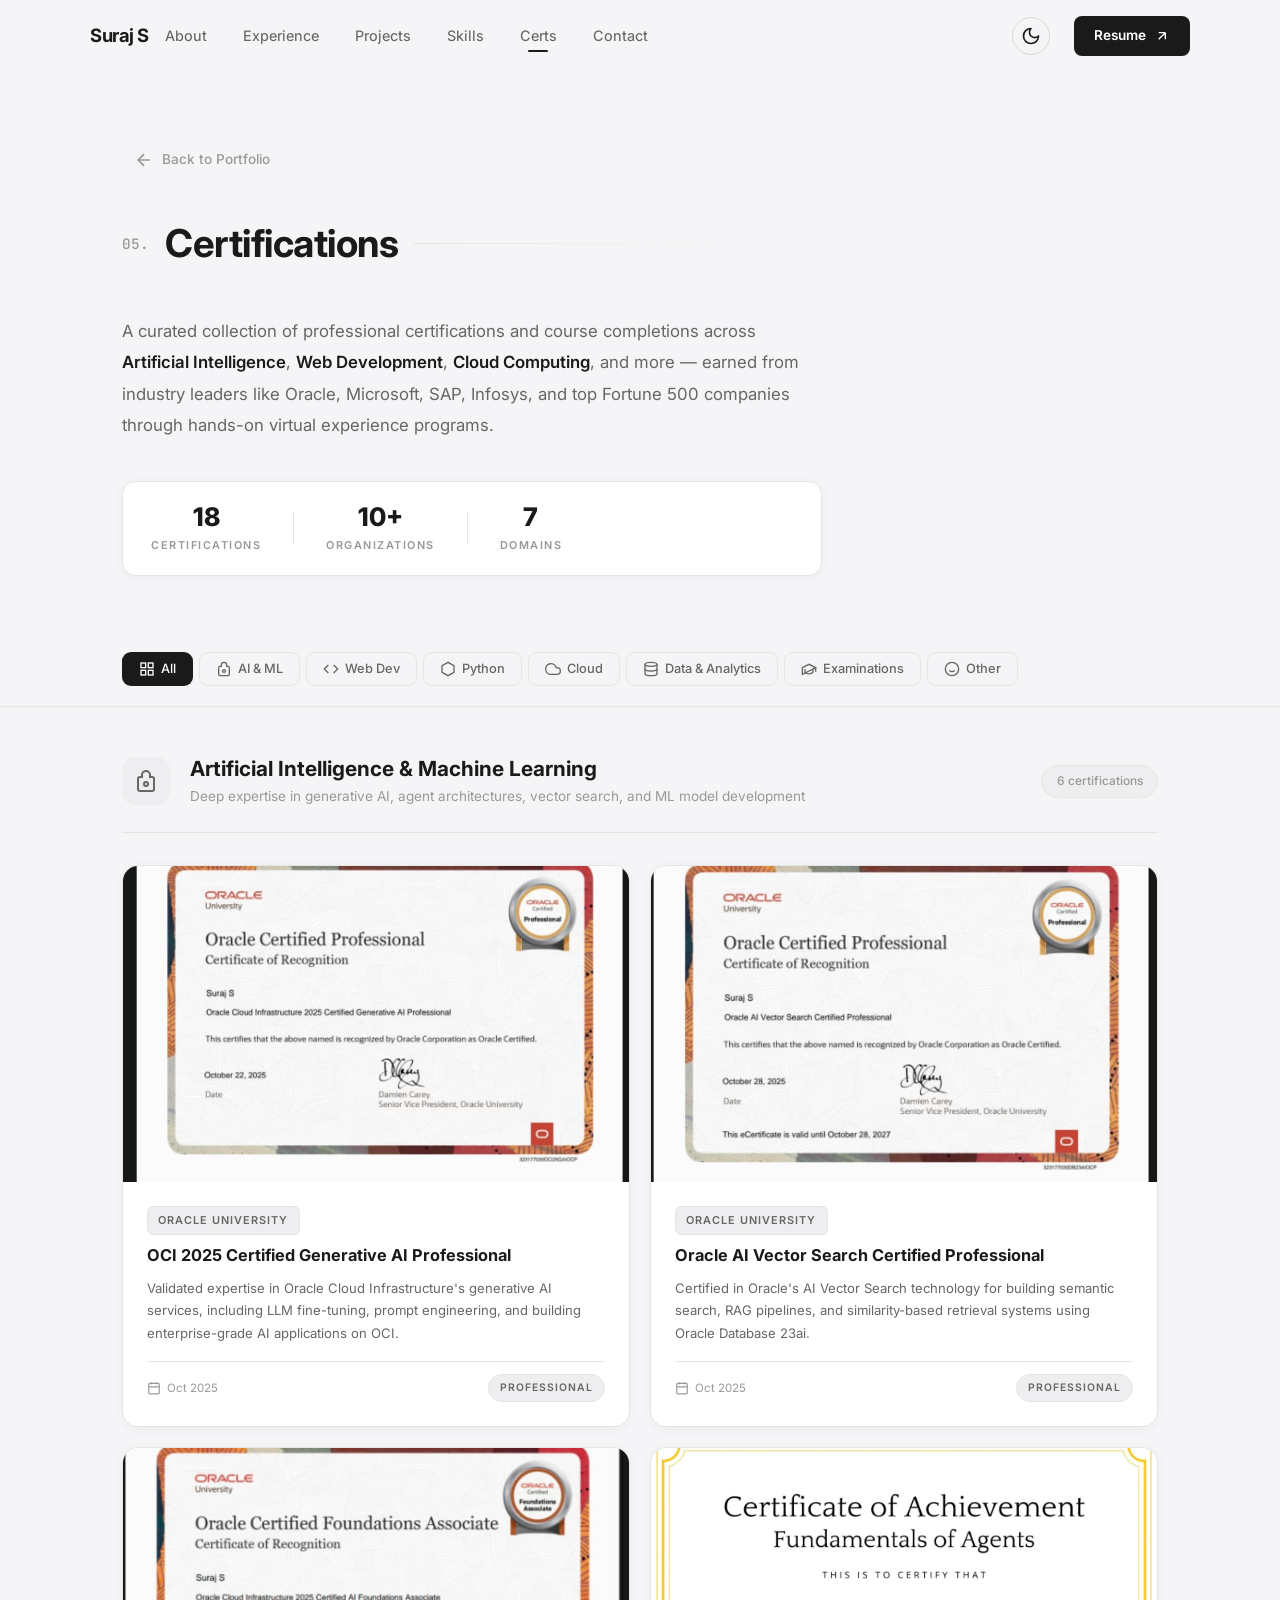
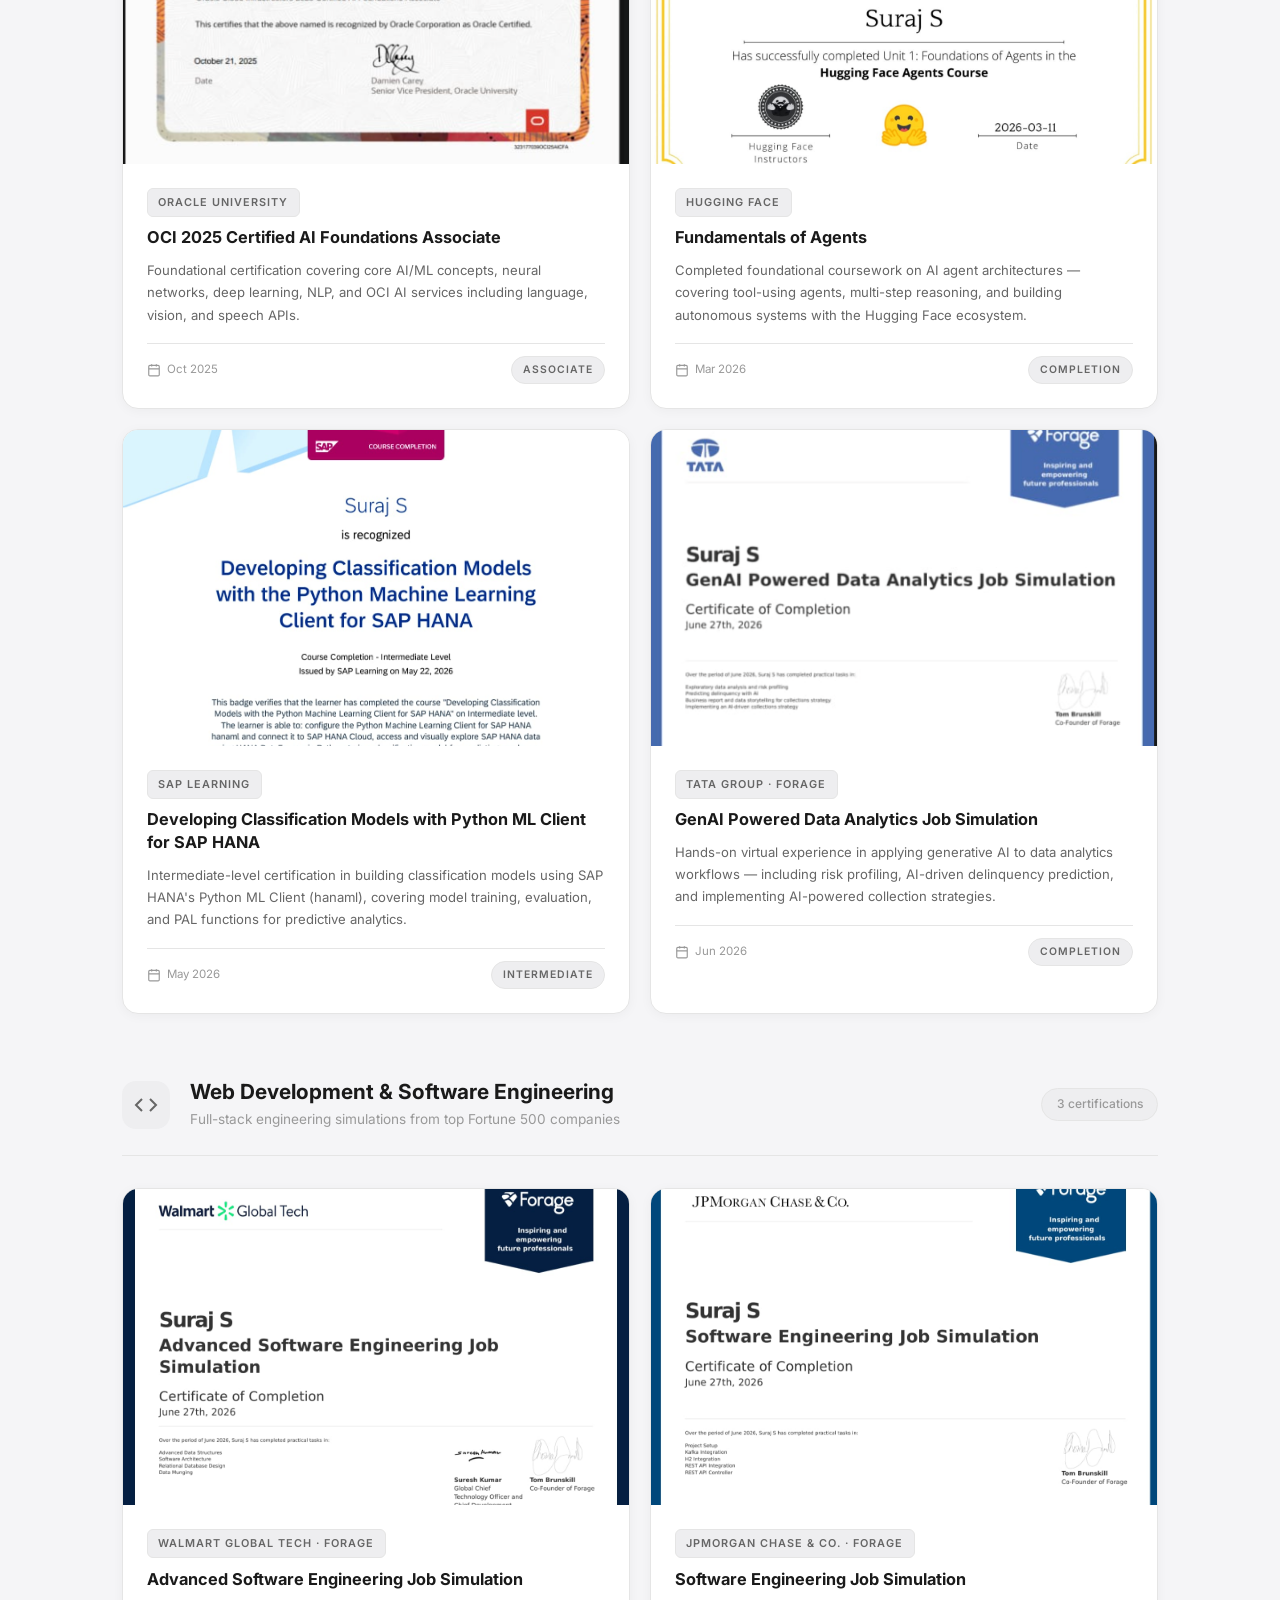
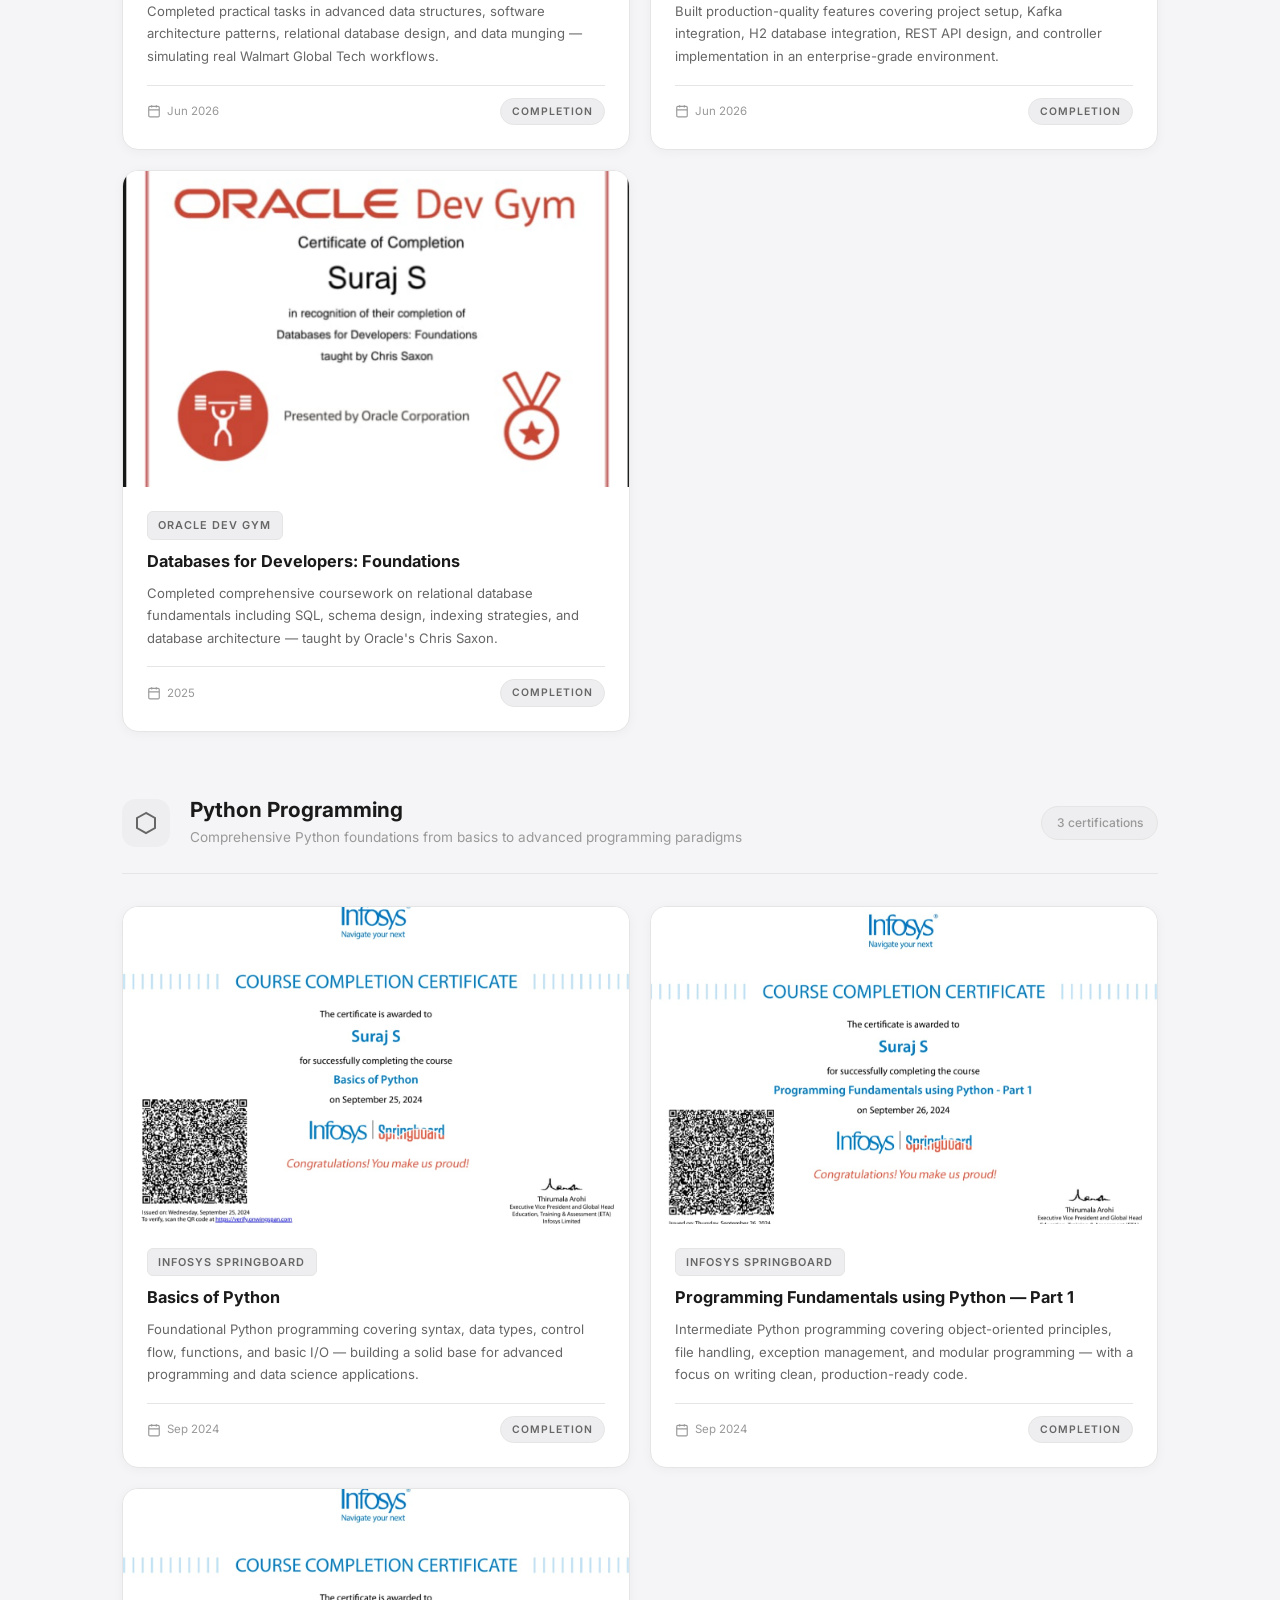
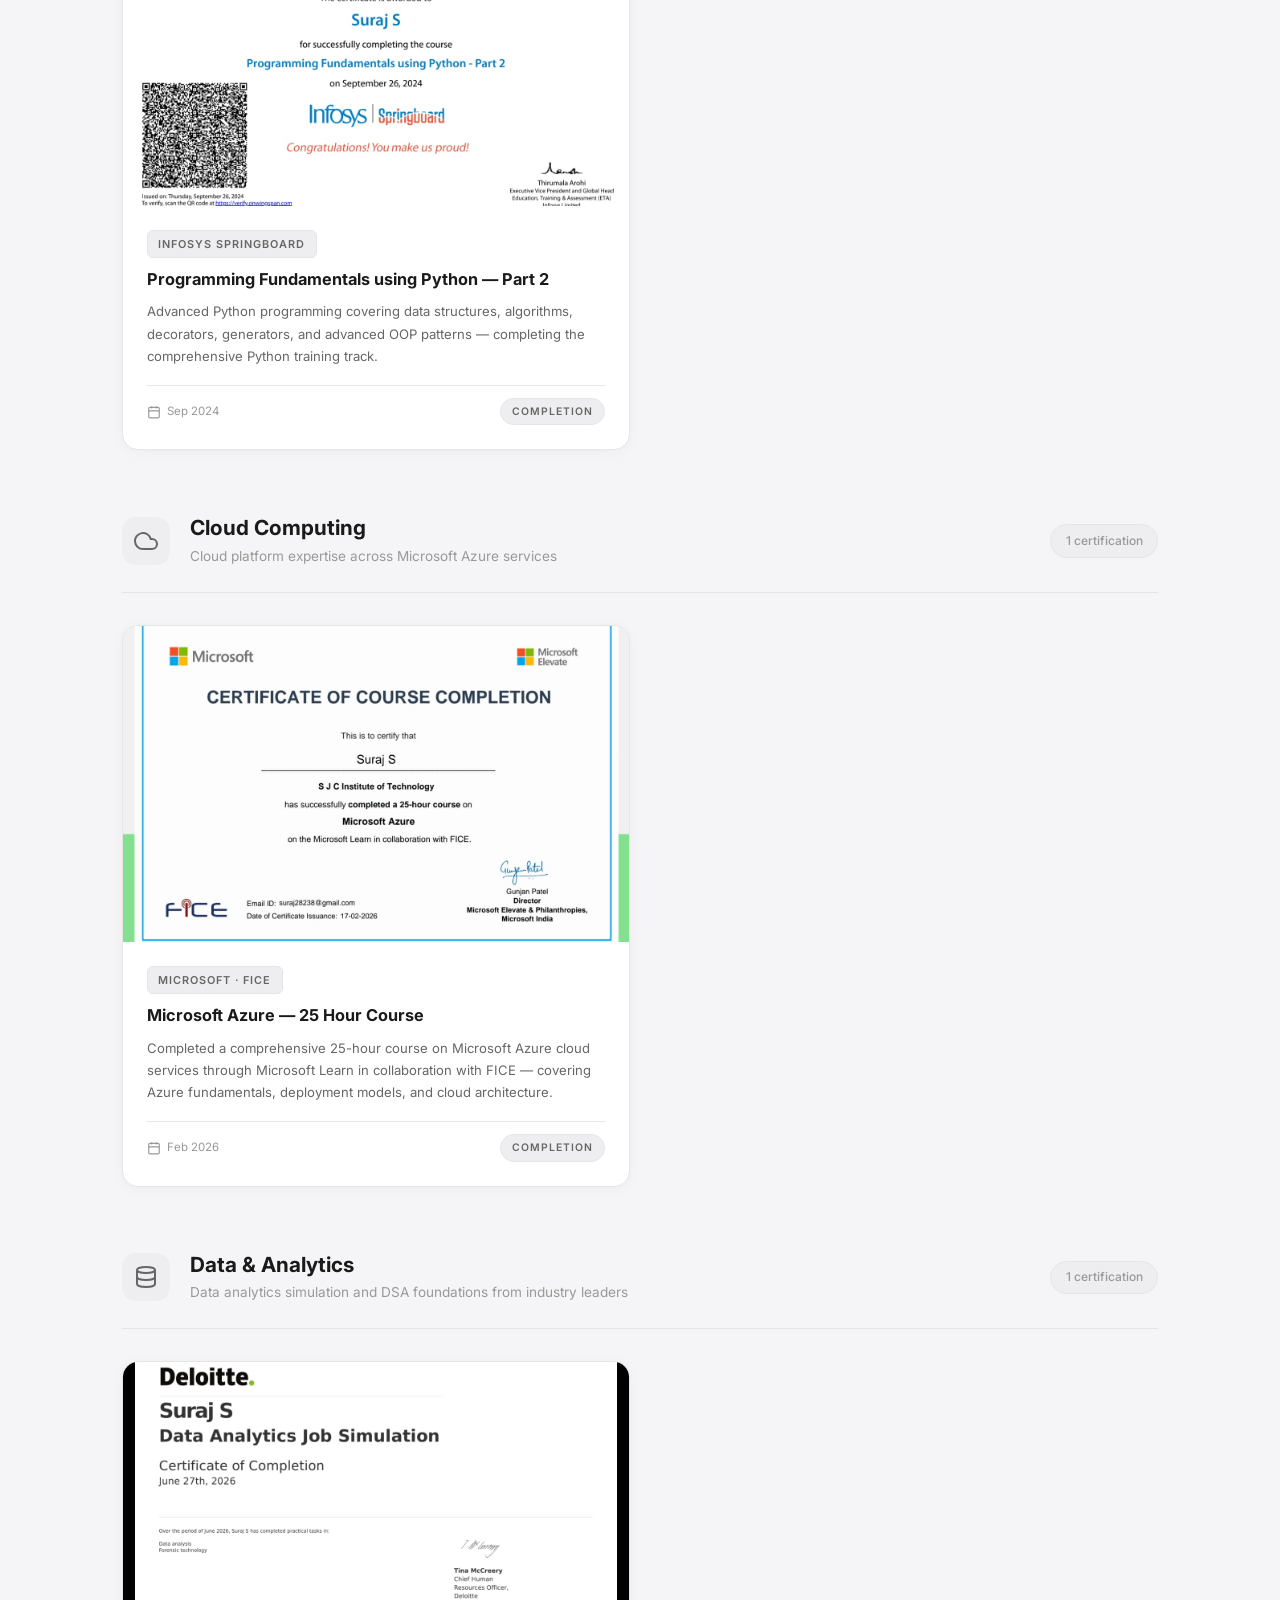
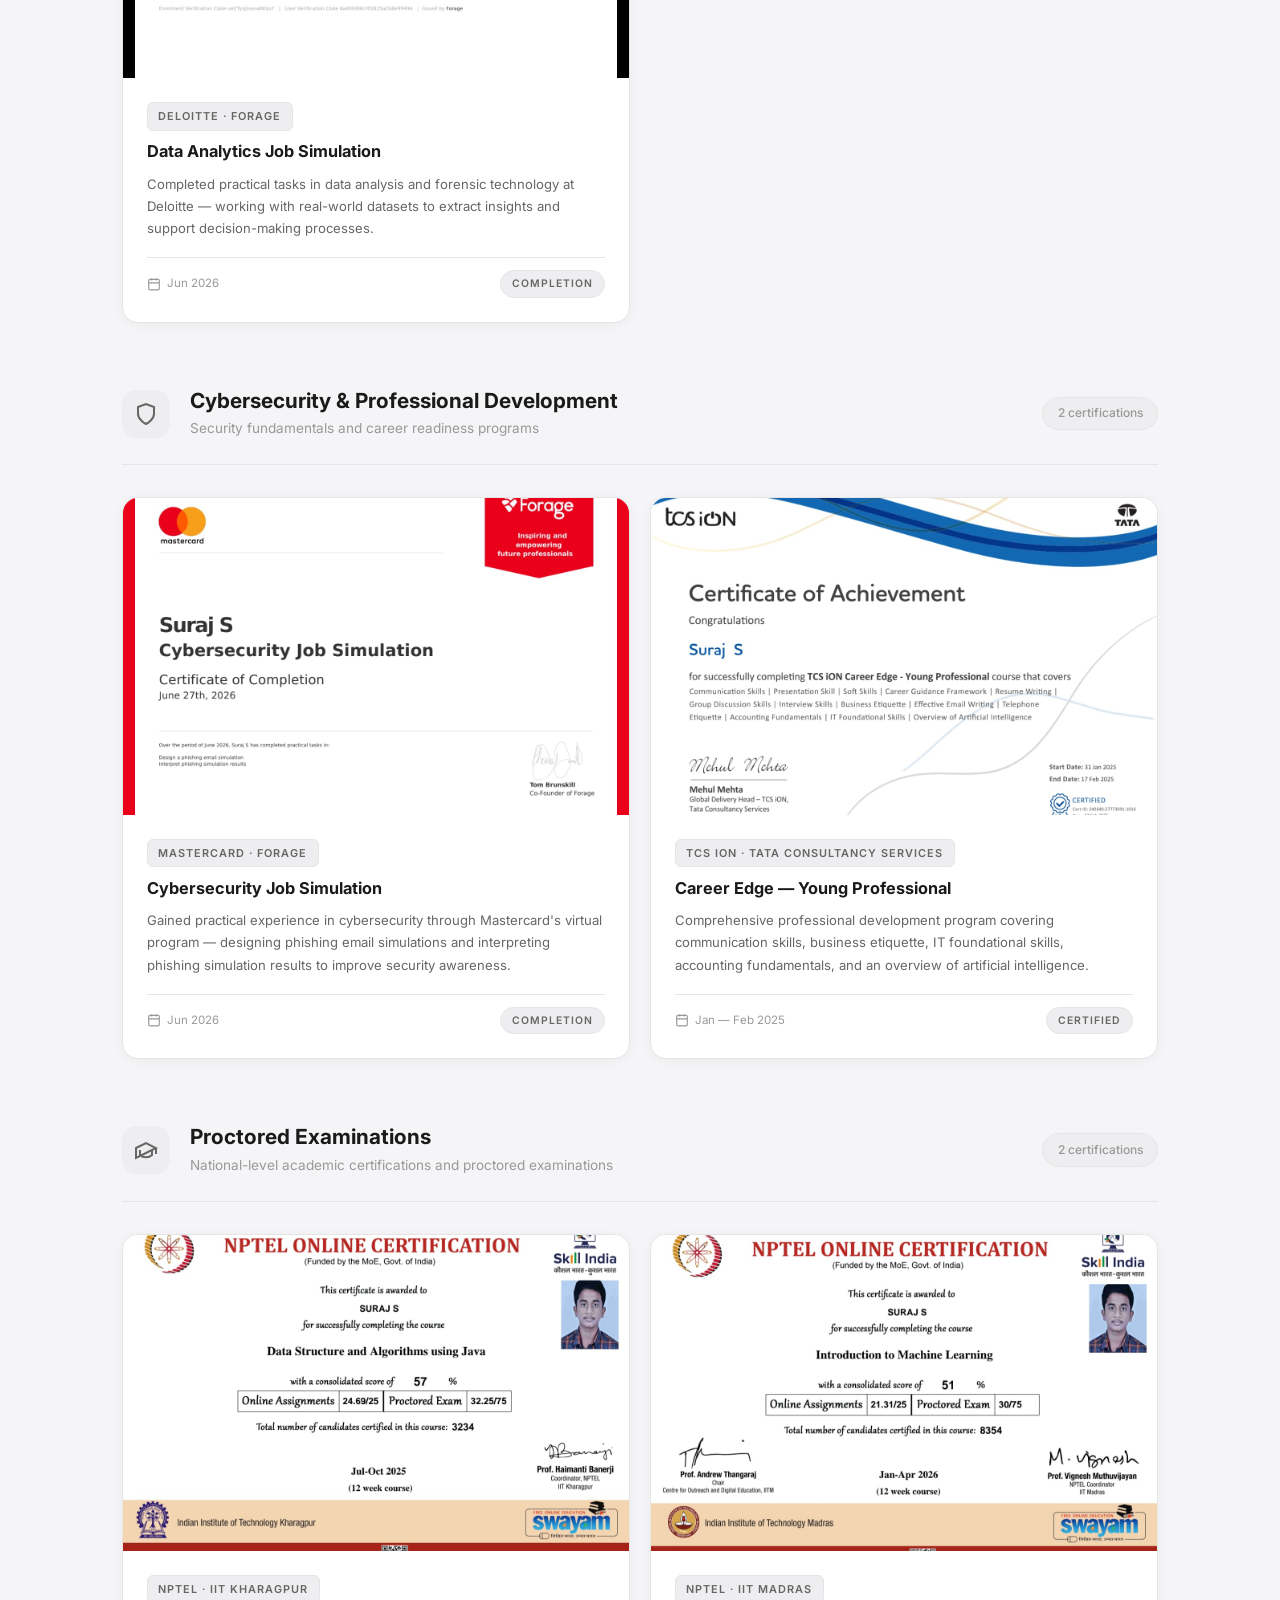
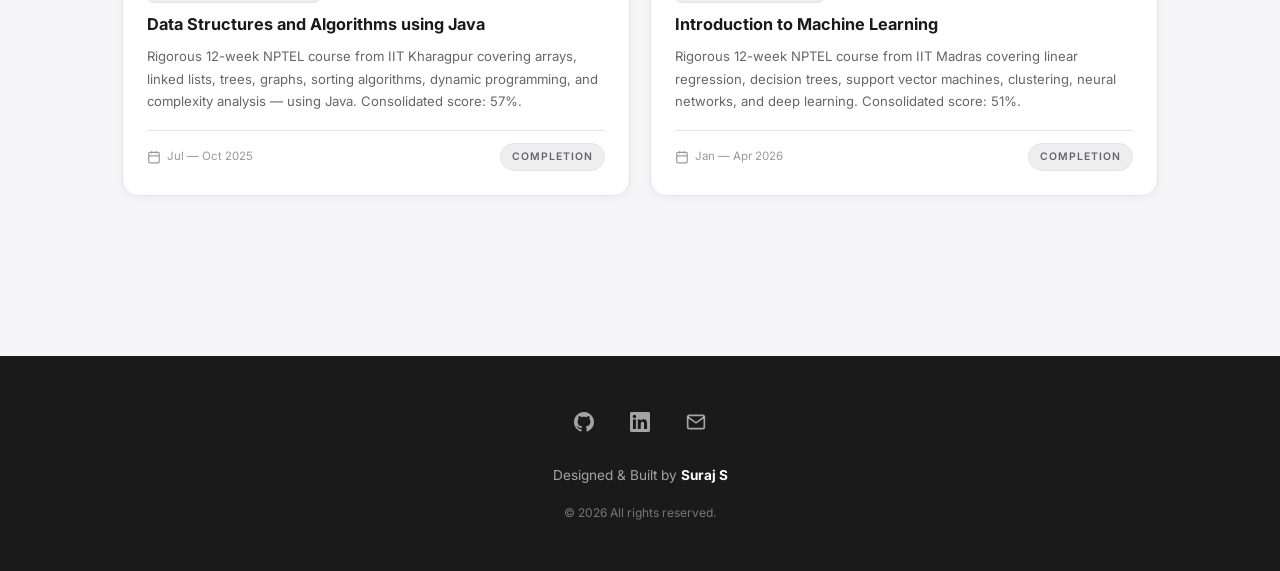
==== certifications.html @ 2ee36206 "Initial commit" ====
<!DOCTYPE html>
<html lang="en">
<head>
    <meta charset="UTF-8">
    <meta name="viewport" content="width=device-width, initial-scale=1.0">
    <title>Certifications — Suraj S | Full Stack & AI Engineer</title>
    <meta name="description" content="Professional certifications of Suraj S — spanning AI/ML, Web Development, Cloud Computing, Python, and more from Oracle, Microsoft, Infosys, SAP, and other industry leaders.">
    <meta name="keywords" content="Suraj S, Certifications, Oracle, Microsoft Azure, Python, AI, Machine Learning, Web Development">
    <meta name="author" content="Suraj S">
    <link rel="preconnect" href="https://fonts.googleapis.com">
    <link rel="preconnect" href="https://fonts.gstatic.com" crossorigin>
    <link href="https://fonts.googleapis.com/css2?family=Inter:wght@300;400;500;600;700;800;900&family=JetBrains+Mono:wght@400;500;600&display=swap" rel="stylesheet">
    <link rel="stylesheet" href="styles.css">
    <link rel="stylesheet" href="certifications.css">
    <script src="theme.js"></script>
</head>
<body>
    <!-- Navigation -->
    <nav class="navbar scrolled" id="navbar">
        <div class="nav-container">
            <a href="index.html#hero" class="nav-logo">Suraj S</a>
            <div class="nav-links" id="navLinks">
                <a href="index.html#about" class="nav-link" data-text="About">About</a>
                <a href="index.html#experience" class="nav-link" data-text="Experience">Experience</a>
                <a href="projects.html" class="nav-link" data-text="Projects">Projects</a>
                <a href="index.html#skills" class="nav-link" data-text="Skills">Skills</a>
                <a href="certifications.html" class="nav-link active" data-text="Certs">Certs</a>
                <a href="index.html#contact" class="nav-link" data-text="Contact">Contact</a>
            </div>
            <button class="theme-toggle" id="themeToggle" aria-label="Toggle theme">
                <svg class="sun-icon" width="20" height="20" viewBox="0 0 24 24" fill="none" stroke="currentColor" stroke-width="2" stroke-linecap="round" stroke-linejoin="round">
                    <circle cx="12" cy="12" r="4"></circle>
                    <path d="M12 2v2M12 20v2M4.93 4.93l1.41 1.41M17.66 17.66l1.41 1.41M2 12h2M20 12h2M6.34 17.66l-1.41 1.41M19.07 4.93l-1.41 1.41"></path>
                </svg>
                <svg class="moon-icon" width="20" height="20" viewBox="0 0 24 24" fill="none" stroke="currentColor" stroke-width="2" stroke-linecap="round" stroke-linejoin="round">
                    <path d="M12 3a6 6 0 0 0 9 9 9 9 0 1 1-9-9Z"></path>
                </svg>
            </button>
            <a href="uploads/SurajResumee.pdf" target="_blank" class="nav-resume-btn">
                <span>Resume</span>
                <svg width="16" height="16" viewBox="0 0 24 24" fill="none" stroke="currentColor" stroke-width="2"><path d="M7 17L17 7M17 7H7M17 7V17"/></svg>
            </a>
            <button class="mobile-toggle" id="mobileToggle" aria-label="Toggle menu">
                <span></span><span></span><span></span>
            </button>
        </div>
    </nav>

    <!-- Page Header -->
    <section class="certs-hero">
        <div class="section-container">
            <div class="certs-hero-content animate-on-scroll">
                <a href="index.html" class="back-link">
                    <svg width="20" height="20" viewBox="0 0 24 24" fill="none" stroke="currentColor" stroke-width="2"><path d="M19 12H5M12 19l-7-7 7-7"/></svg>
                    <span>Back to Portfolio</span>
                </a>
                <div class="section-header">
                    <span class="section-number">05.</span>
                    <h1 class="section-title">Certifications</h1>
                    <div class="section-line"></div>
                </div>
                <p class="certs-hero-description">
                    A curated collection of professional certifications and course completions across 
                    <span class="highlight">Artificial Intelligence</span>, 
                    <span class="highlight">Web Development</span>, 
                    <span class="highlight">Cloud Computing</span>, and more — earned from 
                    industry leaders like Oracle, Microsoft, SAP, Infosys, and top Fortune 500 companies through 
                    hands-on virtual experience programs.
                </p>
                <div class="cert-stats-row">
                    <div class="cert-stat">
                        <span class="cert-stat-number">18</span>
                        <span class="cert-stat-label">Certifications</span>
                    </div>
                    <div class="cert-stat-divider"></div>
                    <div class="cert-stat">
                        <span class="cert-stat-number">10+</span>
                        <span class="cert-stat-label">Organizations</span>
                    </div>
                    <div class="cert-stat-divider"></div>
                    <div class="cert-stat">
                        <span class="cert-stat-number">7</span>
                        <span class="cert-stat-label">Domains</span>
                    </div>
                </div>
            </div>
        </div>
    </section>

    <!-- Filter Navigation -->
    <section class="certs-filter-section">
        <div class="section-container">
            <div class="certs-filter-bar animate-on-scroll">
                <button class="filter-btn active" data-filter="all">
                    <svg width="16" height="16" viewBox="0 0 24 24" fill="none" stroke="currentColor" stroke-width="2"><rect x="3" y="3" width="7" height="7"/><rect x="14" y="3" width="7" height="7"/><rect x="14" y="14" width="7" height="7"/><rect x="3" y="14" width="7" height="7"/></svg>
                    All
                </button>
                <button class="filter-btn" data-filter="ai-ml">
                    <svg width="16" height="16" viewBox="0 0 24 24" fill="none" stroke="currentColor" stroke-width="2"><path d="M12 2a4 4 0 0 0-4 4v2H6a2 2 0 0 0-2 2v10a2 2 0 0 0 2 2h12a2 2 0 0 0 2-2V10a2 2 0 0 0-2-2h-2V6a4 4 0 0 0-4-4z"/><circle cx="12" cy="15" r="2"/></svg>
                    AI & ML
                </button>
                <button class="filter-btn" data-filter="web-dev">
                    <svg width="16" height="16" viewBox="0 0 24 24" fill="none" stroke="currentColor" stroke-width="2"><polyline points="16 18 22 12 16 6"/><polyline points="8 6 2 12 8 18"/></svg>
                    Web Dev
                </button>
                <button class="filter-btn" data-filter="python">
                    <svg width="16" height="16" viewBox="0 0 24 24" fill="none" stroke="currentColor" stroke-width="2"><path d="M12 2L3 7v10l9 5 9-5V7l-9-5z"/></svg>
                    Python
                </button>
                <button class="filter-btn" data-filter="cloud">
                    <svg width="16" height="16" viewBox="0 0 24 24" fill="none" stroke="currentColor" stroke-width="2"><path d="M18 10h-1.26A8 8 0 1 0 9 20h9a5 5 0 0 0 0-10z"/></svg>
                    Cloud
                </button>
                <button class="filter-btn" data-filter="data">
                    <svg width="16" height="16" viewBox="0 0 24 24" fill="none" stroke="currentColor" stroke-width="2"><ellipse cx="12" cy="5" rx="9" ry="3"/><path d="M21 12c0 1.66-4 3-9 3s-9-1.34-9-3"/><path d="M3 5v14c0 1.66 4 3 9 3s9-1.34 9-3V5"/></svg>
                    Data & Analytics
                </button>
                <button class="filter-btn" data-filter="exams">
                    <svg width="16" height="16" viewBox="0 0 24 24" fill="none" stroke="currentColor" stroke-width="2"><path d="M22 10v6M2 10l10-5 10 5-10 5-10 5z"/><path d="M6 12v5c3 3 9 3 12 0v-5"/></svg>
                    Examinations
                </button>
                <button class="filter-btn" data-filter="other">
                    <svg width="16" height="16" viewBox="0 0 24 24" fill="none" stroke="currentColor" stroke-width="2"><circle cx="12" cy="12" r="10"/><path d="M8 14s1.5 2 4 2 4-2 4-2"/><line x1="9" y1="9" x2="9.01" y2="9"/><line x1="15" y1="9" x2="15.01" y2="9"/></svg>
                    Other
                </button>
            </div>
        </div>
    </section>

    <!-- Certifications Content -->
    <section class="certs-content-section">
        <div class="section-container">

            <!-- AI & Machine Learning -->
            <div class="cert-domain-group" data-domain="ai-ml">
                <div class="domain-header animate-on-scroll">
                    <div class="domain-icon ai-ml">
                        <svg width="24" height="24" viewBox="0 0 24 24" fill="none" stroke="currentColor" stroke-width="2"><path d="M12 2a4 4 0 0 0-4 4v2H6a2 2 0 0 0-2 2v10a2 2 0 0 0 2 2h12a2 2 0 0 0 2-2V10a2 2 0 0 0-2-2h-2V6a4 4 0 0 0-4-4z"/><circle cx="12" cy="15" r="2"/></svg>
                    </div>
                    <div>
                        <h2 class="domain-title">Artificial Intelligence & Machine Learning</h2>
                        <p class="domain-subtitle">Deep expertise in generative AI, agent architectures, vector search, and ML model development</p>
                    </div>
                    <span class="domain-count">6 certifications</span>
                </div>
                <div class="cert-cards-grid">
                    <div class="cert-detail-card animate-on-scroll" data-category="ai-ml">
                        <div class="cert-image-wrapper">
                            <img src="uploads/cert-oracle-genai-professional.png" alt="OCI 2025 Certified Generative AI Professional" loading="lazy">
                            <div class="cert-image-overlay">
                                <span class="view-cert">View Certificate</span>
                            </div>
                        </div>
                        <div class="cert-detail-info">
                            <div class="cert-company-badge oracle">
                                <span class="company-name">Oracle University</span>
                            </div>
                            <h3 class="cert-detail-title">OCI 2025 Certified Generative AI Professional</h3>
                            <p class="cert-detail-desc">Validated expertise in Oracle Cloud Infrastructure's generative AI services, including LLM fine-tuning, prompt engineering, and building enterprise-grade AI applications on OCI.</p>
                            <div class="cert-detail-meta">
                                <span class="cert-detail-date">
                                    <svg width="14" height="14" viewBox="0 0 24 24" fill="none" stroke="currentColor" stroke-width="2"><rect x="3" y="4" width="18" height="18" rx="2"/><line x1="16" y1="2" x2="16" y2="6"/><line x1="8" y1="2" x2="8" y2="6"/><line x1="3" y1="10" x2="21" y2="10"/></svg>
                                    Oct 2025
                                </span>
                                <span class="cert-level professional">Professional</span>
                            </div>
                        </div>
                    </div>

                    <div class="cert-detail-card animate-on-scroll" data-category="ai-ml">
                        <div class="cert-image-wrapper">
                            <img src="uploads/cert-oracle-ai-vector-search.png" alt="Oracle AI Vector Search Certified Professional" loading="lazy">
                            <div class="cert-image-overlay">
                                <span class="view-cert">View Certificate</span>
                            </div>
                        </div>
                        <div class="cert-detail-info">
                            <div class="cert-company-badge oracle">
                                <span class="company-name">Oracle University</span>
                            </div>
                            <h3 class="cert-detail-title">Oracle AI Vector Search Certified Professional</h3>
                            <p class="cert-detail-desc">Certified in Oracle's AI Vector Search technology for building semantic search, RAG pipelines, and similarity-based retrieval systems using Oracle Database 23ai.</p>
                            <div class="cert-detail-meta">
                                <span class="cert-detail-date">
                                    <svg width="14" height="14" viewBox="0 0 24 24" fill="none" stroke="currentColor" stroke-width="2"><rect x="3" y="4" width="18" height="18" rx="2"/><line x1="16" y1="2" x2="16" y2="6"/><line x1="8" y1="2" x2="8" y2="6"/><line x1="3" y1="10" x2="21" y2="10"/></svg>
                                    Oct 2025
                                </span>
                                <span class="cert-level professional">Professional</span>
                            </div>
                        </div>
                    </div>

                    <div class="cert-detail-card animate-on-scroll" data-category="ai-ml">
                        <div class="cert-image-wrapper">
                            <img src="uploads/cert-oracle-ai-foundations.png" alt="OCI 2025 Certified AI Foundations Associate" loading="lazy">
                            <div class="cert-image-overlay">
                                <span class="view-cert">View Certificate</span>
                            </div>
                        </div>
                        <div class="cert-detail-info">
                            <div class="cert-company-badge oracle">
                                <span class="company-name">Oracle University</span>
                            </div>
                            <h3 class="cert-detail-title">OCI 2025 Certified AI Foundations Associate</h3>
                            <p class="cert-detail-desc">Foundational certification covering core AI/ML concepts, neural networks, deep learning, NLP, and OCI AI services including language, vision, and speech APIs.</p>
                            <div class="cert-detail-meta">
                                <span class="cert-detail-date">
                                    <svg width="14" height="14" viewBox="0 0 24 24" fill="none" stroke="currentColor" stroke-width="2"><rect x="3" y="4" width="18" height="18" rx="2"/><line x1="16" y1="2" x2="16" y2="6"/><line x1="8" y1="2" x2="8" y2="6"/><line x1="3" y1="10" x2="21" y2="10"/></svg>
                                    Oct 2025
                                </span>
                                <span class="cert-level associate">Associate</span>
                            </div>
                        </div>
                    </div>

                    <div class="cert-detail-card animate-on-scroll" data-category="ai-ml">
                        <div class="cert-image-wrapper">
                            <img src="uploads/cert-huggingface-agents.jpeg" alt="Fundamentals of Agents — Hugging Face" loading="lazy">
                            <div class="cert-image-overlay">
                                <span class="view-cert">View Certificate</span>
                            </div>
                        </div>
                        <div class="cert-detail-info">
                            <div class="cert-company-badge huggingface">
                                <span class="company-name">Hugging Face</span>
                            </div>
                            <h3 class="cert-detail-title">Fundamentals of Agents</h3>
                            <p class="cert-detail-desc">Completed foundational coursework on AI agent architectures — covering tool-using agents, multi-step reasoning, and building autonomous systems with the Hugging Face ecosystem.</p>
                            <div class="cert-detail-meta">
                                <span class="cert-detail-date">
                                    <svg width="14" height="14" viewBox="0 0 24 24" fill="none" stroke="currentColor" stroke-width="2"><rect x="3" y="4" width="18" height="18" rx="2"/><line x1="16" y1="2" x2="16" y2="6"/><line x1="8" y1="2" x2="8" y2="6"/><line x1="3" y1="10" x2="21" y2="10"/></svg>
                                    Mar 2026
                                </span>
                                <span class="cert-level completion">Completion</span>
                            </div>
                        </div>
                    </div>

                    <div class="cert-detail-card animate-on-scroll" data-category="ai-ml">
                        <div class="cert-image-wrapper">
                            <img src="uploads/cert-sap-ml-classification.jpeg" alt="Developing Classification Models with Python ML Client for SAP HANA" loading="lazy">
                            <div class="cert-image-overlay">
                                <span class="view-cert">View Certificate</span>
                            </div>
                        </div>
                        <div class="cert-detail-info">
                            <div class="cert-company-badge sap">
                                <span class="company-name">SAP Learning</span>
                            </div>
                            <h3 class="cert-detail-title">Developing Classification Models with Python ML Client for SAP HANA</h3>
                            <p class="cert-detail-desc">Intermediate-level certification in building classification models using SAP HANA's Python ML Client (hanaml), covering model training, evaluation, and PAL functions for predictive analytics.</p>
                            <div class="cert-detail-meta">
                                <span class="cert-detail-date">
                                    <svg width="14" height="14" viewBox="0 0 24 24" fill="none" stroke="currentColor" stroke-width="2"><rect x="3" y="4" width="18" height="18" rx="2"/><line x1="16" y1="2" x2="16" y2="6"/><line x1="8" y1="2" x2="8" y2="6"/><line x1="3" y1="10" x2="21" y2="10"/></svg>
                                    May 2026
                                </span>
                                <span class="cert-level intermediate">Intermediate</span>
                            </div>
                        </div>
                    </div>

                    <div class="cert-detail-card animate-on-scroll" data-category="ai-ml">
                        <div class="cert-image-wrapper">
                            <img src="uploads/cert-tata-genai-analytics.png" alt="GenAI Powered Data Analytics — Tata Group" loading="lazy">
                            <div class="cert-image-overlay">
                                <span class="view-cert">View Certificate</span>
                            </div>
                        </div>
                        <div class="cert-detail-info">
                            <div class="cert-company-badge tata">
                                <span class="company-name">Tata Group · Forage</span>
                            </div>
                            <h3 class="cert-detail-title">GenAI Powered Data Analytics Job Simulation</h3>
                            <p class="cert-detail-desc">Hands-on virtual experience in applying generative AI to data analytics workflows — including risk profiling, AI-driven delinquency prediction, and implementing AI-powered collection strategies.</p>
                            <div class="cert-detail-meta">
                                <span class="cert-detail-date">
                                    <svg width="14" height="14" viewBox="0 0 24 24" fill="none" stroke="currentColor" stroke-width="2"><rect x="3" y="4" width="18" height="18" rx="2"/><line x1="16" y1="2" x2="16" y2="6"/><line x1="8" y1="2" x2="8" y2="6"/><line x1="3" y1="10" x2="21" y2="10"/></svg>
                                    Jun 2026
                                </span>
                                <span class="cert-level completion">Completion</span>
                            </div>
                        </div>
                    </div>
                </div>
            </div>

            <!-- Web Development & Software Engineering -->
            <div class="cert-domain-group" data-domain="web-dev">
                <div class="domain-header animate-on-scroll">
                    <div class="domain-icon web-dev">
                        <svg width="24" height="24" viewBox="0 0 24 24" fill="none" stroke="currentColor" stroke-width="2"><polyline points="16 18 22 12 16 6"/><polyline points="8 6 2 12 8 18"/></svg>
                    </div>
                    <div>
                        <h2 class="domain-title">Web Development & Software Engineering</h2>
                        <p class="domain-subtitle">Full-stack engineering simulations from top Fortune 500 companies</p>
                    </div>
                    <span class="domain-count">3 certifications</span>
                </div>
                <div class="cert-cards-grid">
                    <div class="cert-detail-card animate-on-scroll" data-category="web-dev">
                        <div class="cert-image-wrapper">
                            <img src="uploads/cert-walmart-adv-software-eng.jpeg" alt="Walmart Global Tech — Advanced Software Engineering" loading="lazy">
                            <div class="cert-image-overlay">
                                <span class="view-cert">View Certificate</span>
                            </div>
                        </div>
                        <div class="cert-detail-info">
                            <div class="cert-company-badge walmart">
                                <span class="company-name">Walmart Global Tech · Forage</span>
                            </div>
                            <h3 class="cert-detail-title">Advanced Software Engineering Job Simulation</h3>
                            <p class="cert-detail-desc">Completed practical tasks in advanced data structures, software architecture patterns, relational database design, and data munging — simulating real Walmart Global Tech workflows.</p>
                            <div class="cert-detail-meta">
                                <span class="cert-detail-date">
                                    <svg width="14" height="14" viewBox="0 0 24 24" fill="none" stroke="currentColor" stroke-width="2"><rect x="3" y="4" width="18" height="18" rx="2"/><line x1="16" y1="2" x2="16" y2="6"/><line x1="8" y1="2" x2="8" y2="6"/><line x1="3" y1="10" x2="21" y2="10"/></svg>
                                    Jun 2026
                                </span>
                                <span class="cert-level completion">Completion</span>
                            </div>
                        </div>
                    </div>

                    <div class="cert-detail-card animate-on-scroll" data-category="web-dev">
                        <div class="cert-image-wrapper">
                            <img src="uploads/cert-jpmorgan-software-eng.jpeg" alt="JPMorgan Chase — Software Engineering" loading="lazy">
                            <div class="cert-image-overlay">
                                <span class="view-cert">View Certificate</span>
                            </div>
                        </div>
                        <div class="cert-detail-info">
                            <div class="cert-company-badge jpmorgan">
                                <span class="company-name">JPMorgan Chase & Co. · Forage</span>
                            </div>
                            <h3 class="cert-detail-title">Software Engineering Job Simulation</h3>
                            <p class="cert-detail-desc">Built production-quality features covering project setup, Kafka integration, H2 database integration, REST API design, and controller implementation in an enterprise-grade environment.</p>
                            <div class="cert-detail-meta">
                                <span class="cert-detail-date">
                                    <svg width="14" height="14" viewBox="0 0 24 24" fill="none" stroke="currentColor" stroke-width="2"><rect x="3" y="4" width="18" height="18" rx="2"/><line x1="16" y1="2" x2="16" y2="6"/><line x1="8" y1="2" x2="8" y2="6"/><line x1="3" y1="10" x2="21" y2="10"/></svg>
                                    Jun 2026
                                </span>
                                <span class="cert-level completion">Completion</span>
                            </div>
                        </div>
                    </div>

                    <div class="cert-detail-card animate-on-scroll" data-category="web-dev">
                        <div class="cert-image-wrapper">
                            <img src="uploads/cert-oracle-databases-devgym.png" alt="Oracle Dev Gym — Databases for Developers" loading="lazy">
                            <div class="cert-image-overlay">
                                <span class="view-cert">View Certificate</span>
                            </div>
                        </div>
                        <div class="cert-detail-info">
                            <div class="cert-company-badge oracle">
                                <span class="company-name">Oracle Dev Gym</span>
                            </div>
                            <h3 class="cert-detail-title">Databases for Developers: Foundations</h3>
                            <p class="cert-detail-desc">Completed comprehensive coursework on relational database fundamentals including SQL, schema design, indexing strategies, and database architecture — taught by Oracle's Chris Saxon.</p>
                            <div class="cert-detail-meta">
                                <span class="cert-detail-date">
                                    <svg width="14" height="14" viewBox="0 0 24 24" fill="none" stroke="currentColor" stroke-width="2"><rect x="3" y="4" width="18" height="18" rx="2"/><line x1="16" y1="2" x2="16" y2="6"/><line x1="8" y1="2" x2="8" y2="6"/><line x1="3" y1="10" x2="21" y2="10"/></svg>
                                    2025
                                </span>
                                <span class="cert-level completion">Completion</span>
                            </div>
                        </div>
                    </div>
                </div>
            </div>

            <!-- Python -->
            <div class="cert-domain-group" data-domain="python">
                <div class="domain-header animate-on-scroll">
                    <div class="domain-icon python">
                        <svg width="24" height="24" viewBox="0 0 24 24" fill="none" stroke="currentColor" stroke-width="2"><path d="M12 2L3 7v10l9 5 9-5V7l-9-5z"/></svg>
                    </div>
                    <div>
                        <h2 class="domain-title">Python Programming</h2>
                        <p class="domain-subtitle">Comprehensive Python foundations from basics to advanced programming paradigms</p>
                    </div>
                    <span class="domain-count">3 certifications</span>
                </div>
                <div class="cert-cards-grid">
                    <div class="cert-detail-card animate-on-scroll" data-category="python">
                        <div class="cert-image-wrapper">
                            <img src="uploads/cert-infosys-python-basics.jpeg" alt="Infosys Springboard — Basics of Python" loading="lazy">
                            <div class="cert-image-overlay">
                                <span class="view-cert">View Certificate</span>
                            </div>
                        </div>
                        <div class="cert-detail-info">
                            <div class="cert-company-badge infosys">
                                <span class="company-name">Infosys Springboard</span>
                            </div>
                            <h3 class="cert-detail-title">Basics of Python</h3>
                            <p class="cert-detail-desc">Foundational Python programming covering syntax, data types, control flow, functions, and basic I/O — building a solid base for advanced programming and data science applications.</p>
                            <div class="cert-detail-meta">
                                <span class="cert-detail-date">
                                    <svg width="14" height="14" viewBox="0 0 24 24" fill="none" stroke="currentColor" stroke-width="2"><rect x="3" y="4" width="18" height="18" rx="2"/><line x1="16" y1="2" x2="16" y2="6"/><line x1="8" y1="2" x2="8" y2="6"/><line x1="3" y1="10" x2="21" y2="10"/></svg>
                                    Sep 2024
                                </span>
                                <span class="cert-level completion">Completion</span>
                            </div>
                        </div>
                    </div>

                    <div class="cert-detail-card animate-on-scroll" data-category="python">
                        <div class="cert-image-wrapper">
                            <img src="uploads/cert-infosys-python-part1.jpeg" alt="Infosys Springboard — Programming Fundamentals using Python Part 1" loading="lazy">
                            <div class="cert-image-overlay">
                                <span class="view-cert">View Certificate</span>
                            </div>
                        </div>
                        <div class="cert-detail-info">
                            <div class="cert-company-badge infosys">
                                <span class="company-name">Infosys Springboard</span>
                            </div>
                            <h3 class="cert-detail-title">Programming Fundamentals using Python — Part 1</h3>
                            <p class="cert-detail-desc">Intermediate Python programming covering object-oriented principles, file handling, exception management, and modular programming — with a focus on writing clean, production-ready code.</p>
                            <div class="cert-detail-meta">
                                <span class="cert-detail-date">
                                    <svg width="14" height="14" viewBox="0 0 24 24" fill="none" stroke="currentColor" stroke-width="2"><rect x="3" y="4" width="18" height="18" rx="2"/><line x1="16" y1="2" x2="16" y2="6"/><line x1="8" y1="2" x2="8" y2="6"/><line x1="3" y1="10" x2="21" y2="10"/></svg>
                                    Sep 2024
                                </span>
                                <span class="cert-level completion">Completion</span>
                            </div>
                        </div>
                    </div>

                    <div class="cert-detail-card animate-on-scroll" data-category="python">
                        <div class="cert-image-wrapper">
                            <img src="uploads/cert-infosys-python-part2.jpeg" alt="Infosys Springboard — Programming Fundamentals using Python Part 2" loading="lazy">
                            <div class="cert-image-overlay">
                                <span class="view-cert">View Certificate</span>
                            </div>
                        </div>
                        <div class="cert-detail-info">
                            <div class="cert-company-badge infosys">
                                <span class="company-name">Infosys Springboard</span>
                            </div>
                            <h3 class="cert-detail-title">Programming Fundamentals using Python — Part 2</h3>
                            <p class="cert-detail-desc">Advanced Python programming covering data structures, algorithms, decorators, generators, and advanced OOP patterns — completing the comprehensive Python training track.</p>
                            <div class="cert-detail-meta">
                                <span class="cert-detail-date">
                                    <svg width="14" height="14" viewBox="0 0 24 24" fill="none" stroke="currentColor" stroke-width="2"><rect x="3" y="4" width="18" height="18" rx="2"/><line x1="16" y1="2" x2="16" y2="6"/><line x1="8" y1="2" x2="8" y2="6"/><line x1="3" y1="10" x2="21" y2="10"/></svg>
                                    Sep 2024
                                </span>
                                <span class="cert-level completion">Completion</span>
                            </div>
                        </div>
                    </div>
                </div>
            </div>

            <!-- Cloud Computing -->
            <div class="cert-domain-group" data-domain="cloud">
                <div class="domain-header animate-on-scroll">
                    <div class="domain-icon cloud">
                        <svg width="24" height="24" viewBox="0 0 24 24" fill="none" stroke="currentColor" stroke-width="2"><path d="M18 10h-1.26A8 8 0 1 0 9 20h9a5 5 0 0 0 0-10z"/></svg>
                    </div>
                    <div>
                        <h2 class="domain-title">Cloud Computing</h2>
                        <p class="domain-subtitle">Cloud platform expertise across Microsoft Azure services</p>
                    </div>
                    <span class="domain-count">1 certification</span>
                </div>
                <div class="cert-cards-grid">
                    <div class="cert-detail-card animate-on-scroll" data-category="cloud">
                        <div class="cert-image-wrapper">
                            <img src="uploads/cert-microsoft-azure.jpeg" alt="Microsoft Azure — Course Completion" loading="lazy">
                            <div class="cert-image-overlay">
                                <span class="view-cert">View Certificate</span>
                            </div>
                        </div>
                        <div class="cert-detail-info">
                            <div class="cert-company-badge microsoft">
                                <span class="company-name">Microsoft · FICE</span>
                            </div>
                            <h3 class="cert-detail-title">Microsoft Azure — 25 Hour Course</h3>
                            <p class="cert-detail-desc">Completed a comprehensive 25-hour course on Microsoft Azure cloud services through Microsoft Learn in collaboration with FICE — covering Azure fundamentals, deployment models, and cloud architecture.</p>
                            <div class="cert-detail-meta">
                                <span class="cert-detail-date">
                                    <svg width="14" height="14" viewBox="0 0 24 24" fill="none" stroke="currentColor" stroke-width="2"><rect x="3" y="4" width="18" height="18" rx="2"/><line x1="16" y1="2" x2="16" y2="6"/><line x1="8" y1="2" x2="8" y2="6"/><line x1="3" y1="10" x2="21" y2="10"/></svg>
                                    Feb 2026
                                </span>
                                <span class="cert-level completion">Completion</span>
                            </div>
                        </div>
                    </div>
                </div>
            </div>

            <!-- Data & Analytics -->
            <div class="cert-domain-group" data-domain="data">
                <div class="domain-header animate-on-scroll">
                    <div class="domain-icon data">
                        <svg width="24" height="24" viewBox="0 0 24 24" fill="none" stroke="currentColor" stroke-width="2"><ellipse cx="12" cy="5" rx="9" ry="3"/><path d="M21 12c0 1.66-4 3-9 3s-9-1.34-9-3"/><path d="M3 5v14c0 1.66 4 3 9 3s9-1.34 9-3V5"/></svg>
                    </div>
                    <div>
                        <h2 class="domain-title">Data & Analytics</h2>
                        <p class="domain-subtitle">Data analytics simulation and DSA foundations from industry leaders</p>
                    </div>
                    <span class="domain-count">1 certification</span>
                </div>
                <div class="cert-cards-grid">
                    <div class="cert-detail-card animate-on-scroll" data-category="data">
                        <div class="cert-image-wrapper">
                            <img src="uploads/cert-deloitte-data-analytics.jpeg" alt="Deloitte — Data Analytics Job Simulation" loading="lazy">
                            <div class="cert-image-overlay">
                                <span class="view-cert">View Certificate</span>
                            </div>
                        </div>
                        <div class="cert-detail-info">
                            <div class="cert-company-badge deloitte">
                                <span class="company-name">Deloitte · Forage</span>
                            </div>
                            <h3 class="cert-detail-title">Data Analytics Job Simulation</h3>
                            <p class="cert-detail-desc">Completed practical tasks in data analysis and forensic technology at Deloitte — working with real-world datasets to extract insights and support decision-making processes.</p>
                            <div class="cert-detail-meta">
                                <span class="cert-detail-date">
                                    <svg width="14" height="14" viewBox="0 0 24 24" fill="none" stroke="currentColor" stroke-width="2"><rect x="3" y="4" width="18" height="18" rx="2"/><line x1="16" y1="2" x2="16" y2="6"/><line x1="8" y1="2" x2="8" y2="6"/><line x1="3" y1="10" x2="21" y2="10"/></svg>
                                    Jun 2026
                                </span>
                                <span class="cert-level completion">Completion</span>
                            </div>
                        </div>
                    </div>
                </div>
            </div>

            <!-- Cybersecurity & Other -->
            <div class="cert-domain-group" data-domain="other">
                <div class="domain-header animate-on-scroll">
                    <div class="domain-icon other">
                        <svg width="24" height="24" viewBox="0 0 24 24" fill="none" stroke="currentColor" stroke-width="2"><path d="M12 22s8-4 8-10V5l-8-3-8 3v7c0 6 8 10 8 10z"/></svg>
                    </div>
                    <div>
                        <h2 class="domain-title">Cybersecurity & Professional Development</h2>
                        <p class="domain-subtitle">Security fundamentals and career readiness programs</p>
                    </div>
                    <span class="domain-count">2 certifications</span>
                </div>
                <div class="cert-cards-grid">
                    <div class="cert-detail-card animate-on-scroll" data-category="other">
                        <div class="cert-image-wrapper">
                            <img src="uploads/cert-mastercard-cybersecurity.jpeg" alt="Mastercard — Cybersecurity Job Simulation" loading="lazy">
                            <div class="cert-image-overlay">
                                <span class="view-cert">View Certificate</span>
                            </div>
                        </div>
                        <div class="cert-detail-info">
                            <div class="cert-company-badge mastercard">
                                <span class="company-name">Mastercard · Forage</span>
                            </div>
                            <h3 class="cert-detail-title">Cybersecurity Job Simulation</h3>
                            <p class="cert-detail-desc">Gained practical experience in cybersecurity through Mastercard's virtual program — designing phishing email simulations and interpreting phishing simulation results to improve security awareness.</p>
                            <div class="cert-detail-meta">
                                <span class="cert-detail-date">
                                    <svg width="14" height="14" viewBox="0 0 24 24" fill="none" stroke="currentColor" stroke-width="2"><rect x="3" y="4" width="18" height="18" rx="2"/><line x1="16" y1="2" x2="16" y2="6"/><line x1="8" y1="2" x2="8" y2="6"/><line x1="3" y1="10" x2="21" y2="10"/></svg>
                                    Jun 2026
                                </span>
                                <span class="cert-level completion">Completion</span>
                            </div>
                        </div>
                    </div>

                    <div class="cert-detail-card animate-on-scroll" data-category="other">
                        <div class="cert-image-wrapper">
                            <img src="uploads/cert-tcs-career-edge.jpeg" alt="TCS iON Career Edge — Young Professional" loading="lazy">
                            <div class="cert-image-overlay">
                                <span class="view-cert">View Certificate</span>
                            </div>
                        </div>
                        <div class="cert-detail-info">
                            <div class="cert-company-badge tcs">
                                <span class="company-name">TCS iON · Tata Consultancy Services</span>
                            </div>
                            <h3 class="cert-detail-title">Career Edge — Young Professional</h3>
                            <p class="cert-detail-desc">Comprehensive professional development program covering communication skills, business etiquette, IT foundational skills, accounting fundamentals, and an overview of artificial intelligence.</p>
                            <div class="cert-detail-meta">
                                <span class="cert-detail-date">
                                    <svg width="14" height="14" viewBox="0 0 24 24" fill="none" stroke="currentColor" stroke-width="2"><rect x="3" y="4" width="18" height="18" rx="2"/><line x1="16" y1="2" x2="16" y2="6"/><line x1="8" y1="2" x2="8" y2="6"/><line x1="3" y1="10" x2="21" y2="10"/></svg>
                                    Jan — Feb 2025
                                </span>
                                <span class="cert-level certified">Certified</span>
                            </div>
                        </div>
                    </div>
                </div>
            </div>

            <!-- Examinations -->
            <div class="cert-domain-group" data-domain="exams">
                <div class="domain-header animate-on-scroll">
                    <div class="domain-icon exams">
                        <svg width="24" height="24" viewBox="0 0 24 24" fill="none" stroke="currentColor" stroke-width="2"><path d="M22 10v6M2 10l10-5 10 5-10 5-10 5z"/><path d="M6 12v5c3 3 9 3 12 0v-5"/></svg>
                    </div>
                    <div>
                        <h2 class="domain-title">Proctored Examinations</h2>
                        <p class="domain-subtitle">National-level academic certifications and proctored examinations</p>
                    </div>
                    <span class="domain-count">2 certifications</span>
                </div>
                <div class="cert-cards-grid">
                    <!-- NPTEL DSA -->
                    <div class="cert-detail-card animate-on-scroll" data-category="exams">
                        <div class="cert-image-wrapper">
                            <img src="uploads/cert-nptel-dsa-java.jpeg" alt="NPTEL · IIT Kharagpur — Data Structures and Algorithms using Java" loading="lazy">
                            <div class="cert-image-overlay">
                                <span class="view-cert">View Certificate</span>
                            </div>
                        </div>
                        <div class="cert-detail-info">
                            <div class="cert-company-badge nptel">
                                <span class="company-name">NPTEL · IIT Kharagpur</span>
                            </div>
                            <h3 class="cert-detail-title">Data Structures and Algorithms using Java</h3>
                            <p class="cert-detail-desc">Rigorous 12-week NPTEL course from IIT Kharagpur covering arrays, linked lists, trees, graphs, sorting algorithms, dynamic programming, and complexity analysis — using Java. Consolidated score: 57%.</p>
                            <div class="cert-detail-meta">
                                <span class="cert-detail-date">
                                    <svg width="14" height="14" viewBox="0 0 24 24" fill="none" stroke="currentColor" stroke-width="2"><rect x="3" y="4" width="18" height="18" rx="2"/><line x1="16" y1="2" x2="16" y2="6"/><line x1="8" y1="2" x2="8" y2="6"/><line x1="3" y1="10" x2="21" y2="10"/></svg>
                                    Jul — Oct 2025
                                </span>
                                <span class="cert-level completion">Completion</span>
                            </div>
                        </div>
                    </div>

                    <!-- NPTEL ML -->
                    <div class="cert-detail-card animate-on-scroll" data-category="exams">
                        <div class="cert-image-wrapper">
                            <img src="uploads/cert-nptel-ml.jpeg" alt="NPTEL · IIT Madras — Introduction to Machine Learning" loading="lazy">
                            <div class="cert-image-overlay">
                                <span class="view-cert">View Certificate</span>
                            </div>
                        </div>
                        <div class="cert-detail-info">
                            <div class="cert-company-badge nptel">
                                <span class="company-name">NPTEL · IIT Madras</span>
                            </div>
                            <h3 class="cert-detail-title">Introduction to Machine Learning</h3>
                            <p class="cert-detail-desc">Rigorous 12-week NPTEL course from IIT Madras covering linear regression, decision trees, support vector machines, clustering, neural networks, and deep learning. Consolidated score: 51%.</p>
                            <div class="cert-detail-meta">
                                <span class="cert-detail-date">
                                    <svg width="14" height="14" viewBox="0 0 24 24" fill="none" stroke="currentColor" stroke-width="2"><rect x="3" y="4" width="18" height="18" rx="2"/><line x1="16" y1="2" x2="16" y2="6"/><line x1="8" y1="2" x2="8" y2="6"/><line x1="3" y1="10" x2="21" y2="10"/></svg>
                                    Jan — Apr 2026
                                </span>
                                <span class="cert-level completion">Completion</span>
                            </div>
                        </div>
                    </div>
                </div>
            </div>

        </div>
    </section>

    <!-- Image Modal -->
    <div class="cert-modal" id="certModal">
        <div class="cert-modal-backdrop"></div>
        <div class="cert-modal-content">
            <button class="cert-modal-close" id="certModalClose">
                <svg width="24" height="24" viewBox="0 0 24 24" fill="none" stroke="currentColor" stroke-width="2"><line x1="18" y1="6" x2="6" y2="18"/><line x1="6" y1="6" x2="18" y2="18"/></svg>
            </button>
            <img src="" alt="Certificate" id="certModalImage">
        </div>
    </div>

    <!-- Footer -->
    <footer class="footer">
        <div class="footer-container">
            <div class="footer-social">
                <a href="https://github.com/Suraj190805" target="_blank" rel="noopener" aria-label="GitHub">
                    <svg width="20" height="20" viewBox="0 0 24 24" fill="currentColor"><path d="M12 0c-6.626 0-12 5.373-12 12 0 5.302 3.438 9.8 8.207 11.387.599.111.793-.261.793-.577v-2.234c-3.338.726-4.033-1.416-4.033-1.416-.546-1.387-1.333-1.756-1.333-1.756-1.089-.745.083-.729.083-.729 1.205.084 1.839 1.237 1.839 1.237 1.07 1.834 2.807 1.304 3.492.997.107-.775.418-1.305.762-1.604-2.665-.305-5.467-1.334-5.467-5.931 0-1.311.469-2.381 1.236-3.221-.124-.303-.535-1.524.117-3.176 0 0 1.008-.322 3.301 1.23.957-.266 1.983-.399 3.003-.404 1.02.005 2.047.138 3.006.404 2.291-1.552 3.297-1.23 3.297-1.23.653 1.653.242 2.874.118 3.176.77.84 1.235 1.911 1.235 3.221 0 4.609-2.807 5.624-5.479 5.921.43.372.823 1.102.823 2.222v3.293c0 .319.192.694.801.576 4.765-1.589 8.199-6.086 8.199-11.386 0-6.627-5.373-12-12-12z"/></svg>
                </a>
                <a href="https://linkedin.com/in/suraj-s-77ss77" target="_blank" rel="noopener" aria-label="LinkedIn">
                    <svg width="20" height="20" viewBox="0 0 24 24" fill="currentColor"><path d="M20.447 20.452h-3.554v-5.569c0-1.328-.027-3.037-1.852-3.037-1.853 0-2.136 1.445-2.136 2.939v5.667H9.351V9h3.414v1.561h.046c.477-.9 1.637-1.85 3.37-1.85 3.601 0 4.267 2.37 4.267 5.455v6.286zM5.337 7.433c-1.144 0-2.063-.926-2.063-2.065 0-1.138.92-2.063 2.063-2.063 1.14 0 2.064.925 2.064 2.063 0 1.139-.925 2.065-2.064 2.065zm1.782 13.019H3.555V9h3.564v11.452zM22.225 0H1.771C.792 0 0 .774 0 1.729v20.542C0 23.227.792 24 1.771 24h20.451C23.2 24 24 23.227 24 22.271V1.729C24 .774 23.2 0 22.222 0h.003z"/></svg>
                </a>
                <a href="mailto:surajsatish33@gmail.com" aria-label="Email">
                    <svg width="20" height="20" viewBox="0 0 24 24" fill="none" stroke="currentColor" stroke-width="2"><path d="M4 4h16c1.1 0 2 .9 2 2v12c0 1.1-.9 2-2 2H4c-1.1 0-2-.9-2-2V6c0-1.1.9-2 2-2z"/><path d="M22 6l-10 7L2 6"/></svg>
                </a>
            </div>
            <p class="footer-text">
                Designed & Built by <strong>Suraj S</strong>
            </p>
            <p class="footer-copyright">© 2026 All rights reserved.</p>
        </div>
    </footer>

    <script src="script.js"></script>
    <script src="certifications.js"></script>
</body>
</html>
---- styles.css ----
/* ===== CSS Custom Properties (Design Tokens) ===== */
:root {
    /* Color Palette — Light Minimalist */
    --bg-primary: #f5f5f7;
    --bg-secondary: #eeeef0;
    --bg-tertiary: #e8e8ec;
    --bg-card: #ffffff;
    --bg-card-hover: #fafafa;
    --bg-tag: #eeeef0;

    /* Accent — Restrained Charcoal */
    --accent-primary: #1a1a1a;
    --accent-secondary: #555555;
    --accent-border: #d8d8d8;
    --accent-border-hover: #bbb;

    /* Text Colors */
    --text-primary: #1a1a1a;
    --text-secondary: #666666;
    --text-muted: #999999;
    --text-accent: #1a1a1a;

    /* Borders & Shadows */
    --card-border: #e5e5e5;
    --card-shadow: 0 2px 12px rgba(0, 0, 0, 0.04);
    --card-shadow-hover: 0 8px 30px rgba(0, 0, 0, 0.08);

    /* Typography */
    --font-primary: 'Inter', -apple-system, BlinkMacSystemFont, sans-serif;
    --font-mono: 'JetBrains Mono', 'Fira Code', monospace;

    /* Spacing */
    --section-padding: 100px 0;
    --container-width: 1100px;

    /* Transitions */
    --transition-fast: 0.2s ease;
    --transition-smooth: 0.35s cubic-bezier(0.4, 0, 0.2, 1);
}

[data-theme="dark"] {
    /* Color Palette — Deep Slate Dark Mode */
    --bg-primary: #0a0a0c;
    --bg-secondary: #16161a;
    --bg-tertiary: #22222a;
    --bg-card: #121215;
    --bg-card-hover: #1c1c22;
    --bg-tag: #22222a;

    /* Accent — Premium Silver */
    --accent-primary: #f5f5f7;
    --accent-secondary: #aaaaaa;
    --accent-border: #2c2c35;
    --accent-border-hover: #444455;

    /* Text Colors */
    --text-primary: #f5f5f7;
    --text-secondary: #a0a0ab;
    --text-muted: #71717a;
    --text-accent: #f5f5f7;

    /* Borders & Shadows */
    --card-border: #22222a;
    --card-shadow: 0 4px 20px rgba(0, 0, 0, 0.4);
    --card-shadow-hover: 0 8px 35px rgba(0, 0, 0, 0.6);
}

/* ===== Global Reset & Base ===== */
*, *::before, *::after {
    margin: 0;
    padding: 0;
    box-sizing: border-box;
}

html {
    scroll-behavior: smooth;
    scroll-padding-top: 80px;
    font-size: 16px;
}

body {
    font-family: var(--font-primary);
    background: var(--bg-primary);
    color: var(--text-primary);
    line-height: 1.7;
    overflow-x: hidden;
    -webkit-font-smoothing: antialiased;
    -moz-osx-font-smoothing: grayscale;
}

::selection {
    background: rgba(26, 26, 26, 0.12);
    color: #000;
}

::-webkit-scrollbar {
    width: 6px;
}

::-webkit-scrollbar-track {
    background: var(--bg-primary);
}

::-webkit-scrollbar-thumb {
    background: #ccc;
    border-radius: 3px;
}

::-webkit-scrollbar-thumb:hover {
    background: #aaa;
}

/* ===== Navigation ===== */
.navbar {
    position: fixed;
    top: 0;
    left: 0;
    right: 0;
    z-index: 1000;
    padding: 0 2rem;
    transition: var(--transition-smooth);
    background: transparent;
}

.navbar.scrolled {
    background: rgba(245, 245, 247, 0.85);
    backdrop-filter: blur(16px) saturate(1.6);
    border-bottom: 1px solid var(--card-border);
}

[data-theme="dark"] .navbar.scrolled {
    background: rgba(10, 10, 12, 0.85);
}

/* Theme Toggle Button */
.theme-toggle {
    background: transparent;
    border: 1px solid var(--accent-border);
    color: var(--text-primary);
    width: 38px;
    height: 38px;
    border-radius: 50%;
    cursor: pointer;
    display: flex;
    align-items: center;
    justify-content: center;
    transition: var(--transition-fast);
    padding: 0;
    margin-right: 1.5rem;
    margin-left: auto;
}

.theme-toggle:hover {
    background: var(--bg-secondary);
    border-color: var(--accent-border-hover);
    transform: translateY(-1px);
}

/* Toggle icon display based on theme */
[data-theme="dark"] .sun-icon {
    display: block;
}
[data-theme="dark"] .moon-icon {
    display: none;
}

html:not([data-theme="dark"]) .sun-icon {
    display: none;
}
html:not([data-theme="dark"]) .moon-icon {
    display: block;
}

.nav-container {
    max-width: var(--container-width);
    margin: 0 auto;
    display: flex;
    align-items: center;
    justify-content: space-between;
    height: 72px;
}

.nav-logo {
    font-size: 1.15rem;
    font-weight: 700;
    color: var(--text-primary);
    text-decoration: none;
    letter-spacing: -0.5px;
    transition: var(--transition-fast);
}

.logo-bracket,
.logo-dot {
    color: var(--text-primary);
}

.nav-logo:hover {
    opacity: 0.7;
}

.nav-links {
    display: flex;
    gap: 0.25rem;
}

.nav-link {
    position: relative;
    text-decoration: none;
    color: var(--text-secondary);
    font-size: 0.9rem;
    font-weight: 450;
    padding: 0.5rem 1rem;
    border-radius: 8px;
    transition: var(--transition-fast);
}

.nav-link:hover {
    color: var(--text-primary);
}

.nav-link::after {
    content: '';
    position: absolute;
    bottom: 4px;
    left: 50%;
    transform: translateX(-50%) scaleX(0);
    width: 20px;
    height: 2px;
    background: var(--text-primary);
    border-radius: 2px;
    transition: transform var(--transition-smooth);
}

.nav-link:hover::after,
.nav-link.active::after {
    transform: translateX(-50%) scaleX(1);
}

.nav-resume-btn {
    display: flex;
    align-items: center;
    gap: 0.5rem;
    text-decoration: none;
    color: var(--bg-card);
    background: var(--accent-primary);
    font-size: 0.85rem;
    font-weight: 600;
    padding: 0.5rem 1.25rem;
    border-radius: 8px;
    transition: var(--transition-smooth);
}

.nav-resume-btn:hover {
    background: #333;
    transform: translateY(-1px);
    box-shadow: 0 4px 16px rgba(0, 0, 0, 0.12);
}

[data-theme="dark"] .nav-resume-btn:hover {
    background: #e5e5e7;
}

.mobile-toggle {
    display: none;
    flex-direction: column;
    gap: 5px;
    background: none;
    border: none;
    cursor: pointer;
    padding: 4px;
    z-index: 1001;
}

.mobile-toggle span {
    display: block;
    width: 22px;
    height: 2px;
    background: var(--text-primary);
    border-radius: 2px;
    transition: var(--transition-smooth);
}

.mobile-toggle.active span:nth-child(1) {
    transform: rotate(45deg) translate(5px, 5px);
}

.mobile-toggle.active span:nth-child(2) {
    opacity: 0;
}

.mobile-toggle.active span:nth-child(3) {
    transform: rotate(-45deg) translate(5px, -5px);
}

/* ===== Hero Section ===== */
.hero {
    position: relative;
    min-height: 100vh;
    display: flex;
    align-items: center;
    padding: 120px 2rem 80px;
    overflow: hidden;
    background: var(--bg-primary);
}

.hero-container {
    max-width: var(--container-width);
    margin: 0 auto;
    width: 100%;
    display: grid;
    grid-template-columns: 1.2fr 0.8fr;
    align-items: center;
    gap: 4rem;
    position: relative;
    z-index: 1;
}

.hero-content {
    display: flex;
    flex-direction: column;
    gap: 1.25rem;
}

.hero-badge {
    display: inline-flex;
    align-items: center;
    gap: 0.75rem;
    background: var(--bg-card);
    border: 1px solid var(--card-border);
    border-radius: 50px;
    padding: 0.5rem 1.25rem;
    font-size: 0.8rem;
    font-weight: 500;
    color: var(--text-secondary);
    width: fit-content;
}

.badge-dot {
    width: 8px;
    height: 8px;
    background: #22c55e;
    border-radius: 50%;
    animation: pulse-dot 2s ease-in-out infinite;
}

@keyframes pulse-dot {
    0%, 100% { box-shadow: 0 0 0 0 rgba(34, 197, 94, 0.3); }
    50% { box-shadow: 0 0 0 6px rgba(34, 197, 94, 0); }
}

.hero-greeting {
    display: block;
    font-size: 1rem;
    font-weight: 400;
    color: var(--text-secondary);
    letter-spacing: 0.5px;
}

.hero-name {
    display: block;
    font-size: clamp(3rem, 6vw, 4.5rem);
    font-weight: 800;
    line-height: 1.05;
    color: var(--text-primary);
    letter-spacing: -2px;
}

.name-letter {
    display: inline-block;
}

.hero-title {
    line-height: 1.15;
}

.hero-roles {
    display: flex;
    align-items: center;
    gap: 0.75rem;
    font-size: 1.15rem;
    min-height: 2.5rem;
}

.role-prefix {
    color: var(--text-secondary);
    font-weight: 400;
}

.typewriter {
    color: var(--text-primary);
    font-weight: 600;
}

.typewriter-cursor {
    color: var(--text-muted);
    animation: blink 1s step-end infinite;
    font-weight: 300;
}

@keyframes blink {
    50% { opacity: 0; }
}

.hero-description {
    font-size: 1.05rem;
    color: var(--text-secondary);
    max-width: 540px;
    line-height: 1.75;
}

.highlight {
    color: var(--text-primary);
    font-weight: 600;
}

.hero-cta {
    display: flex;
    gap: 1rem;
    margin-top: 0.5rem;
}

.btn-primary {
    display: inline-flex;
    align-items: center;
    gap: 0.75rem;
    background: var(--accent-primary);
    color: var(--bg-card);
    text-decoration: none;
    padding: 0.85rem 2rem;
    border-radius: 10px;
    font-weight: 600;
    font-size: 0.92rem;
    transition: var(--transition-smooth);
    border: none;
    cursor: pointer;
}

.btn-primary:hover {
    background: #333;
    transform: translateY(-2px);
    box-shadow: 0 8px 24px rgba(0, 0, 0, 0.12);
}

[data-theme="dark"] .btn-primary:hover {
    background: #e5e5e7;
}

.btn-primary span,
.btn-primary svg {
    position: relative;
    z-index: 1;
}

.btn-primary svg {
    transition: transform var(--transition-smooth);
}

.btn-primary:hover svg {
    transform: translateX(3px);
}

.btn-secondary {
    display: inline-flex;
    align-items: center;
    gap: 0.75rem;
    background: transparent;
    color: var(--text-primary);
    text-decoration: none;
    padding: 0.85rem 2rem;
    border-radius: 10px;
    font-weight: 600;
    font-size: 0.92rem;
    border: 1.5px solid var(--accent-border);
    transition: var(--transition-smooth);
}

.btn-secondary:hover {
    border-color: var(--text-primary);
    background: rgba(0, 0, 0, 0.03);
    transform: translateY(-2px);
}

.btn-large {
    padding: 1rem 2.5rem;
    font-size: 1rem;
    margin-top: 1rem;
}

.hero-stats {
    display: flex;
    align-items: center;
    gap: 2rem;
    margin-top: 1.5rem;
    padding-top: 2rem;
    border-top: 1px solid var(--card-border);
}

.stat-item {
    display: flex;
    flex-direction: column;
    align-items: center;
}

.stat-number {
    font-size: 1.85rem;
    font-weight: 800;
    color: var(--text-primary);
    line-height: 1.2;
}

.stat-plus {
    font-size: 1.35rem;
    font-weight: 700;
    color: var(--text-primary);
}

.stat-label {
    font-size: 0.72rem;
    color: var(--text-muted);
    font-weight: 500;
    text-transform: uppercase;
    letter-spacing: 1px;
}

.stat-divider {
    width: 1px;
    height: 36px;
    background: var(--card-border);
}

/* ===== Profile Visual ===== */
.hero-visual {
    display: flex;
    justify-content: center;
    align-items: center;
    position: relative;
}

.profile-card {
    position: relative;
    width: 320px;
    height: 320px;
    border-radius: 50%;
    display: flex;
    align-items: center;
    justify-content: center;
}

.profile-ring {
    display: none;
}

.profile-ring.ring-2 {
    display: none;
}

.profile-image {
    width: 280px;
    height: 280px;
    border-radius: 50%;
    object-fit: cover;
    object-position: center top;
    border: 3px solid var(--card-border);
    box-shadow: 0 8px 40px rgba(0, 0, 0, 0.08);
    transition: var(--transition-smooth);
}

.profile-image:hover {
    transform: scale(1.03);
    box-shadow: 0 12px 50px rgba(0, 0, 0, 0.12);
}

.profile-badge {
    position: absolute;
    bottom: 20px;
    right: 30px;
    width: 36px;
    height: 36px;
    background: var(--accent-primary);
    border-radius: 50%;
    display: flex;
    align-items: center;
    justify-content: center;
    color: var(--bg-card);
    box-shadow: 0 4px 12px rgba(0, 0, 0, 0.15);
}

/* Floating Icons — hidden in clean design */
.floating-icon {
    display: none;
}

/* Scroll Indicator */
.scroll-indicator {
    position: absolute;
    bottom: 2rem;
    left: 50%;
    transform: translateX(-50%);
    display: flex;
    flex-direction: column;
    align-items: center;
    gap: 0.75rem;
    z-index: 1;
}

.scroll-indicator span {
    font-size: 0.7rem;
    color: var(--text-muted);
    text-transform: uppercase;
    letter-spacing: 2px;
    font-weight: 500;
}

.scroll-line {
    width: 1px;
    height: 36px;
    background: linear-gradient(to bottom, var(--text-muted), transparent);
    animation: scrollLine 2s ease-in-out infinite;
}

@keyframes scrollLine {
    0% { transform: scaleY(0); transform-origin: top; opacity: 1; }
    50% { transform: scaleY(1); transform-origin: top; opacity: 1; }
    50.01% { transform-origin: bottom; }
    100% { transform: scaleY(0); transform-origin: bottom; opacity: 0; }
}

/* ===== Section Styles ===== */
.section {
    padding: var(--section-padding);
    position: relative;
    z-index: 1;
}

.section-alt {
    background: var(--bg-secondary);
}

.section-container {
    max-width: var(--container-width);
    margin: 0 auto;
    padding: 0 2rem;
}

.section-header {
    display: flex;
    align-items: center;
    gap: 1rem;
    margin-bottom: 3.5rem;
}

.section-number {
    font-family: var(--font-mono);
    font-size: 0.9rem;
    color: var(--text-muted);
    font-weight: 500;
}

.section-title {
    font-size: clamp(1.75rem, 3vw, 2.5rem);
    font-weight: 700;
    color: var(--text-primary);
    white-space: nowrap;
    letter-spacing: -0.5px;
}

.section-line {
    flex: 1;
    height: 1px;
    background: linear-gradient(to right, var(--card-border), transparent);
    max-width: 300px;
}

/* ===== Card Base ===== */
.glass-card {
    background: var(--bg-card);
    border: 1px solid var(--card-border);
    border-radius: 14px;
    transition: var(--transition-smooth);
    box-shadow: var(--card-shadow);
}

.glass-card:hover {
    border-color: var(--accent-border-hover);
    box-shadow: var(--card-shadow-hover);
}

/* ===== About Section ===== */
.about-grid {
    display: grid;
    grid-template-columns: 1.2fr 0.8fr;
    gap: 4rem;
    align-items: start;
}

.about-text p {
    color: var(--text-secondary);
    font-size: 1rem;
    margin-bottom: 1.25rem;
    line-height: 1.85;
}

.about-text strong {
    color: var(--text-primary);
    font-weight: 600;
}

.about-details {
    display: flex;
    flex-direction: column;
    gap: 1rem;
}

.detail-card {
    display: flex;
    align-items: center;
    gap: 1rem;
    padding: 1.25rem;
    background: var(--bg-card);
    border: 1px solid var(--card-border);
    border-radius: 14px;
    transition: var(--transition-smooth);
    box-shadow: var(--card-shadow);
}

.detail-card:hover {
    border-color: var(--accent-border-hover);
    transform: translateX(6px);
    box-shadow: var(--card-shadow-hover);
}

.detail-icon {
    width: 44px;
    height: 44px;
    min-width: 44px;
    background: var(--bg-secondary);
    border-radius: 12px;
    display: flex;
    align-items: center;
    justify-content: center;
    color: var(--text-secondary);
}

.detail-info {
    display: flex;
    flex-direction: column;
}

.detail-label {
    font-size: 0.7rem;
    color: var(--text-muted);
    text-transform: uppercase;
    letter-spacing: 1.5px;
    font-weight: 600;
}

.detail-value {
    font-size: 0.95rem;
    color: var(--text-primary);
    font-weight: 600;
}

.detail-sub {
    font-size: 0.8rem;
    color: var(--text-secondary);
}

/* ===== Experience Timeline ===== */
.timeline {
    position: relative;
    padding-left: 3rem;
}

.timeline-item {
    display: flex;
    gap: 2rem;
    position: relative;
}

.timeline-marker {
    display: flex;
    flex-direction: column;
    align-items: center;
    position: absolute;
    left: -3rem;
    top: 0;
    height: 100%;
}

.timeline-dot {
    width: 14px;
    height: 14px;
    min-height: 14px;
    background: var(--accent-primary);
    border-radius: 50%;
    position: relative;
    z-index: 1;
}

.timeline-line-connector {
    width: 2px;
    flex: 1;
    background: linear-gradient(to bottom, var(--accent-border), transparent);
    margin-top: 4px;
}

.timeline-content {
    padding: 2rem;
    width: 100%;
}

.timeline-header {
    display: flex;
    justify-content: space-between;
    align-items: flex-start;
    margin-bottom: 1.25rem;
    flex-wrap: wrap;
    gap: 0.5rem;
}

.timeline-role {
    font-size: 1.2rem;
    font-weight: 700;
    color: var(--text-primary);
}

.timeline-company {
    display: flex;
    align-items: center;
    gap: 0.5rem;
    color: var(--text-secondary);
    font-size: 0.9rem;
    margin-top: 0.25rem;
}

.timeline-date {
    font-size: 0.8rem;
    color: var(--text-muted);
    white-space: nowrap;
    background: var(--bg-tag);
    padding: 0.35rem 1rem;
    border-radius: 20px;
    font-weight: 500;
}

.timeline-details {
    list-style: none;
    display: flex;
    flex-direction: column;
    gap: 0.85rem;
    margin-bottom: 1.5rem;
}

.timeline-details li {
    display: flex;
    gap: 0.75rem;
    color: var(--text-secondary);
    font-size: 0.92rem;
    line-height: 1.7;
}

.detail-arrow {
    color: var(--text-muted);
    font-size: 1rem;
    min-width: 16px;
    margin-top: 2px;
}

.timeline-tags {
    display: flex;
    flex-wrap: wrap;
    gap: 0.5rem;
}

.tag {
    font-size: 0.75rem;
    color: var(--text-secondary);
    background: var(--bg-tag);
    border: 1px solid var(--card-border);
    padding: 0.3rem 0.85rem;
    border-radius: 20px;
    transition: var(--transition-fast);
    font-weight: 500;
}

.tag:hover {
    background: var(--bg-tertiary);
    color: var(--text-primary);
}

/* ===== Projects Grid ===== */
.projects-grid {
    display: grid;
    grid-template-columns: repeat(auto-fit, minmax(340px, 1fr));
    gap: 1.5rem;
}

.project-card {
    position: relative;
    border-radius: 16px;
    overflow: hidden;
    transition: var(--transition-smooth);
}

.project-card:hover {
    transform: translateY(-4px);
}

.project-card-inner {
    position: relative;
    z-index: 1;
    padding: 2rem;
    background: var(--bg-card);
    border: 1px solid var(--card-border);
    border-radius: 16px;
    height: 100%;
    display: flex;
    flex-direction: column;
    transition: var(--transition-smooth);
    box-shadow: var(--card-shadow);
}

.project-card:hover .project-card-inner {
    border-color: var(--accent-border-hover);
    box-shadow: var(--card-shadow-hover);
}

.project-card-glow {
    display: none;
}

.project-card-header {
    display: flex;
    justify-content: space-between;
    align-items: flex-start;
    margin-bottom: 1.5rem;
}

.project-icon {
    color: var(--text-secondary);
    transition: var(--transition-smooth);
}

.project-card:hover .project-icon {
    color: var(--text-primary);
}

.project-links {
    display: flex;
    gap: 0.75rem;
}

.project-link {
    color: var(--text-muted);
    transition: var(--transition-fast);
    padding: 4px;
}

.project-link:hover {
    color: var(--text-primary);
    transform: translateY(-2px);
}

.project-title {
    font-size: 1.2rem;
    font-weight: 700;
    color: var(--text-primary);
    margin-bottom: 0.75rem;
    transition: var(--transition-fast);
}

.project-description {
    color: var(--text-secondary);
    font-size: 0.9rem;
    line-height: 1.75;
    margin-bottom: 1rem;
    flex: 1;
}

.project-features {
    display: flex;
    align-items: center;
    gap: 0.5rem;
    color: var(--text-secondary);
    font-size: 0.82rem;
    margin-bottom: 0.5rem;
}

.feature-dot {
    width: 4px;
    height: 4px;
    background: var(--text-muted);
    border-radius: 50%;
    min-width: 4px;
}

.project-tech {
    display: flex;
    flex-wrap: wrap;
    gap: 0.5rem;
    margin-top: 1.5rem;
    padding-top: 1.25rem;
    border-top: 1px solid var(--card-border);
}

.project-tech span {
    font-size: 0.75rem;
    color: var(--text-muted);
    transition: var(--transition-fast);
}

.project-tech span:hover {
    color: var(--text-primary);
}

/* ===== Skills Section ===== */
.skills-showcase {
    display: flex;
    flex-direction: column;
    gap: 3rem;
    max-width: 800px;
    margin: 0 auto;
}

.skill-group-header {
    margin-bottom: 1rem;
}

.skill-group-title {
    font-size: 1.2rem;
    font-weight: 700;
    color: var(--text-primary);
    margin-bottom: 0.35rem;
}

.skill-group-desc {
    font-size: 0.85rem;
    color: var(--text-muted);
    font-weight: 400;
}

.skill-group-divider {
    height: 1px;
    background: var(--card-border);
    margin-bottom: 1.25rem;
}

.skill-chips {
    display: flex;
    flex-wrap: wrap;
    gap: 0.65rem;
}

.skill-chip {
    display: inline-flex;
    align-items: center;
    gap: 0.55rem;
    padding: 0.55rem 1.1rem;
    background: var(--bg-primary);
    border: 1px solid var(--card-border);
    border-radius: 50px;
    font-size: 0.88rem;
    font-weight: 500;
    color: var(--text-secondary);
    cursor: default;
    transition: all 0.3s ease;
}

.skill-chip:hover {
    transform: translateY(-2px);
    background: var(--bg-secondary);
    border-color: var(--text-muted);
    color: var(--text-primary);
    box-shadow: 0 4px 20px rgba(0, 0, 0, 0.06);
}

.skill-icon {
    width: 20px;
    height: 20px;
    flex-shrink: 0;
}

/* ===== Certifications ===== */
.certs-grid {
    display: grid;
    grid-template-columns: repeat(auto-fit, minmax(340px, 1fr));
    gap: 1rem;
}

.cert-card {
    display: flex;
    align-items: center;
    gap: 1.25rem;
    padding: 1.25rem;
    transition: var(--transition-smooth);
}

.cert-card:hover {
    transform: translateX(6px);
}

.cert-badge {
    width: 48px;
    height: 48px;
    min-width: 48px;
    border-radius: 12px;
    display: flex;
    align-items: center;
    justify-content: center;
    transition: var(--transition-smooth);
}

.cert-badge.oracle {
    background: var(--bg-secondary);
    color: var(--text-secondary);
}

.cert-badge.nptel {
    background: var(--bg-secondary);
    color: var(--text-secondary);
}

.cert-badge.udemy {
    background: var(--bg-secondary);
    color: var(--text-secondary);
}

.cert-card:hover .cert-badge {
    background: var(--bg-tertiary);
    color: var(--text-primary);
}

.cert-info {
    display: flex;
    flex-direction: column;
    gap: 0.2rem;
}

.cert-title {
    font-size: 0.92rem;
    font-weight: 600;
    color: var(--text-primary);
    line-height: 1.4;
}

.cert-issuer {
    font-size: 0.8rem;
    color: var(--text-secondary);
}

.cert-date {
    font-size: 0.72rem;
    color: var(--text-muted);
}

.certs-view-all {
    text-align: center;
    margin-top: 2.5rem;
}

/* ===== Contact Section ===== */
.contact-header {
    text-align: center;
    margin-bottom: 3.5rem;
}

.contact-heading {
    font-size: clamp(2.25rem, 5vw, 3.25rem);
    font-weight: 300;
    color: var(--text-primary);
    letter-spacing: -1px;
    margin-bottom: 0.75rem;
}

.contact-subheading {
    color: var(--text-secondary);
    font-size: 1.05rem;
    line-height: 1.7;
}

.contact-grid {
    display: grid;
    grid-template-columns: 1fr 1fr;
    gap: 4rem;
    align-items: start;
}

/* Contact Form */
.contact-form {
    display: flex;
    flex-direction: column;
    gap: 1rem;
}

.form-group input,
.form-group textarea {
    width: 100%;
    padding: 1rem 1.25rem;
    background: var(--bg-secondary);
    border: 1px solid transparent;
    border-radius: 10px;
    color: var(--text-primary);
    font-family: var(--font-primary);
    font-size: 0.95rem;
    transition: var(--transition-smooth);
    outline: none;
    resize: vertical;
}

.form-group input::placeholder,
.form-group textarea::placeholder {
    color: var(--text-muted);
    font-weight: 400;
}

.form-group input:focus,
.form-group textarea:focus {
    border-color: var(--accent-border-hover);
    background: var(--bg-card);
    box-shadow: 0 0 0 3px rgba(0, 0, 0, 0.04);
}

.contact-send-btn {
    width: 100%;
    padding: 1rem 2rem;
    background: #333;
    color: #fff;
    border: none;
    border-radius: 10px;
    font-family: var(--font-primary);
    font-size: 0.95rem;
    font-weight: 600;
    cursor: pointer;
    transition: var(--transition-smooth);
    margin-top: 0.5rem;
}

.contact-send-btn:hover {
    background: var(--accent-primary);
    color: var(--bg-card);
    transform: translateY(-2px);
    box-shadow: 0 6px 20px rgba(0, 0, 0, 0.12);
}

.contact-send-btn:disabled {
    opacity: 0.7;
    cursor: not-allowed;
    transform: none;
}

.contact-send-btn.loading {
    position: relative;
    color: transparent;
}

.contact-send-btn.loading::after {
    content: '';
    position: absolute;
    top: 50%;
    left: 50%;
    width: 20px;
    height: 20px;
    margin: -10px 0 0 -10px;
    border: 2px solid rgba(255, 255, 255, 0.3);
    border-top-color: #fff;
    border-radius: 50%;
    animation: btn-spin 0.6s linear infinite;
}

@keyframes btn-spin {
    to { transform: rotate(360deg); }
}

.form-status {
    margin-top: 1rem;
    padding: 0;
    border-radius: 8px;
    font-size: 0.9rem;
    font-weight: 500;
    line-height: 1.5;
    text-align: center;
    opacity: 0;
    transform: translateY(-8px);
    transition: opacity 0.3s ease, transform 0.3s ease, padding 0.3s ease;
}

.form-status.visible {
    opacity: 1;
    transform: translateY(0);
    padding: 0.85rem 1rem;
}

.form-status.success {
    background: rgba(34, 197, 94, 0.1);
    color: #16a34a;
    border: 1px solid rgba(34, 197, 94, 0.2);
}

.form-status.error {
    background: rgba(239, 68, 68, 0.1);
    color: #dc2626;
    border: 1px solid rgba(239, 68, 68, 0.2);
}

/* Connect Info Panel */
.contact-info {
    display: flex;
    flex-direction: column;
    gap: 2.5rem;
    padding-top: 0.5rem;
}

.connect-title {
    font-size: 1.3rem;
    font-weight: 600;
    color: var(--text-primary);
    margin-bottom: 1.25rem;
}

.connect-socials {
    display: flex;
    gap: 1.25rem;
}

.social-icon-link {
    color: var(--text-primary);
    text-decoration: none;
    transition: var(--transition-smooth);
    display: flex;
    align-items: center;
    justify-content: center;
}

.social-icon-link:hover {
    color: var(--text-secondary);
    transform: translateY(-2px);
}

.connect-details {
    display: flex;
    flex-direction: column;
    gap: 0.85rem;
}

.connect-detail-item {
    font-size: 0.92rem;
    color: var(--text-secondary);
    line-height: 1.6;
}

.connect-label {
    font-weight: 600;
    color: var(--text-primary);
}

/* ===== Footer ===== */
.footer {
    padding: 3rem 2rem;
    background: var(--accent-primary);
    position: relative;
    z-index: 1;
}

[data-theme="dark"] .footer {
    background: var(--bg-secondary);
}

.footer-container {
    max-width: var(--container-width);
    margin: 0 auto;
    display: flex;
    flex-direction: column;
    align-items: center;
    gap: 1rem;
}

.footer-social {
    display: flex;
    gap: 1.25rem;
}

.footer-social a {
    color: rgba(255, 255, 255, 0.6);
    transition: var(--transition-smooth);
    padding: 8px;
    border-radius: 8px;
}

.footer-social a:hover {
    color: #fff;
    transform: translateY(-2px);
}

.footer-text {
    font-size: 0.85rem;
    color: rgba(255, 255, 255, 0.6);
}

.footer-text strong {
    color: #fff;
}

.footer-copyright {
    font-size: 0.75rem;
    color: rgba(255, 255, 255, 0.4);
}

/* ===== Scroll Animations ===== */
.animate-on-scroll {
    opacity: 0;
    transform: translateY(20px);
    transition: opacity 0.6s ease,
                transform 0.6s ease;
}

.animate-on-scroll.visible {
    opacity: 1;
    transform: translateY(0);
}

.animate-on-scroll:nth-child(1) { transition-delay: 0s; }
.animate-on-scroll:nth-child(2) { transition-delay: 0.08s; }
.animate-on-scroll:nth-child(3) { transition-delay: 0.16s; }
.animate-on-scroll:nth-child(4) { transition-delay: 0.24s; }
.animate-on-scroll:nth-child(5) { transition-delay: 0.32s; }

/* Hidden elements from old theme */
.cursor-glow,
#particleCanvas {
    display: none !important;
}

/* ===== Responsive Design ===== */
@media (max-width: 1024px) {
    .hero-container {
        grid-template-columns: 1fr;
        text-align: center;
        gap: 3rem;
    }

    .hero-content {
        align-items: center;
    }

    .hero-description {
        max-width: 100%;
    }

    .hero-cta {
        justify-content: center;
    }

    .hero-stats {
        justify-content: center;
    }

    .about-grid {
        grid-template-columns: 1fr;
        gap: 2.5rem;
    }


    .profile-card {
        width: 260px;
        height: 260px;
    }

    .profile-image {
        width: 230px;
        height: 230px;
    }
}

@media (max-width: 768px) {
    :root {
        --section-padding: 80px 0;
    }

    .nav-links {
        display: none;
        position: fixed;
        top: 0;
        right: 0;
        width: 75%;
        max-width: 320px;
        height: 100vh;
        background: rgba(245, 245, 247, 0.98);
        backdrop-filter: blur(20px);
        flex-direction: column;
        padding: 6rem 2rem 2rem;
        gap: 0.25rem;
        border-left: 1px solid var(--card-border);
        z-index: 999;
    }

    .nav-links.active {
        display: flex;
        animation: slideIn 0.3s ease;
    }

    @keyframes slideIn {
        from { transform: translateX(100%); opacity: 0; }
        to { transform: translateX(0); opacity: 1; }
    }

    .nav-link {
        font-size: 1rem;
        padding: 0.85rem 1rem;
    }

    .mobile-toggle {
        display: flex;
    }

    .nav-resume-btn {
        display: none;
    }

    .hero {
        padding: 100px 1.5rem 60px;
    }

    .hero-name {
        font-size: clamp(2.25rem, 8vw, 3.5rem);
    }

    .hero-roles {
        flex-direction: column;
        gap: 0.25rem;
    }

    .hero-stats {
        gap: 1.25rem;
    }

    .profile-card {
        width: 200px;
        height: 200px;
    }

    .profile-image {
        width: 180px;
        height: 180px;
    }

    .section-header {
        margin-bottom: 2.5rem;
    }

    .projects-grid {
        grid-template-columns: 1fr;
    }

    .contact-grid {
        grid-template-columns: 1fr;
        gap: 2.5rem;
    }

    .certs-grid {
        grid-template-columns: 1fr;
    }

    .timeline {
        padding-left: 2rem;
    }

    .timeline-marker {
        left: -2rem;
    }

    .timeline-header {
        flex-direction: column;
    }
}

@media (max-width: 480px) {
    .hero-stats {
        flex-wrap: wrap;
        gap: 1rem;
    }

    .stat-divider {
        display: none;
    }

    .hero-cta {
        flex-direction: column;
        width: 100%;
    }

    .btn-primary, .btn-secondary {
        width: 100%;
        justify-content: center;
    }

    .section-container {
        padding: 0 1.25rem;
    }
}

/* ===== Case Studies Section ===== */
.case-studies-section {
    background: var(--bg-secondary);
    color: var(--text-primary);
    padding: 100px 0;
}

.case-studies-section .section-container {
    max-width: 1200px;
}

/* Hero */
.cs-hero {
    margin-bottom: 3.5rem;
}

.cs-label {
    font-family: var(--font-mono);
    font-size: 0.8rem;
    letter-spacing: 0.25em;
    color: var(--text-muted);
    text-transform: uppercase;
    display: block;
    margin-bottom: 1.5rem;
}

.cs-heading {
    font-size: clamp(2rem, 5vw, 3.5rem);
    font-weight: 800;
    line-height: 1.15;
    margin-bottom: 1.5rem;
    color: var(--text-primary);
}

.cs-subtext {
    font-size: 1rem;
    line-height: 1.7;
    color: var(--text-secondary);
    max-width: 620px;
}

/* Stats */
.cs-stats {
    display: grid;
    grid-template-columns: repeat(3, 1fr);
    gap: 1rem;
    margin-bottom: 4rem;
}

.cs-stat {
    background: var(--bg-card);
    border: 1px solid var(--card-border);
    border-radius: 12px;
    padding: 2rem 1.5rem;
    display: flex;
    flex-direction: column;
    gap: 0.5rem;
    transition: border-color 0.3s ease, box-shadow 0.3s ease;
}

.cs-stat:hover {
    border-color: var(--accent-border-hover);
    box-shadow: var(--card-shadow-hover);
}

.cs-stat-number {
    font-size: 2.5rem;
    font-weight: 800;
    color: var(--text-primary);
    line-height: 1;
}

.cs-stat-label {
    font-family: var(--font-mono);
    font-size: 0.7rem;
    letter-spacing: 0.2em;
    color: var(--text-muted);
    text-transform: uppercase;
}

/* Case Study Card */
.cs-card {
    display: grid;
    grid-template-columns: 400px 1fr;
    gap: 0;
    background: var(--bg-card);
    border: 1px solid var(--card-border);
    border-radius: 16px;
    overflow: hidden;
    margin-bottom: 3rem;
    box-shadow: var(--card-shadow);
    transition: border-color 0.35s ease, box-shadow 0.35s ease;
}

.cs-card:hover {
    border-color: var(--accent-border-hover);
    box-shadow: var(--card-shadow-hover);
}

.cs-card-reverse {
    grid-template-columns: 1fr 400px;
}

.cs-card-reverse .cs-card-image {
    order: 2;
}

.cs-card-reverse .cs-card-content {
    order: 1;
}

/* Card Image */
.cs-card-image {
    position: relative;
    min-height: 420px;
    overflow: hidden;
}

.cs-card-img {
    position: absolute;
    inset: 0;
    width: 100%;
    height: 100%;
    object-fit: cover;
    display: block;
    transition: transform 0.8s cubic-bezier(0.25, 1, 0.5, 1);
}

.cs-card:hover .cs-card-img {
    transform: scale(1.05);
}

.cs-card-image-placeholder {
    position: absolute;
    inset: 0;
    background: linear-gradient(145deg, var(--bg-tertiary) 0%, var(--bg-secondary) 50%, var(--bg-tertiary) 100%);
    display: flex;
    align-items: center;
    justify-content: center;
    color: var(--accent-border);
    overflow: hidden;
}

.cs-card-image-placeholder svg {
    opacity: 0.12;
    z-index: 1;
}

.cs-image-pattern {
    position: absolute;
    inset: 0;
    background-image:
        radial-gradient(circle at 20% 30%, rgba(26, 26, 26, 0.04) 0%, transparent 50%),
        radial-gradient(circle at 80% 70%, rgba(26, 26, 26, 0.03) 0%, transparent 50%);
    z-index: 0;
}

.cs-card-image-overlay {
    position: absolute;
    bottom: 0;
    left: 0;
    right: 0;
    padding: 2rem 1.5rem;
    background: linear-gradient(transparent, rgba(26, 26, 26, 0.85));
    z-index: 2;
}

.cs-study-number {
    font-family: var(--font-mono);
    font-size: 0.7rem;
    letter-spacing: 0.2em;
    color: rgba(255, 255, 255, 0.7);
    display: block;
    margin-bottom: 0.5rem;
}

.cs-study-name {
    font-size: 1.05rem;
    font-weight: 600;
    color: #ffffff;
    line-height: 1.4;
    margin: 0;
}

/* Card Content */
.cs-card-content {
    padding: 2.5rem;
    display: flex;
    flex-direction: column;
}

.cs-card-badges {
    display: flex;
    align-items: center;
    gap: 0.75rem;
    margin-bottom: 1rem;
    flex-wrap: wrap;
}

.cs-badge-selected {
    font-family: var(--font-mono);
    font-size: 0.65rem;
    letter-spacing: 0.15em;
    color: var(--text-primary);
    background: var(--bg-tag);
    padding: 0.4rem 0.8rem;
    border-radius: 6px;
    border: 1px solid var(--card-border);
    font-weight: 600;
}

.cs-badge-category {
    font-family: var(--font-mono);
    font-size: 0.65rem;
    letter-spacing: 0.1em;
    color: var(--text-muted);
}

.cs-card-title {
    font-size: 1.6rem;
    font-weight: 700;
    color: var(--text-primary);
    margin-bottom: 0.75rem;
    line-height: 1.25;
    font-style: italic;
}

.cs-card-desc {
    font-size: 0.9rem;
    line-height: 1.7;
    color: var(--text-secondary);
    margin-bottom: 1.5rem;
}

/* Pillars: Challenge / Delivery / Impact */
.cs-pillars {
    display: grid;
    grid-template-columns: repeat(3, 1fr);
    gap: 1rem;
    margin-bottom: 1.5rem;
}

.cs-pillar {
    background: var(--bg-secondary);
    border: 1px solid var(--card-border);
    border-radius: 10px;
    padding: 1.25rem;
}

.cs-pillar-label {
    font-family: var(--font-mono);
    font-size: 0.65rem;
    letter-spacing: 0.15em;
    font-weight: 700;
    display: block;
    margin-bottom: 0.75rem;
}

.cs-pillar-label.cs-challenge {
    color: #7c3aed;
}

.cs-pillar-label.cs-delivery {
    color: #2563eb;
}

.cs-pillar-label.cs-impact {
    color: #16a34a;
}

.cs-pillar p {
    font-size: 0.82rem;
    line-height: 1.65;
    color: var(--text-secondary);
    margin: 0;
}

/* Tech Stack */
.cs-tech-section {
    margin-bottom: 1rem;
}

.cs-tech-label {
    font-family: var(--font-mono);
    font-size: 0.65rem;
    letter-spacing: 0.15em;
    color: var(--text-muted);
    display: block;
    margin-bottom: 0.6rem;
}

.cs-tech-tags {
    display: flex;
    flex-wrap: wrap;
    gap: 0.4rem;
}

.cs-tech-tags span {
    font-family: var(--font-mono);
    font-size: 0.68rem;
    letter-spacing: 0.08em;
    color: var(--text-primary);
    background: var(--bg-tag);
    padding: 0.35rem 0.7rem;
    border-radius: 6px;
    border: 1px solid var(--card-border);
    transition: border-color 0.2s ease;
}

.cs-tech-tags span:hover {
    border-color: var(--accent-border-hover);
}

/* Feature highlights */
.cs-features {
    display: flex;
    flex-wrap: wrap;
    gap: 0.4rem;
    margin-bottom: 1.5rem;
}

.cs-features span {
    font-size: 0.78rem;
    color: #16a34a;
    background: rgba(22, 163, 74, 0.06);
    padding: 0.35rem 0.75rem;
    border-radius: 20px;
    border: 1px solid rgba(22, 163, 74, 0.18);
}

/* Action buttons */
.cs-actions {
    display: flex;
    gap: 0.75rem;
    margin-top: auto;
}

.cs-btn {
    display: inline-flex;
    align-items: center;
    gap: 0.5rem;
    padding: 0.6rem 1.2rem;
    border-radius: 8px;
    font-size: 0.85rem;
    font-weight: 500;
    text-decoration: none;
    transition: all 0.25s ease;
    cursor: pointer;
}

.cs-btn-source {
    color: var(--text-primary);
    background: var(--bg-tag);
    border: 1px solid var(--card-border);
}

.cs-btn-source:hover {
    background: var(--bg-tertiary);
    border-color: var(--accent-border-hover);
}

.cs-btn-demo {
    color: var(--bg-card);
    background: var(--accent-primary);
    border: 1px solid transparent;
}

.cs-btn-demo:hover {
    opacity: 0.85;
    transform: translateY(-1px);
}

/* ===== Case Studies Responsive ===== */
@media (max-width: 1024px) {
    .cs-card {
        grid-template-columns: 1fr;
    }

    .cs-card-reverse {
        grid-template-columns: 1fr;
    }

    .cs-card-reverse .cs-card-image {
        order: 0;
    }

    .cs-card-reverse .cs-card-content {
        order: 0;
    }

    .cs-card-image {
        min-height: 280px;
    }
}

@media (max-width: 768px) {
    .case-studies-section {
        padding: 60px 0;
    }

    .cs-heading {
        font-size: 2rem;
    }

    .cs-stats {
        grid-template-columns: repeat(3, 1fr);
        gap: 0.75rem;
    }

    .cs-stat {
        padding: 1.25rem 1rem;
    }

    .cs-stat-number {
        font-size: 2rem;
    }

    .cs-pillars {
        grid-template-columns: 1fr;
    }

    .cs-card-content {
        padding: 1.5rem;
    }

    .cs-card-title {
        font-size: 1.3rem;
    }

    .cs-card-image {
        min-height: 220px;
    }
}

@media (max-width: 480px) {
    .cs-stats {
        grid-template-columns: 1fr;
    }

    .cs-heading {
        font-size: 1.6rem;
    }
}
---- certifications.css ----
/* ===== Certifications Page Styles ===== */

/* Page Hero */
.certs-hero {
    padding: 140px 0 60px;
    position: relative;
    z-index: 1;
    background: var(--bg-primary);
}

.certs-hero-content {
    max-width: 700px;
}

.back-link {
    display: inline-flex;
    align-items: center;
    gap: 0.5rem;
    text-decoration: none;
    color: var(--text-muted);
    font-size: 0.85rem;
    font-weight: 500;
    margin-bottom: 2rem;
    padding: 0.5rem 1rem 0.5rem 0.75rem;
    border-radius: 8px;
    transition: var(--transition-smooth);
}

.back-link:hover {
    color: var(--text-primary);
    background: rgba(0, 0, 0, 0.03);
    transform: translateX(-4px);
}

.certs-hero-description {
    color: var(--text-secondary);
    font-size: 1.05rem;
    line-height: 1.85;
    margin-top: -1rem;
}

.cert-stats-row {
    display: flex;
    align-items: center;
    gap: 2rem;
    margin-top: 2.5rem;
    padding: 1.25rem 1.75rem;
    background: var(--bg-card);
    border: 1px solid var(--card-border);
    border-radius: 14px;
    box-shadow: var(--card-shadow);
}

.cert-stat {
    display: flex;
    flex-direction: column;
    align-items: center;
    gap: 0.25rem;
}

.cert-stat-number {
    font-size: 1.6rem;
    font-weight: 800;
    color: var(--text-primary);
    line-height: 1.2;
}

.cert-stat-label {
    font-size: 0.68rem;
    color: var(--text-muted);
    text-transform: uppercase;
    letter-spacing: 1.5px;
    font-weight: 600;
}

.cert-stat-divider {
    width: 1px;
    height: 32px;
    background: var(--card-border);
}

/* ===== Filter Bar ===== */
.certs-filter-section {
    position: sticky;
    top: 72px;
    z-index: 100;
    padding: 1rem 0;
    background: rgba(245, 245, 247, 0.92);
    backdrop-filter: blur(16px);
    border-bottom: 1px solid var(--card-border);
}

.certs-filter-bar {
    display: flex;
    gap: 0.35rem;
    overflow-x: auto;
    padding-bottom: 0.25rem;
    scrollbar-width: none;
    -ms-overflow-style: none;
}

.certs-filter-bar::-webkit-scrollbar {
    display: none;
}

.filter-btn {
    display: inline-flex;
    align-items: center;
    gap: 0.4rem;
    padding: 0.5rem 1rem;
    border: 1px solid var(--card-border);
    border-radius: 9px;
    background: transparent;
    color: var(--text-secondary);
    font-family: var(--font-primary);
    font-size: 0.8rem;
    font-weight: 500;
    cursor: pointer;
    white-space: nowrap;
    transition: var(--transition-smooth);
}

.filter-btn:hover {
    border-color: var(--accent-border-hover);
    color: var(--text-primary);
    background: var(--bg-card);
}

.filter-btn.active {
    background: var(--accent-primary);
    border-color: transparent;
    color: var(--bg-card);
}

.filter-btn.active svg {
    stroke: var(--bg-card);
}

/* ===== Certificate Content Section ===== */
.certs-content-section {
    padding: 3rem 0 6rem;
    position: relative;
    z-index: 1;
}

/* ===== Domain Group ===== */
.cert-domain-group {
    margin-bottom: 4rem;
    transition: opacity 0.4s ease, transform 0.4s ease;
}

.cert-domain-group.hidden {
    display: none;
}

.domain-header {
    display: flex;
    align-items: center;
    gap: 1.25rem;
    margin-bottom: 2rem;
    padding-bottom: 1.5rem;
    border-bottom: 1px solid var(--card-border);
    flex-wrap: wrap;
}

.domain-icon {
    width: 48px;
    height: 48px;
    min-width: 48px;
    border-radius: 14px;
    display: flex;
    align-items: center;
    justify-content: center;
    transition: var(--transition-smooth);
    /* Uniform neutral for all domains */
    background: var(--bg-secondary);
    color: var(--text-secondary);
}

/* Override all colored domain icons */
.domain-icon.ai-ml,
.domain-icon.web-dev,
.domain-icon.python,
.domain-icon.cloud,
.domain-icon.data,
.domain-icon.other,
.domain-icon.exams {
    background: var(--bg-secondary);
    color: var(--text-secondary);
}

.cert-domain-group:hover .domain-icon {
    color: var(--text-primary);
    background: var(--bg-tertiary);
}

.domain-title {
    font-size: 1.3rem;
    font-weight: 700;
    color: var(--text-primary);
    line-height: 1.3;
}

.domain-subtitle {
    font-size: 0.85rem;
    color: var(--text-muted);
    margin-top: 0.2rem;
}

.domain-count {
    margin-left: auto;
    font-size: 0.75rem;
    color: var(--text-muted);
    background: var(--bg-secondary);
    border: 1px solid var(--card-border);
    padding: 0.35rem 0.9rem;
    border-radius: 20px;
    white-space: nowrap;
    font-weight: 500;
}

/* ===== Certificate Cards Grid ===== */
.cert-cards-grid {
    display: grid;
    grid-template-columns: repeat(auto-fill, minmax(360px, 1fr));
    gap: 1.25rem;
}

.cert-detail-card {
    background: var(--bg-card);
    border: 1px solid var(--card-border);
    border-radius: 16px;
    overflow: hidden;
    transition: var(--transition-smooth);
    box-shadow: var(--card-shadow);
}

.cert-detail-card:hover {
    transform: translateY(-4px);
    border-color: var(--accent-border-hover);
    box-shadow: var(--card-shadow-hover);
}

/* Certificate Image */
.cert-image-wrapper {
    position: relative;
    width: 100%;
    aspect-ratio: 16 / 10;
    overflow: hidden;
    background: var(--bg-secondary);
    cursor: pointer;
}

.cert-image-wrapper img {
    width: 100%;
    height: 100%;
    object-fit: cover;
    object-position: center;
    transition: transform 0.6s cubic-bezier(0.16, 1, 0.3, 1);
}

.cert-detail-card:hover .cert-image-wrapper img {
    transform: scale(1.04);
}

.cert-image-overlay {
    position: absolute;
    inset: 0;
    background: rgba(26, 26, 26, 0.5);
    display: flex;
    align-items: center;
    justify-content: center;
    opacity: 0;
    transition: opacity var(--transition-smooth);
}

.cert-image-wrapper:hover .cert-image-overlay {
    opacity: 1;
}

.view-cert {
    padding: 0.55rem 1.35rem;
    background: var(--accent-primary);
    color: var(--bg-card);
    border-radius: 8px;
    font-size: 0.82rem;
    font-weight: 600;
    transform: translateY(6px);
    transition: transform var(--transition-smooth);
}

.cert-image-wrapper:hover .view-cert {
    transform: translateY(0);
}

/* NPTEL placeholder */
.nptel-placeholder {
    display: flex;
    align-items: center;
    justify-content: center;
}

.placeholder-cert {
    display: flex;
    flex-direction: column;
    align-items: center;
    gap: 0.75rem;
    color: var(--text-muted);
}

.placeholder-cert span {
    font-size: 0.82rem;
    font-weight: 500;
}

/* Certificate Info */
.cert-detail-info {
    padding: 1.5rem;
    display: flex;
    flex-direction: column;
    gap: 0.6rem;
}

.cert-company-badge {
    display: inline-flex;
    align-items: center;
    gap: 0.5rem;
    padding: 0.25rem 0.65rem;
    border-radius: 6px;
    width: fit-content;
    font-size: 0;
    /* Uniform neutral badge */
    background: var(--bg-secondary);
    border: 1px solid var(--card-border);
}

.company-name {
    font-size: 0.68rem;
    font-weight: 600;
    text-transform: uppercase;
    letter-spacing: 1px;
    color: var(--text-secondary);
}

/* Override all company badge colors to neutral */
.cert-company-badge.oracle,
.cert-company-badge.microsoft,
.cert-company-badge.infosys,
.cert-company-badge.sap,
.cert-company-badge.huggingface,
.cert-company-badge.walmart,
.cert-company-badge.jpmorgan,
.cert-company-badge.deloitte,
.cert-company-badge.mastercard,
.cert-company-badge.tata,
.cert-company-badge.tcs,
.cert-company-badge.nptel {
    background: var(--bg-secondary);
    border: 1px solid var(--card-border);
}

.cert-company-badge.oracle .company-name,
.cert-company-badge.microsoft .company-name,
.cert-company-badge.infosys .company-name,
.cert-company-badge.sap .company-name,
.cert-company-badge.huggingface .company-name,
.cert-company-badge.walmart .company-name,
.cert-company-badge.jpmorgan .company-name,
.cert-company-badge.deloitte .company-name,
.cert-company-badge.mastercard .company-name,
.cert-company-badge.tata .company-name,
.cert-company-badge.tcs .company-name,
.cert-company-badge.nptel .company-name {
    color: var(--text-secondary);
}

.cert-detail-title {
    font-size: 1.02rem;
    font-weight: 700;
    color: var(--text-primary);
    line-height: 1.4;
}

.cert-detail-desc {
    font-size: 0.82rem;
    color: var(--text-secondary);
    line-height: 1.7;
}

.cert-detail-meta {
    display: flex;
    align-items: center;
    justify-content: space-between;
    margin-top: 0.5rem;
    padding-top: 0.75rem;
    border-top: 1px solid var(--card-border);
}

.cert-detail-date {
    display: inline-flex;
    align-items: center;
    gap: 0.4rem;
    font-size: 0.72rem;
    color: var(--text-muted);
}

.cert-level {
    font-size: 0.65rem;
    font-weight: 600;
    text-transform: uppercase;
    letter-spacing: 1px;
    padding: 0.25rem 0.7rem;
    border-radius: 20px;
}

/* Uniform neutral levels */
.cert-level.professional,
.cert-level.associate,
.cert-level.intermediate,
.cert-level.completion,
.cert-level.certified {
    background: var(--bg-secondary);
    color: var(--text-secondary);
    border: 1px solid var(--card-border);
}

/* ===== Image Modal ===== */
.cert-modal {
    position: fixed;
    inset: 0;
    z-index: 10000;
    display: none;
    align-items: center;
    justify-content: center;
}

.cert-modal.active {
    display: flex;
}

.cert-modal-backdrop {
    position: absolute;
    inset: 0;
    background: rgba(0, 0, 0, 0.75);
    backdrop-filter: blur(6px);
    animation: fadeIn 0.3s ease;
}

.cert-modal-content {
    position: relative;
    max-width: 90vw;
    max-height: 90vh;
    z-index: 1;
    animation: modalSlideUp 0.4s cubic-bezier(0.16, 1, 0.3, 1);
}

.cert-modal-content img {
    max-width: 100%;
    max-height: 85vh;
    border-radius: 12px;
    box-shadow: 0 24px 80px rgba(0, 0, 0, 0.4);
}

.cert-modal-close {
    position: absolute;
    top: -12px;
    right: -12px;
    width: 36px;
    height: 36px;
    border-radius: 50%;
    background: var(--bg-card);
    border: 1px solid var(--card-border);
    color: var(--text-primary);
    display: flex;
    align-items: center;
    justify-content: center;
    cursor: pointer;
    transition: var(--transition-fast);
    z-index: 2;
}

.cert-modal-close:hover {
    background: var(--bg-secondary);
    transform: rotate(90deg);
}

@keyframes fadeIn {
    from { opacity: 0; }
    to { opacity: 1; }
}

@keyframes modalSlideUp {
    from { opacity: 0; transform: translateY(20px) scale(0.95); }
    to { opacity: 1; transform: translateY(0) scale(1); }
}

/* ===== Responsive ===== */
@media (max-width: 1024px) {
    .cert-cards-grid {
        grid-template-columns: repeat(auto-fill, minmax(300px, 1fr));
    }
    
    .domain-header {
        flex-direction: column;
        align-items: flex-start;
    }
    
    .domain-count {
        margin-left: 0;
    }
}

@media (max-width: 768px) {
    .certs-hero {
        padding: 110px 0 40px;
    }
    
    .cert-cards-grid {
        grid-template-columns: 1fr;
    }
    
    .cert-stats-row {
        padding: 1rem 1.25rem;
        gap: 1.25rem;
    }
    
    .cert-stat-number {
        font-size: 1.35rem;
    }
    
    .certs-filter-bar {
        gap: 0.3rem;
    }
    
    .filter-btn {
        padding: 0.42rem 0.8rem;
        font-size: 0.75rem;
    }
    
    .filter-btn svg {
        display: none;
    }
}

@media (max-width: 480px) {
    .cert-stats-row {
        flex-wrap: wrap;
        justify-content: center;
    }
    
    .cert-stat-divider {
        display: none;
    }
}
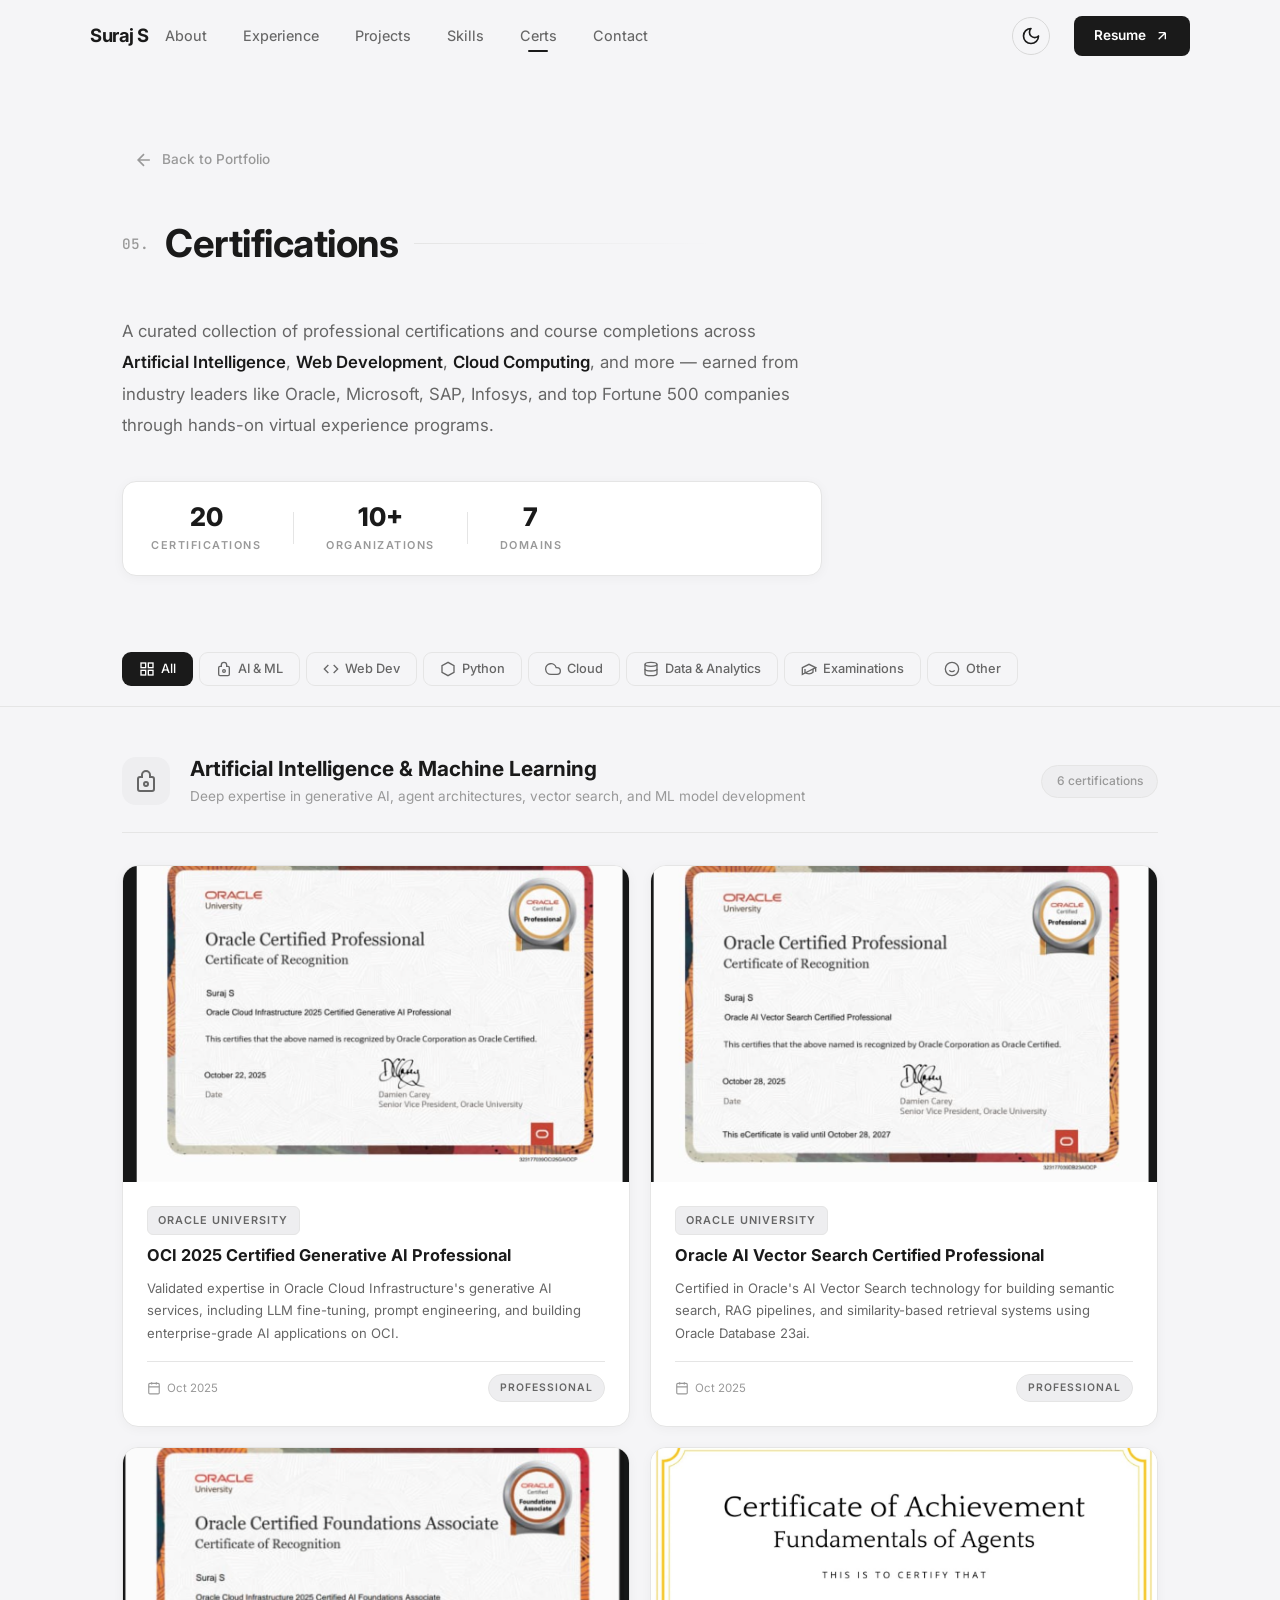
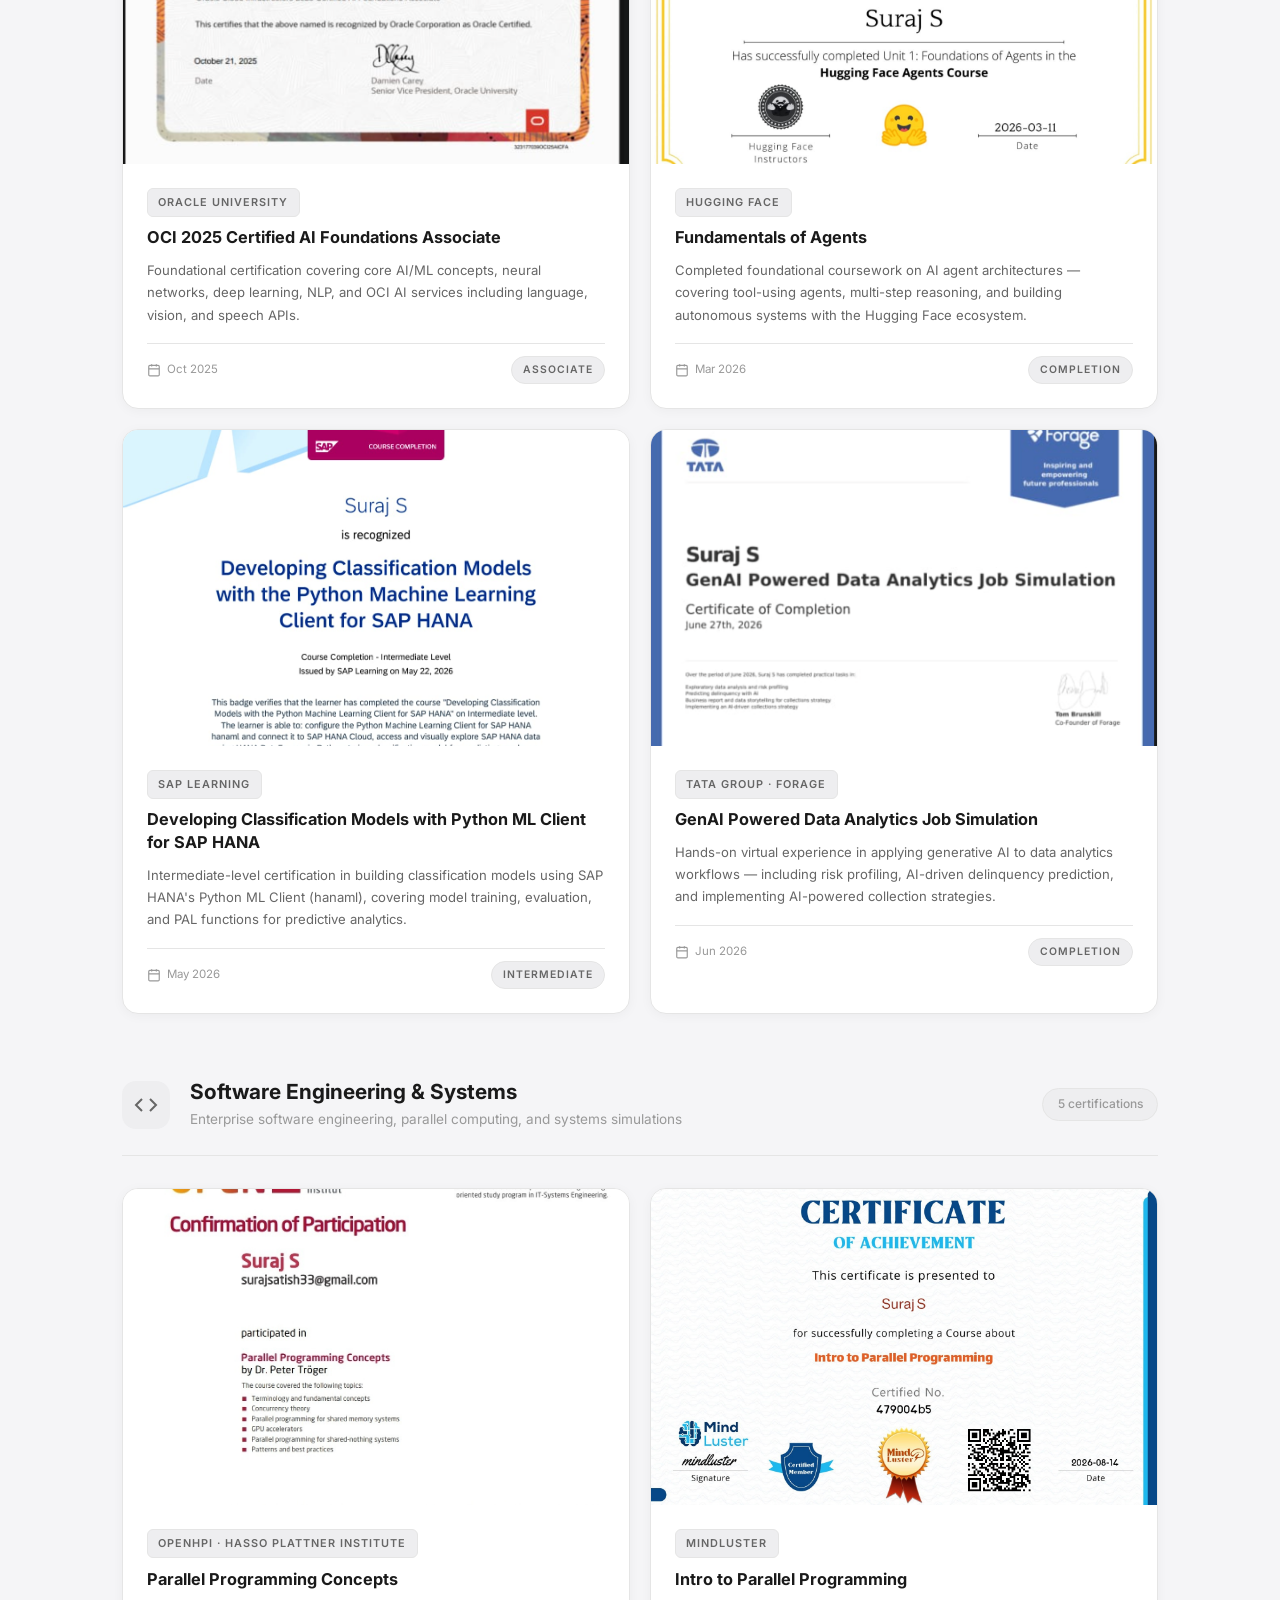
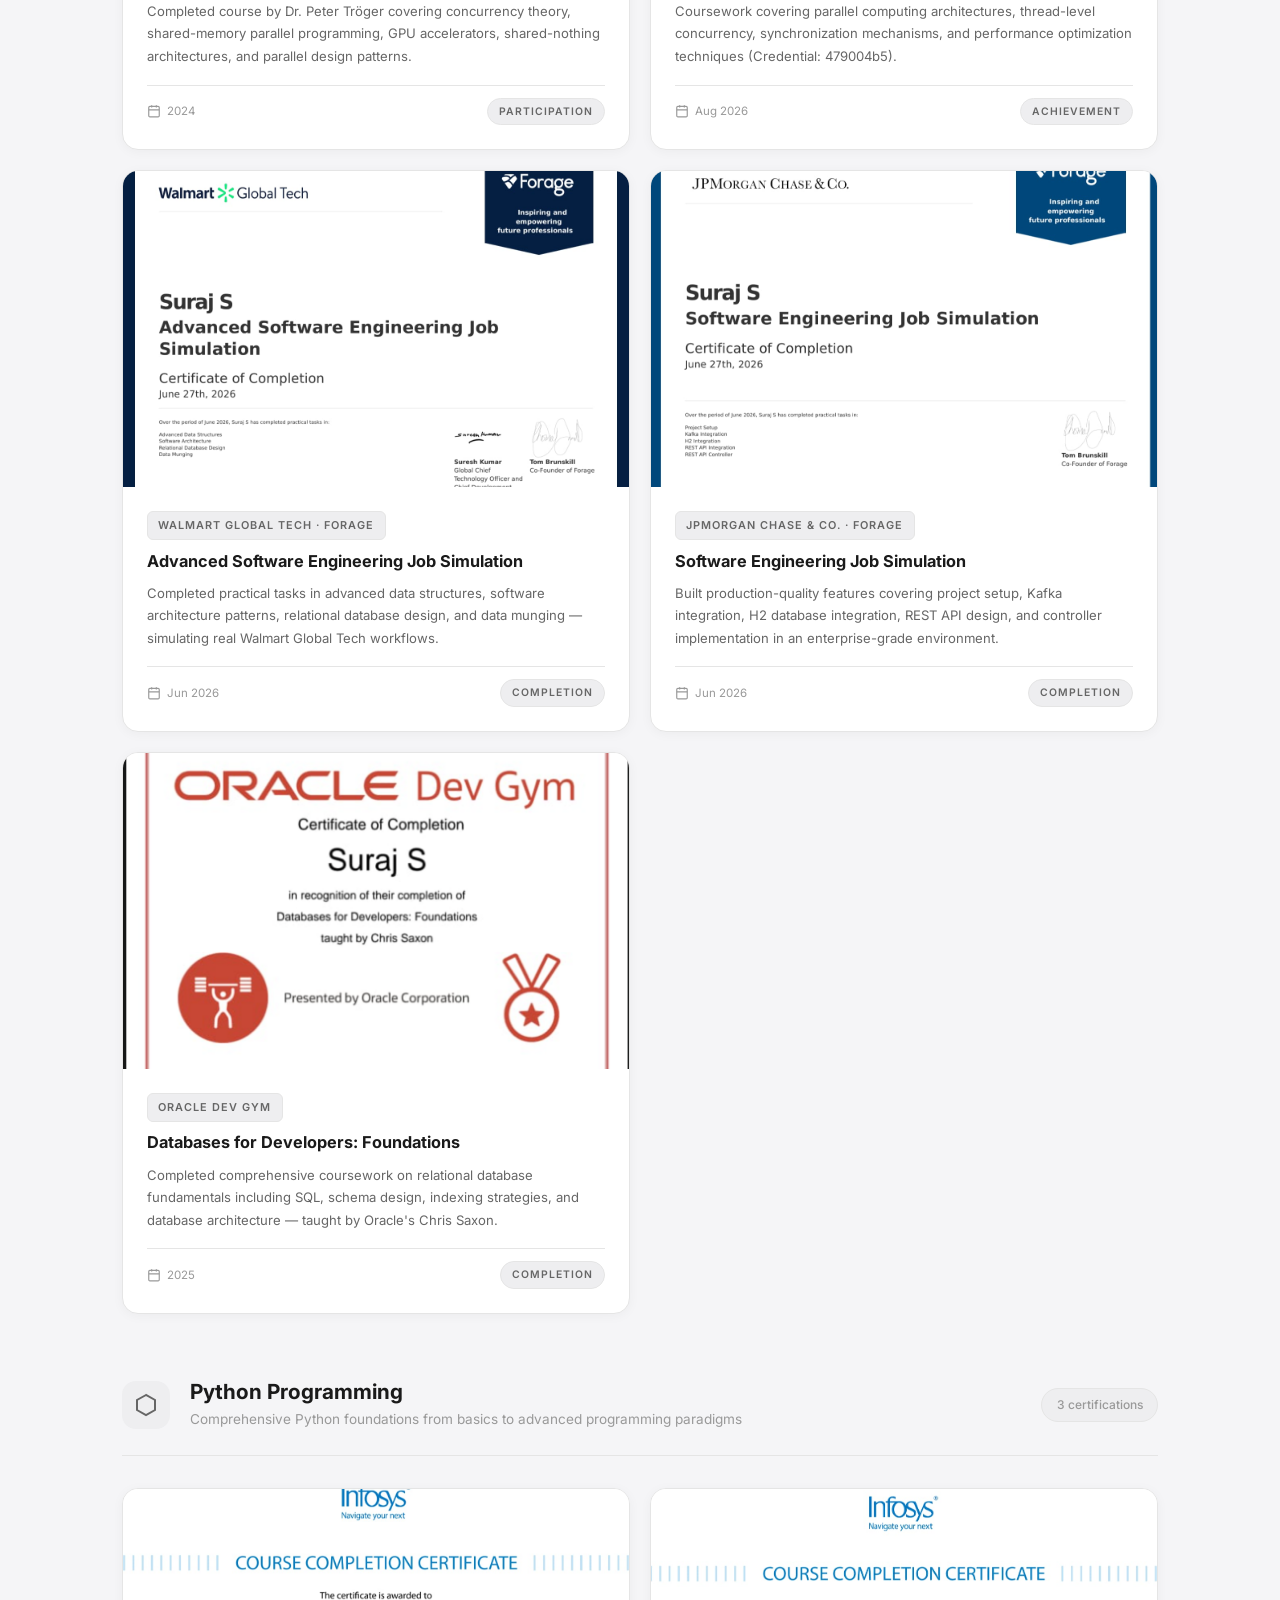
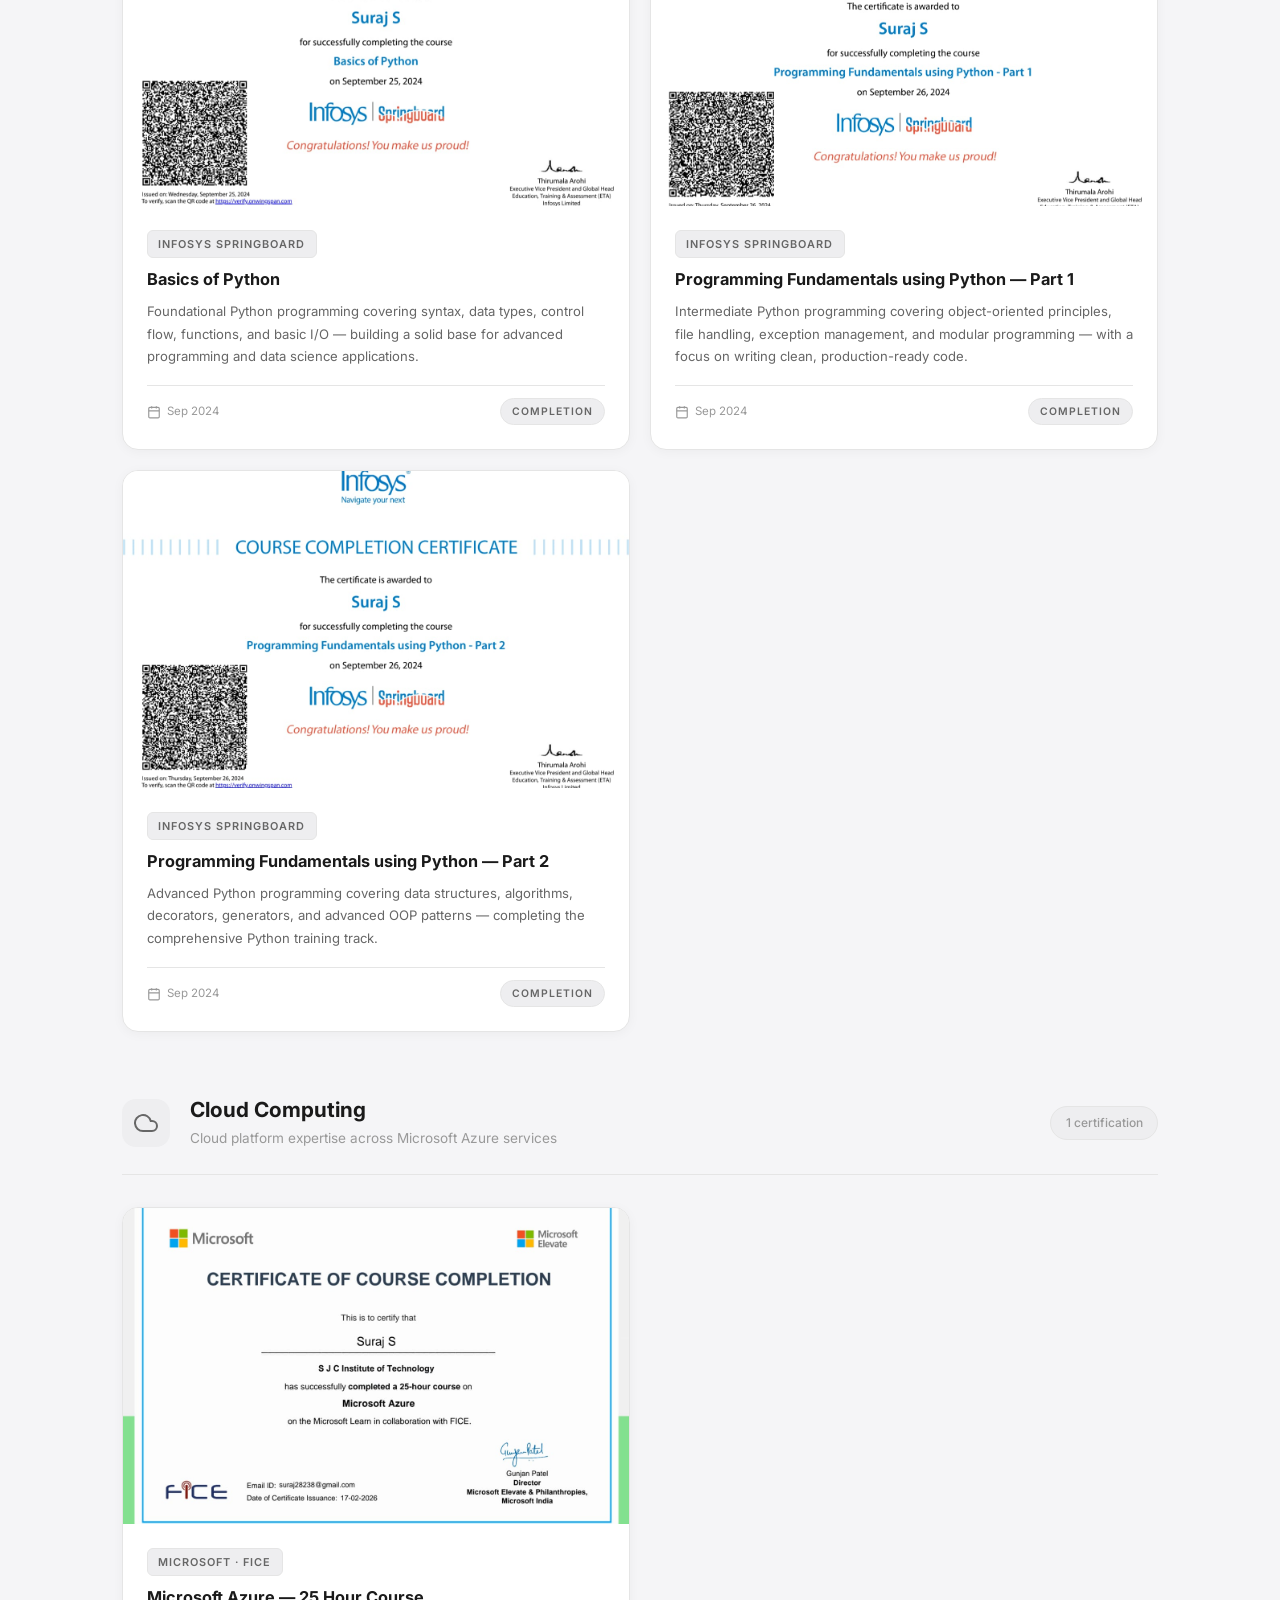
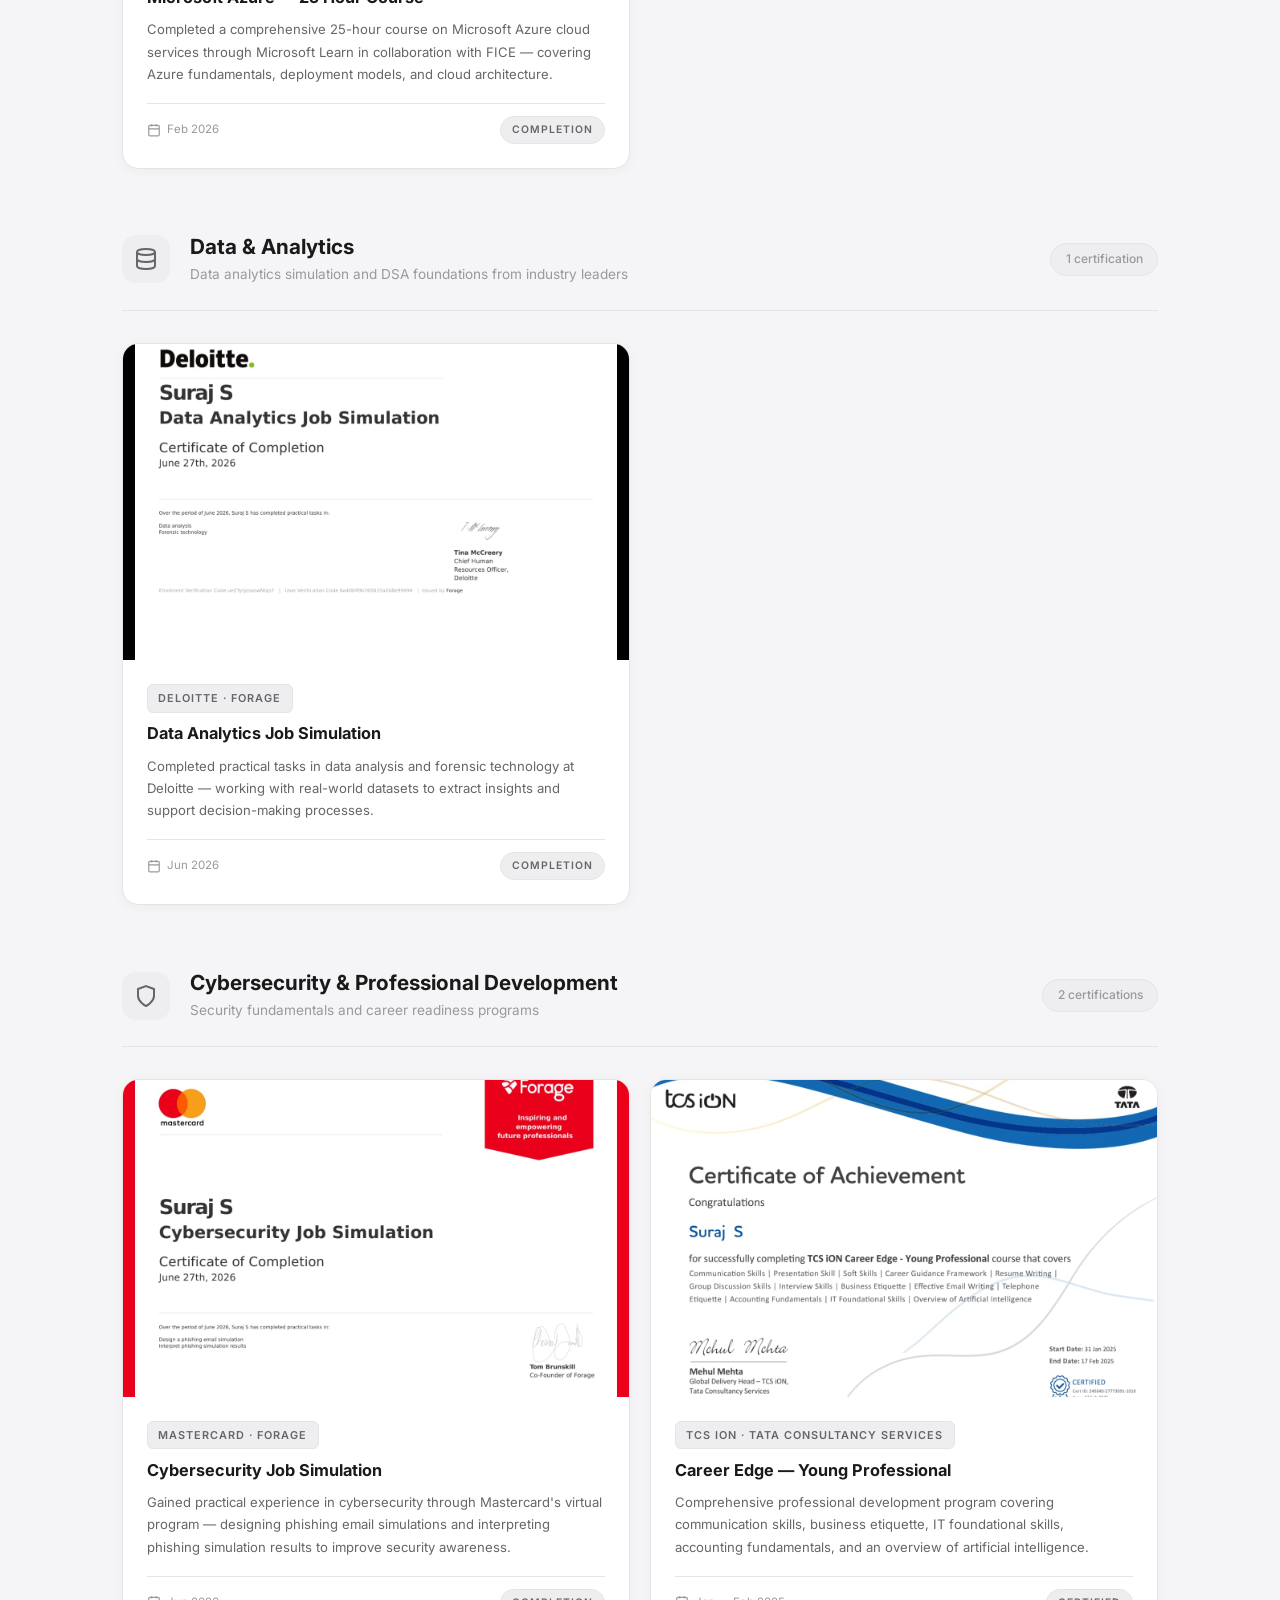
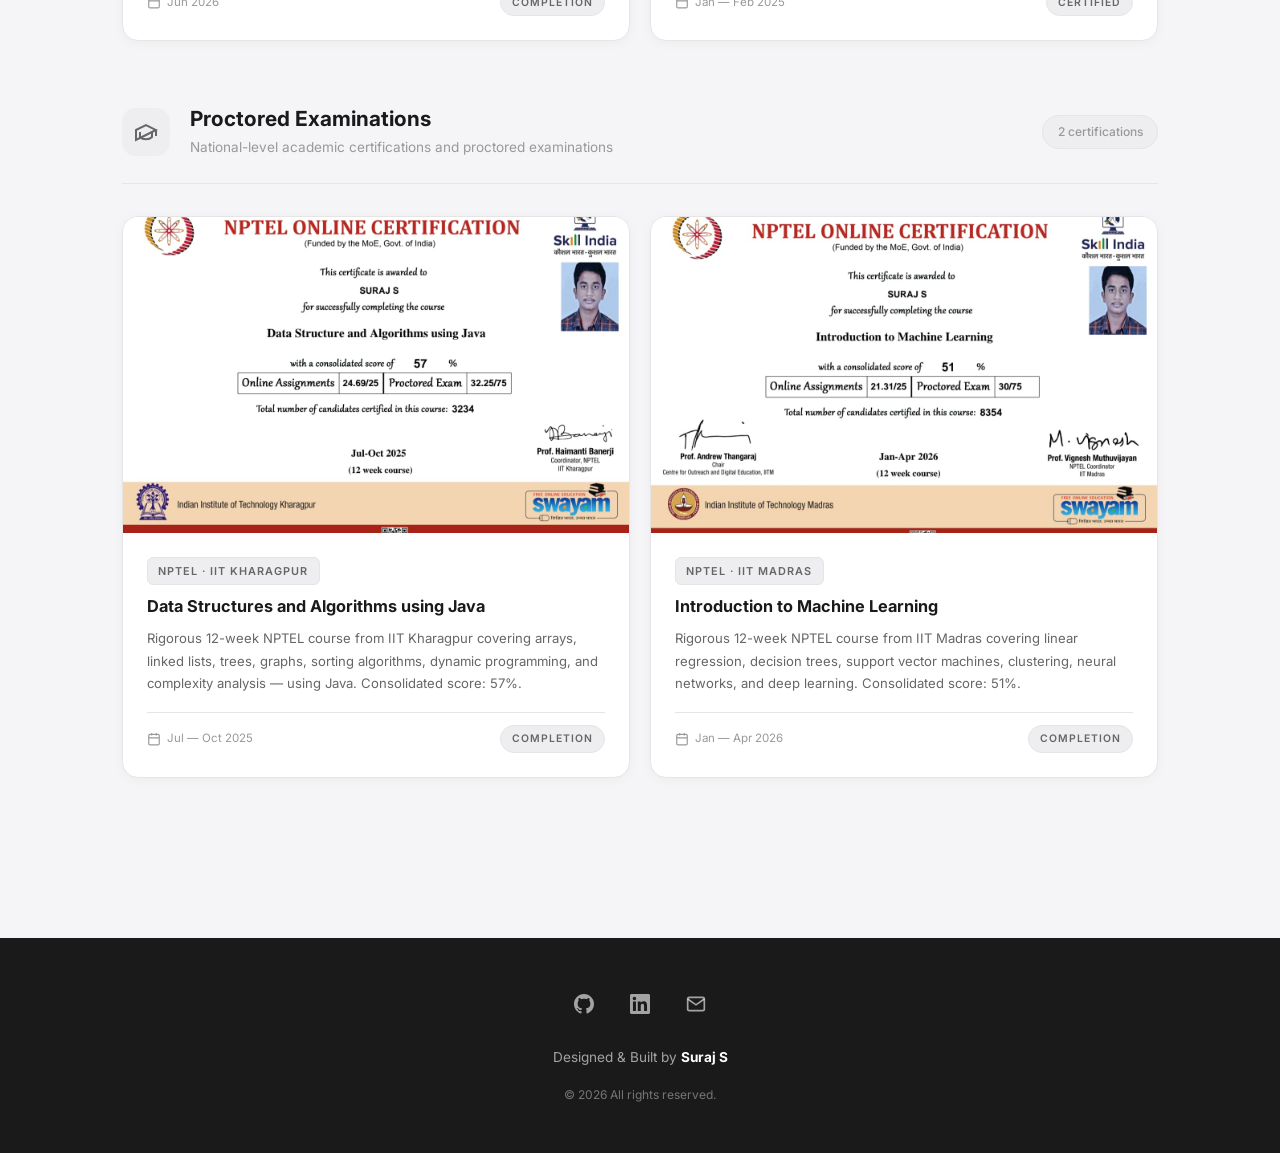
==== commit f4620bc8: "feat: add crisis demo link, update project stats, add parallel programming certs, railway deployment" ====
--- a/certifications.html
+++ b/certifications.html
@@ -69,7 +69,7 @@
                 </p>
                 <div class="cert-stats-row">
                     <div class="cert-stat">
-                        <span class="cert-stat-number">18</span>
+                        <span class="cert-stat-number">20</span>
                         <span class="cert-stat-label">Certifications</span>
                     </div>
                     <div class="cert-stat-divider"></div>
@@ -291,12 +291,58 @@
                         <svg width="24" height="24" viewBox="0 0 24 24" fill="none" stroke="currentColor" stroke-width="2"><polyline points="16 18 22 12 16 6"/><polyline points="8 6 2 12 8 18"/></svg>
                     </div>
                     <div>
-                        <h2 class="domain-title">Web Development & Software Engineering</h2>
-                        <p class="domain-subtitle">Full-stack engineering simulations from top Fortune 500 companies</p>
-                    </div>
-                    <span class="domain-count">3 certifications</span>
+                        <h2 class="domain-title">Software Engineering & Systems</h2>
+                        <p class="domain-subtitle">Enterprise software engineering, parallel computing, and systems simulations</p>
+                    </div>
+                    <span class="domain-count">5 certifications</span>
                 </div>
                 <div class="cert-cards-grid">
+                    <div class="cert-detail-card animate-on-scroll" data-category="web-dev">
+                        <div class="cert-image-wrapper">
+                            <img src="uploads/cert-openhpi-parallel-prog.jpg" alt="openHPI — Parallel Programming Concepts" loading="lazy">
+                            <div class="cert-image-overlay">
+                                <span class="view-cert">View Certificate</span>
+                            </div>
+                        </div>
+                        <div class="cert-detail-info">
+                            <div class="cert-company-badge openhpi">
+                                <span class="company-name">openHPI · Hasso Plattner Institute</span>
+                            </div>
+                            <h3 class="cert-detail-title">Parallel Programming Concepts</h3>
+                            <p class="cert-detail-desc">Completed course by Dr. Peter Tröger covering concurrency theory, shared-memory parallel programming, GPU accelerators, shared-nothing architectures, and parallel design patterns.</p>
+                            <div class="cert-detail-meta">
+                                <span class="cert-detail-date">
+                                    <svg width="14" height="14" viewBox="0 0 24 24" fill="none" stroke="currentColor" stroke-width="2"><rect x="3" y="4" width="18" height="18" rx="2"/><line x1="16" y1="2" x2="16" y2="6"/><line x1="8" y1="2" x2="8" y2="6"/><line x1="3" y1="10" x2="21" y2="10"/></svg>
+                                    2024
+                                </span>
+                                <span class="cert-level completion">Participation</span>
+                            </div>
+                        </div>
+                    </div>
+
+                    <div class="cert-detail-card animate-on-scroll" data-category="web-dev">
+                        <div class="cert-image-wrapper">
+                            <img src="uploads/cert-mindluster-parallel-prog.jpg" alt="MindLuster — Intro to Parallel Programming" loading="lazy">
+                            <div class="cert-image-overlay">
+                                <span class="view-cert">View Certificate</span>
+                            </div>
+                        </div>
+                        <div class="cert-detail-info">
+                            <div class="cert-company-badge mindluster">
+                                <span class="company-name">MindLuster</span>
+                            </div>
+                            <h3 class="cert-detail-title">Intro to Parallel Programming</h3>
+                            <p class="cert-detail-desc">Coursework covering parallel computing architectures, thread-level concurrency, synchronization mechanisms, and performance optimization techniques (Credential: 479004b5).</p>
+                            <div class="cert-detail-meta">
+                                <span class="cert-detail-date">
+                                    <svg width="14" height="14" viewBox="0 0 24 24" fill="none" stroke="currentColor" stroke-width="2"><rect x="3" y="4" width="18" height="18" rx="2"/><line x1="16" y1="2" x2="16" y2="6"/><line x1="8" y1="2" x2="8" y2="6"/><line x1="3" y1="10" x2="21" y2="10"/></svg>
+                                    Aug 2026
+                                </span>
+                                <span class="cert-level completion">Achievement</span>
+                            </div>
+                        </div>
+                    </div>
+
                     <div class="cert-detail-card animate-on-scroll" data-category="web-dev">
                         <div class="cert-image-wrapper">
                             <img src="uploads/cert-walmart-adv-software-eng.jpeg" alt="Walmart Global Tech — Advanced Software Engineering" loading="lazy">
--- a/styles.css
+++ b/styles.css
@@ -1121,6 +1121,11 @@
 }
 
 .cert-badge.udemy {
+    background: var(--bg-secondary);
+    color: var(--text-secondary);
+}
+
+.cert-badge.openhpi {
     background: var(--bg-secondary);
     color: var(--text-secondary);
 }
@@ -2042,3 +2047,241 @@
     }
 }
 
+/* ===== Email Sending Modal ===== */
+.email-modal {
+    position: fixed;
+    top: 0;
+    left: 0;
+    width: 100%;
+    height: 100%;
+    z-index: 9999;
+    display: flex;
+    align-items: center;
+    justify-content: center;
+    opacity: 0;
+    visibility: hidden;
+    transition: opacity 0.3s ease, visibility 0.3s ease;
+    padding: 1.5rem;
+}
+
+.email-modal.active {
+    opacity: 1;
+    visibility: visible;
+}
+
+.email-modal-backdrop {
+    position: absolute;
+    inset: 0;
+    background: rgba(0, 0, 0, 0.7);
+    backdrop-filter: blur(8px);
+    -webkit-backdrop-filter: blur(8px);
+}
+
+.email-modal-dialog {
+    position: relative;
+    width: 100%;
+    max-width: 480px;
+    background: var(--bg-card);
+    border: 1px solid var(--card-border);
+    border-radius: 16px;
+    padding: 1.75rem;
+    box-shadow: 0 20px 50px rgba(0, 0, 0, 0.3);
+    z-index: 1;
+    transform: translateY(20px) scale(0.97);
+    transition: transform 0.3s cubic-bezier(0.16, 1, 0.3, 1);
+}
+
+.email-modal.active .email-modal-dialog {
+    transform: translateY(0) scale(1);
+}
+
+.email-modal-header {
+    display: flex;
+    align-items: flex-start;
+    justify-content: space-between;
+    gap: 1rem;
+    margin-bottom: 1.5rem;
+}
+
+.email-modal-title-wrap {
+    display: flex;
+    align-items: center;
+    gap: 0.85rem;
+}
+
+.email-modal-icon {
+    width: 44px;
+    height: 44px;
+    border-radius: 12px;
+    background: var(--bg-secondary);
+    color: var(--text-primary);
+    display: flex;
+    align-items: center;
+    justify-content: center;
+    flex-shrink: 0;
+    border: 1px solid var(--card-border);
+}
+
+.email-modal-title {
+    font-size: 1.25rem;
+    font-weight: 700;
+    color: var(--text-primary);
+    margin: 0 0 0.2rem 0;
+}
+
+.email-modal-subtitle {
+    font-size: 0.85rem;
+    color: var(--text-secondary);
+    margin: 0;
+}
+
+.email-modal-close {
+    background: transparent;
+    border: none;
+    color: var(--text-secondary);
+    cursor: pointer;
+    padding: 0.4rem;
+    border-radius: 8px;
+    display: flex;
+    align-items: center;
+    justify-content: center;
+    transition: var(--transition-fast);
+}
+
+.email-modal-close:hover {
+    color: var(--text-primary);
+    background: var(--bg-secondary);
+}
+
+.email-address-card {
+    display: flex;
+    align-items: center;
+    justify-content: space-between;
+    gap: 1rem;
+    background: var(--bg-secondary);
+    border: 1px solid var(--card-border);
+    border-radius: 12px;
+    padding: 0.85rem 1rem;
+    margin-bottom: 1.25rem;
+}
+
+.email-address-meta {
+    display: flex;
+    flex-direction: column;
+    gap: 0.2rem;
+    min-width: 0;
+}
+
+.email-address-label {
+    font-size: 0.68rem;
+    font-family: var(--font-mono);
+    font-weight: 600;
+    letter-spacing: 0.08em;
+    color: var(--text-muted);
+}
+
+.email-address-value {
+    font-size: 0.95rem;
+    font-weight: 600;
+    color: var(--text-primary);
+    white-space: nowrap;
+    overflow: hidden;
+    text-overflow: ellipsis;
+}
+
+.email-copy-action {
+    display: inline-flex;
+    align-items: center;
+    gap: 0.4rem;
+    padding: 0.45rem 0.85rem;
+    font-size: 0.82rem;
+    font-weight: 600;
+    color: var(--text-primary);
+    background: var(--bg-card);
+    border: 1px solid var(--card-border);
+    border-radius: 8px;
+    cursor: pointer;
+    transition: var(--transition-fast);
+    flex-shrink: 0;
+}
+
+.email-copy-action:hover {
+    border-color: var(--text-primary);
+    transform: translateY(-1px);
+}
+
+.email-copy-action.copied {
+    background: #10b981;
+    color: #ffffff;
+    border-color: #10b981;
+}
+
+.email-client-grid {
+    display: flex;
+    flex-direction: column;
+    gap: 0.75rem;
+}
+
+.email-client-card {
+    display: flex;
+    align-items: center;
+    gap: 1rem;
+    padding: 0.85rem 1rem;
+    background: var(--bg-card);
+    border: 1px solid var(--card-border);
+    border-radius: 12px;
+    text-decoration: none;
+    color: inherit;
+    transition: var(--transition-fast);
+}
+
+.email-client-card:hover {
+    background: var(--bg-secondary);
+    border-color: var(--text-primary);
+    transform: translateY(-2px);
+}
+
+.client-icon {
+    width: 38px;
+    height: 38px;
+    border-radius: 10px;
+    display: flex;
+    align-items: center;
+    justify-content: center;
+    background: var(--bg-secondary);
+    flex-shrink: 0;
+    color: var(--text-primary);
+}
+
+.email-client-card:hover .client-icon {
+    background: var(--bg-card);
+}
+
+.client-info {
+    flex: 1;
+    display: flex;
+    flex-direction: column;
+    gap: 0.15rem;
+}
+
+.client-name {
+    font-size: 0.95rem;
+    font-weight: 600;
+    color: var(--text-primary);
+}
+
+.client-hint {
+    font-size: 0.78rem;
+    color: var(--text-secondary);
+}
+
+.client-arrow {
+    color: var(--text-muted);
+    transition: transform var(--transition-fast);
+}
+
+.email-client-card:hover .client-arrow {
+    color: var(--text-primary);
+    transform: translateX(3px);
+}
+
--- a/certifications.css
+++ b/certifications.css
@@ -354,7 +354,9 @@
 .cert-company-badge.mastercard,
 .cert-company-badge.tata,
 .cert-company-badge.tcs,
-.cert-company-badge.nptel {
+.cert-company-badge.nptel,
+.cert-company-badge.openhpi,
+.cert-company-badge.mindluster {
     background: var(--bg-secondary);
     border: 1px solid var(--card-border);
 }
@@ -370,7 +372,9 @@
 .cert-company-badge.mastercard .company-name,
 .cert-company-badge.tata .company-name,
 .cert-company-badge.tcs .company-name,
-.cert-company-badge.nptel .company-name {
+.cert-company-badge.nptel .company-name,
+.cert-company-badge.openhpi .company-name,
+.cert-company-badge.mindluster .company-name {
     color: var(--text-secondary);
 }
 
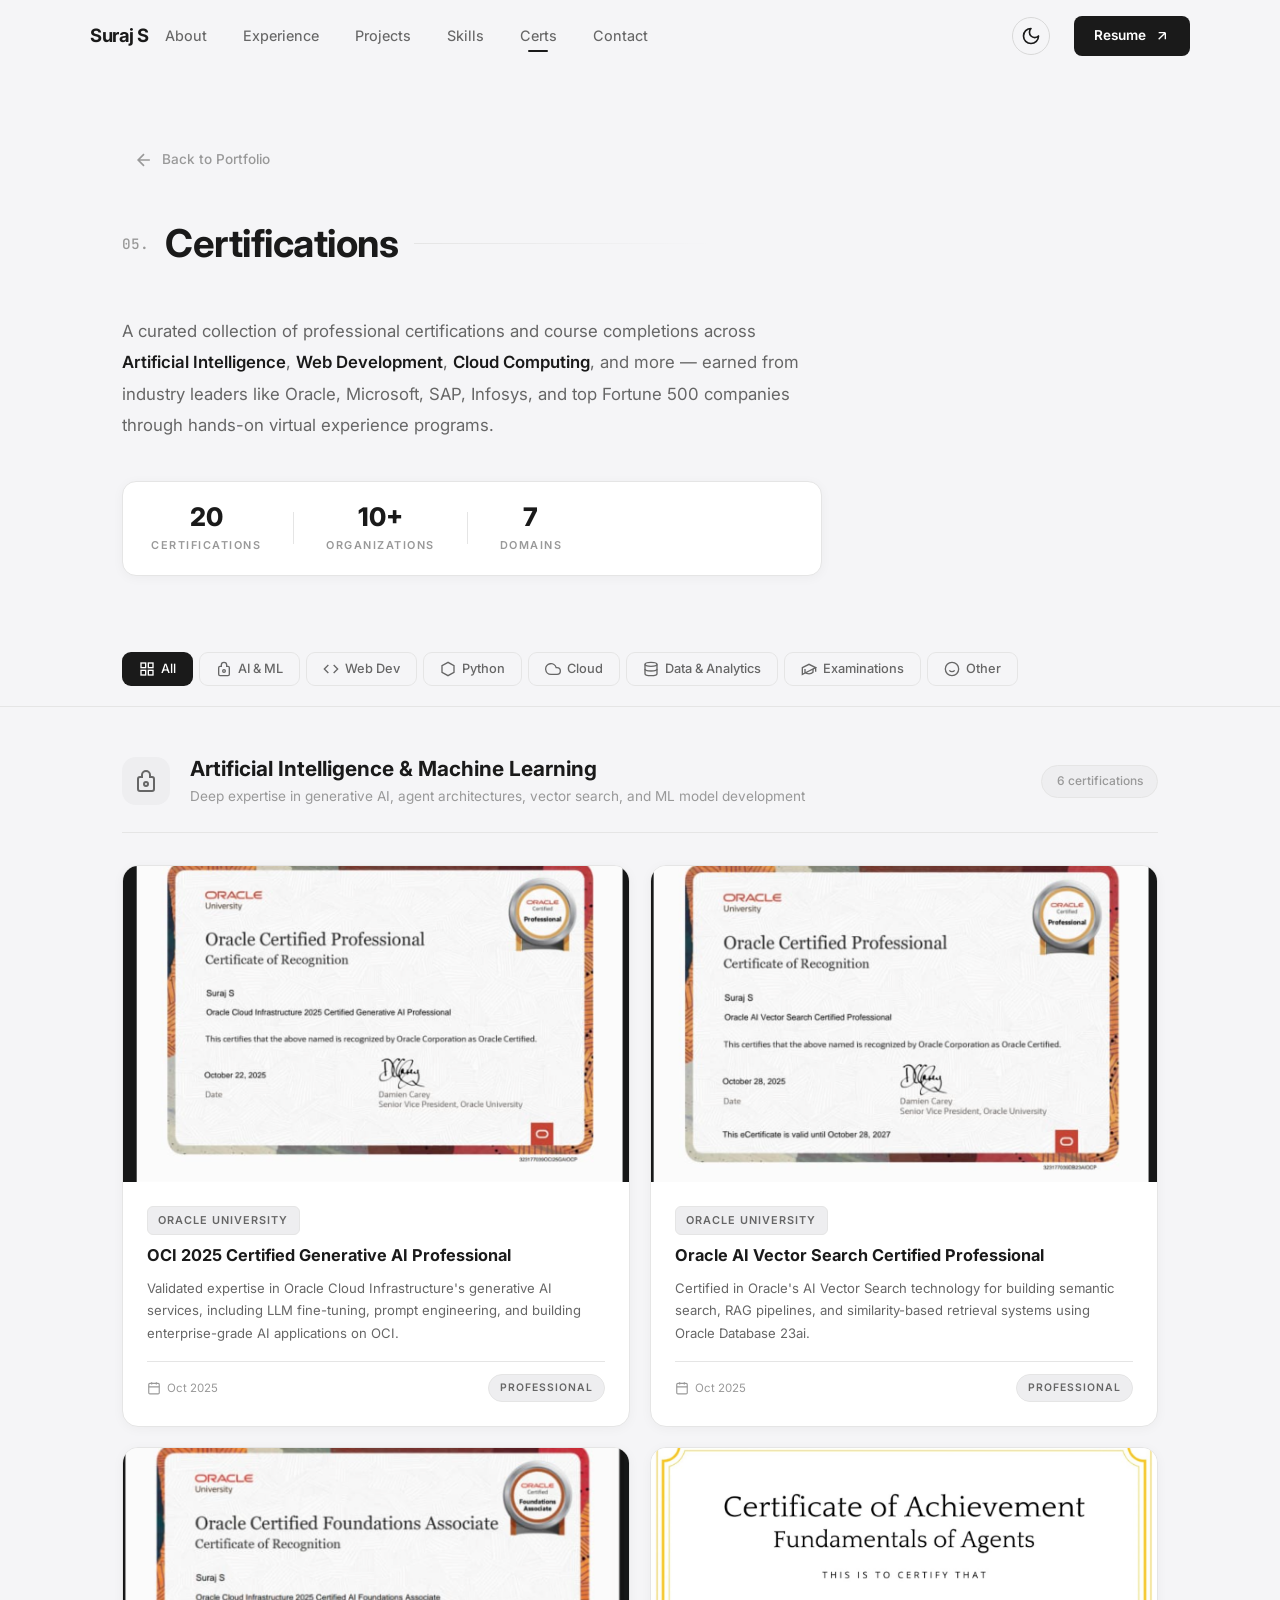
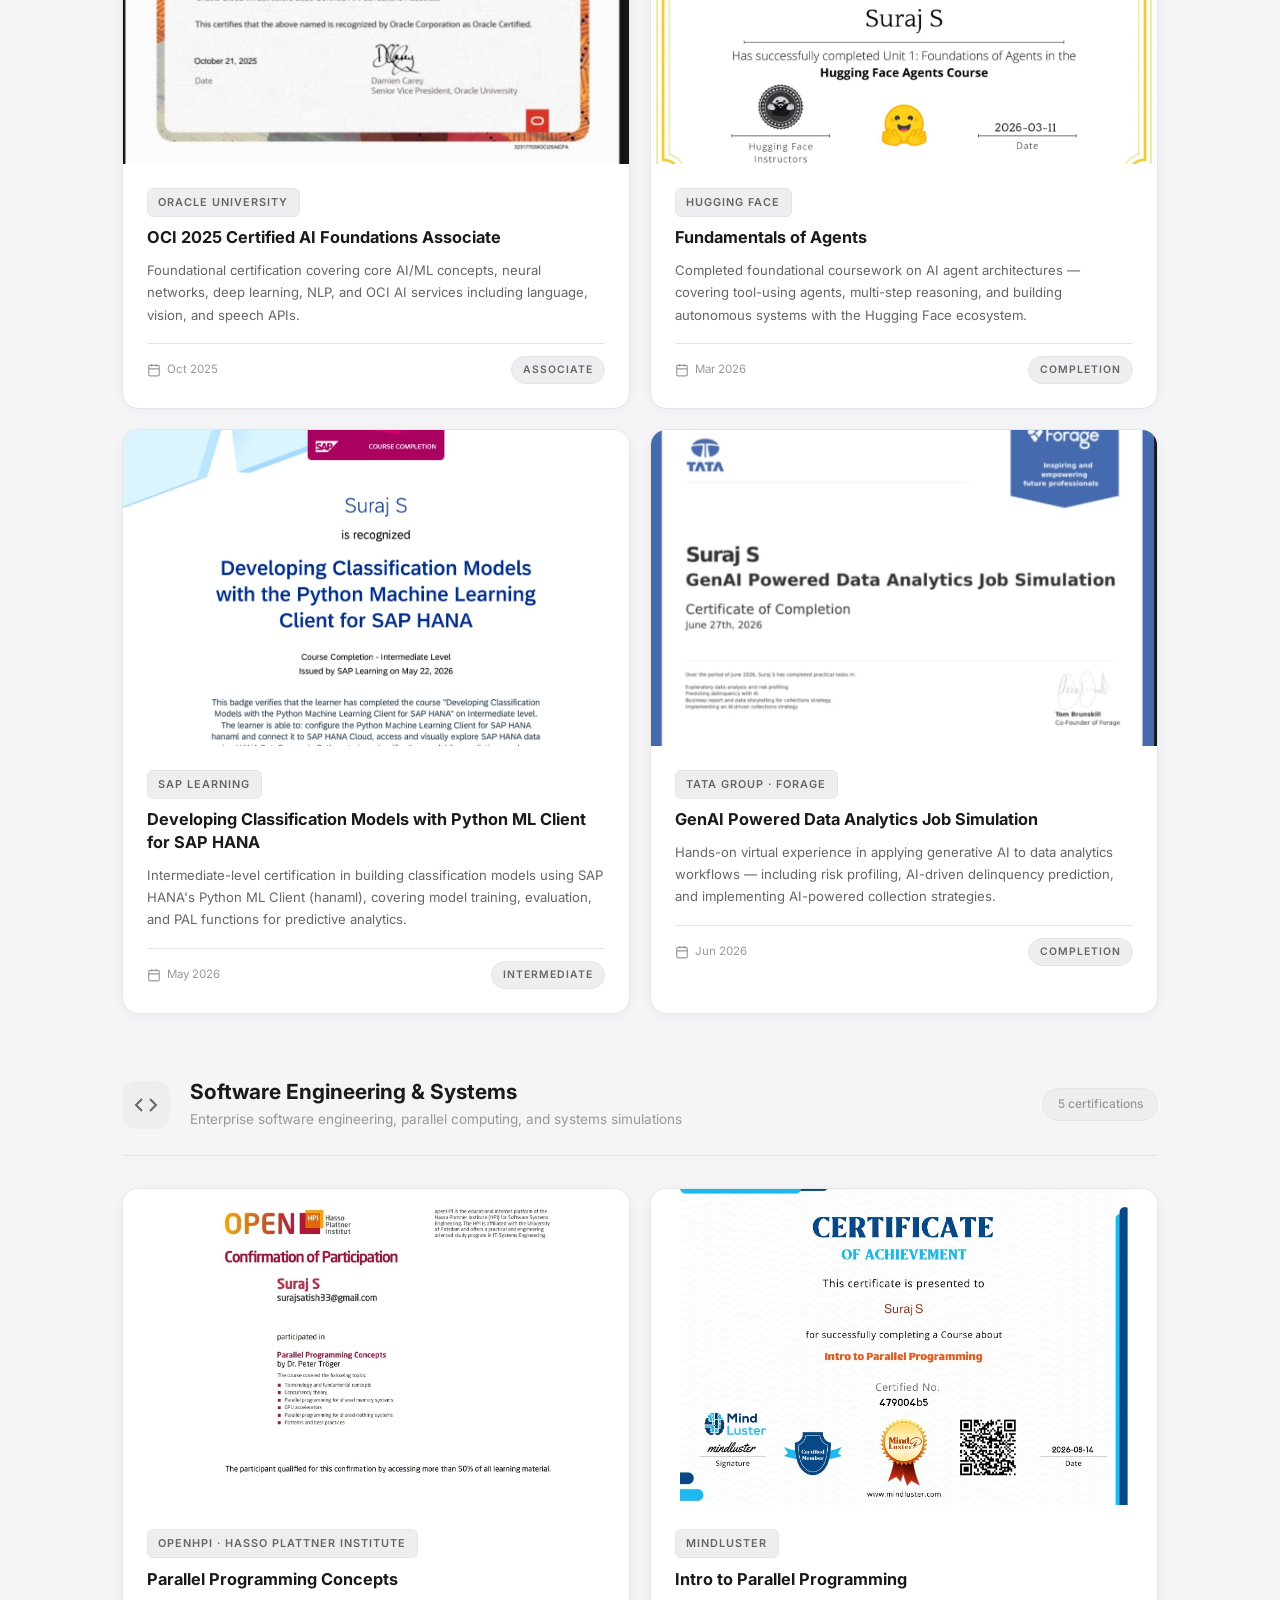
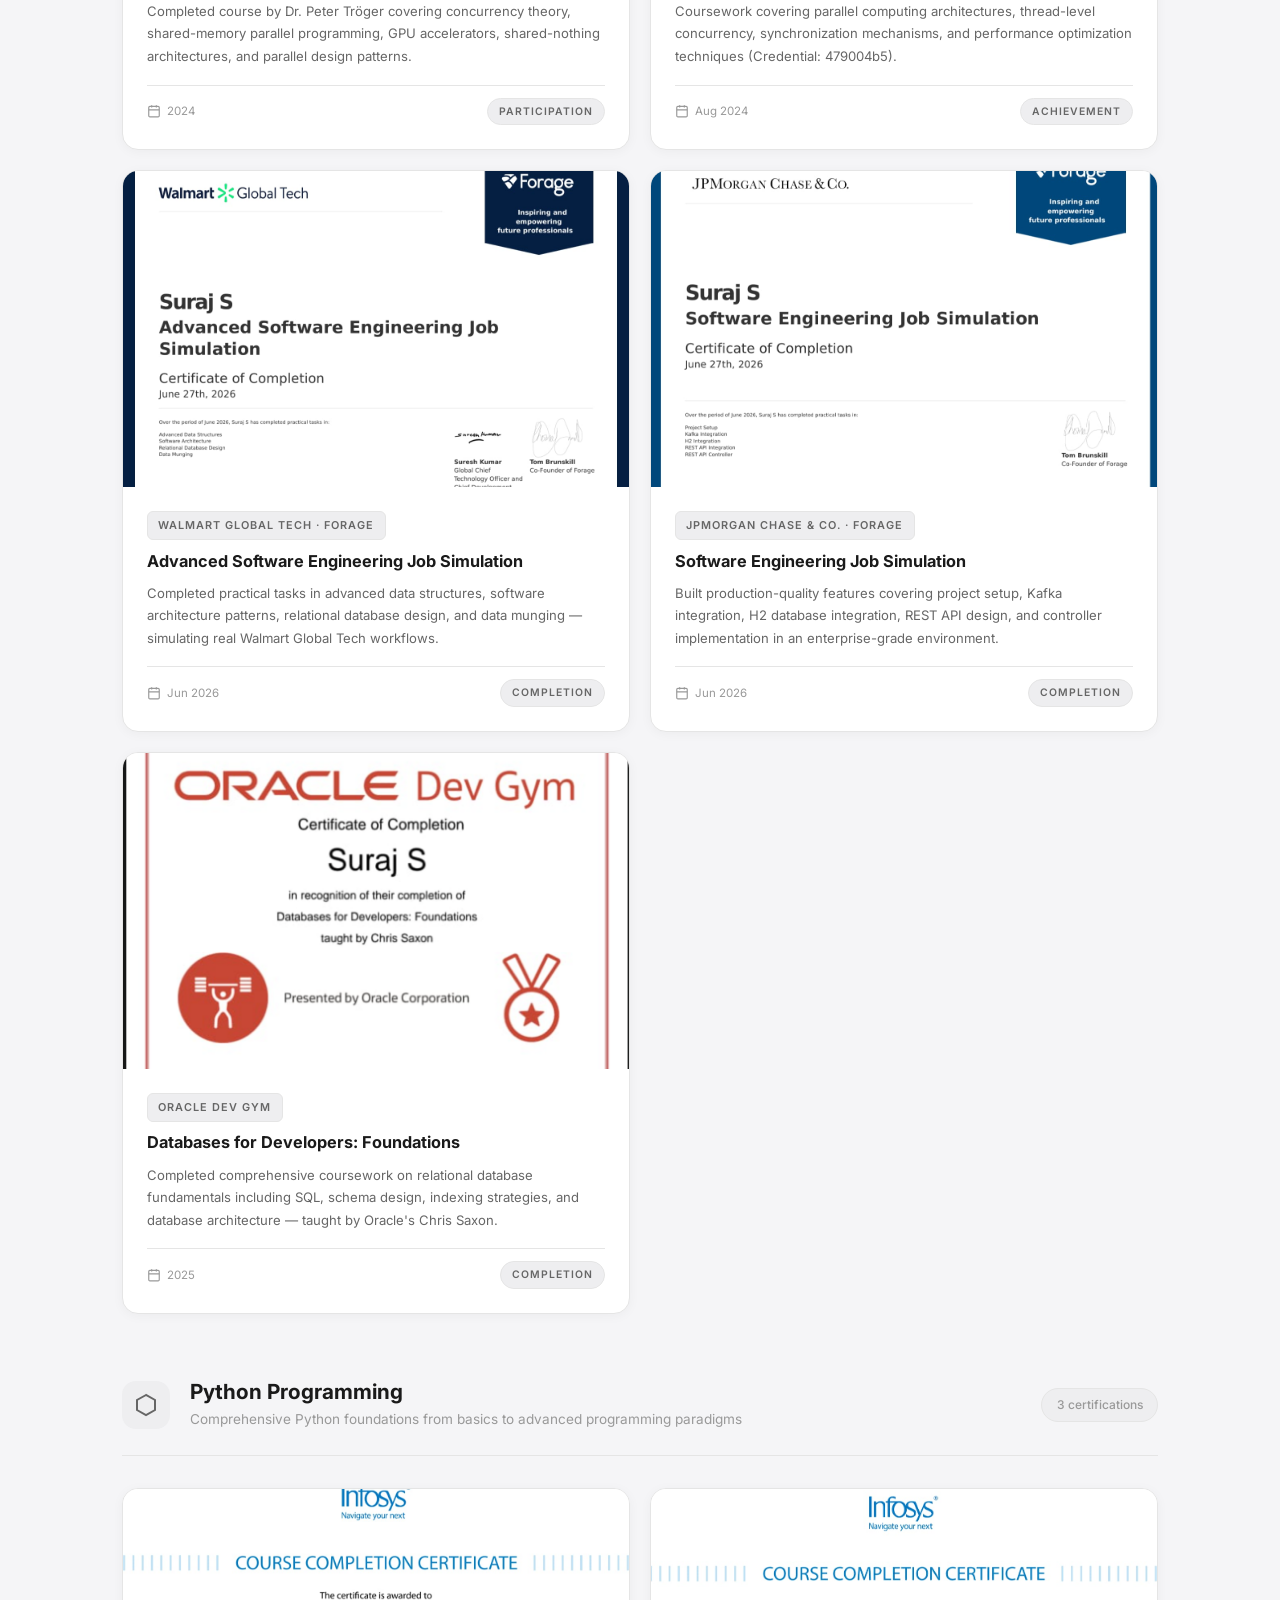
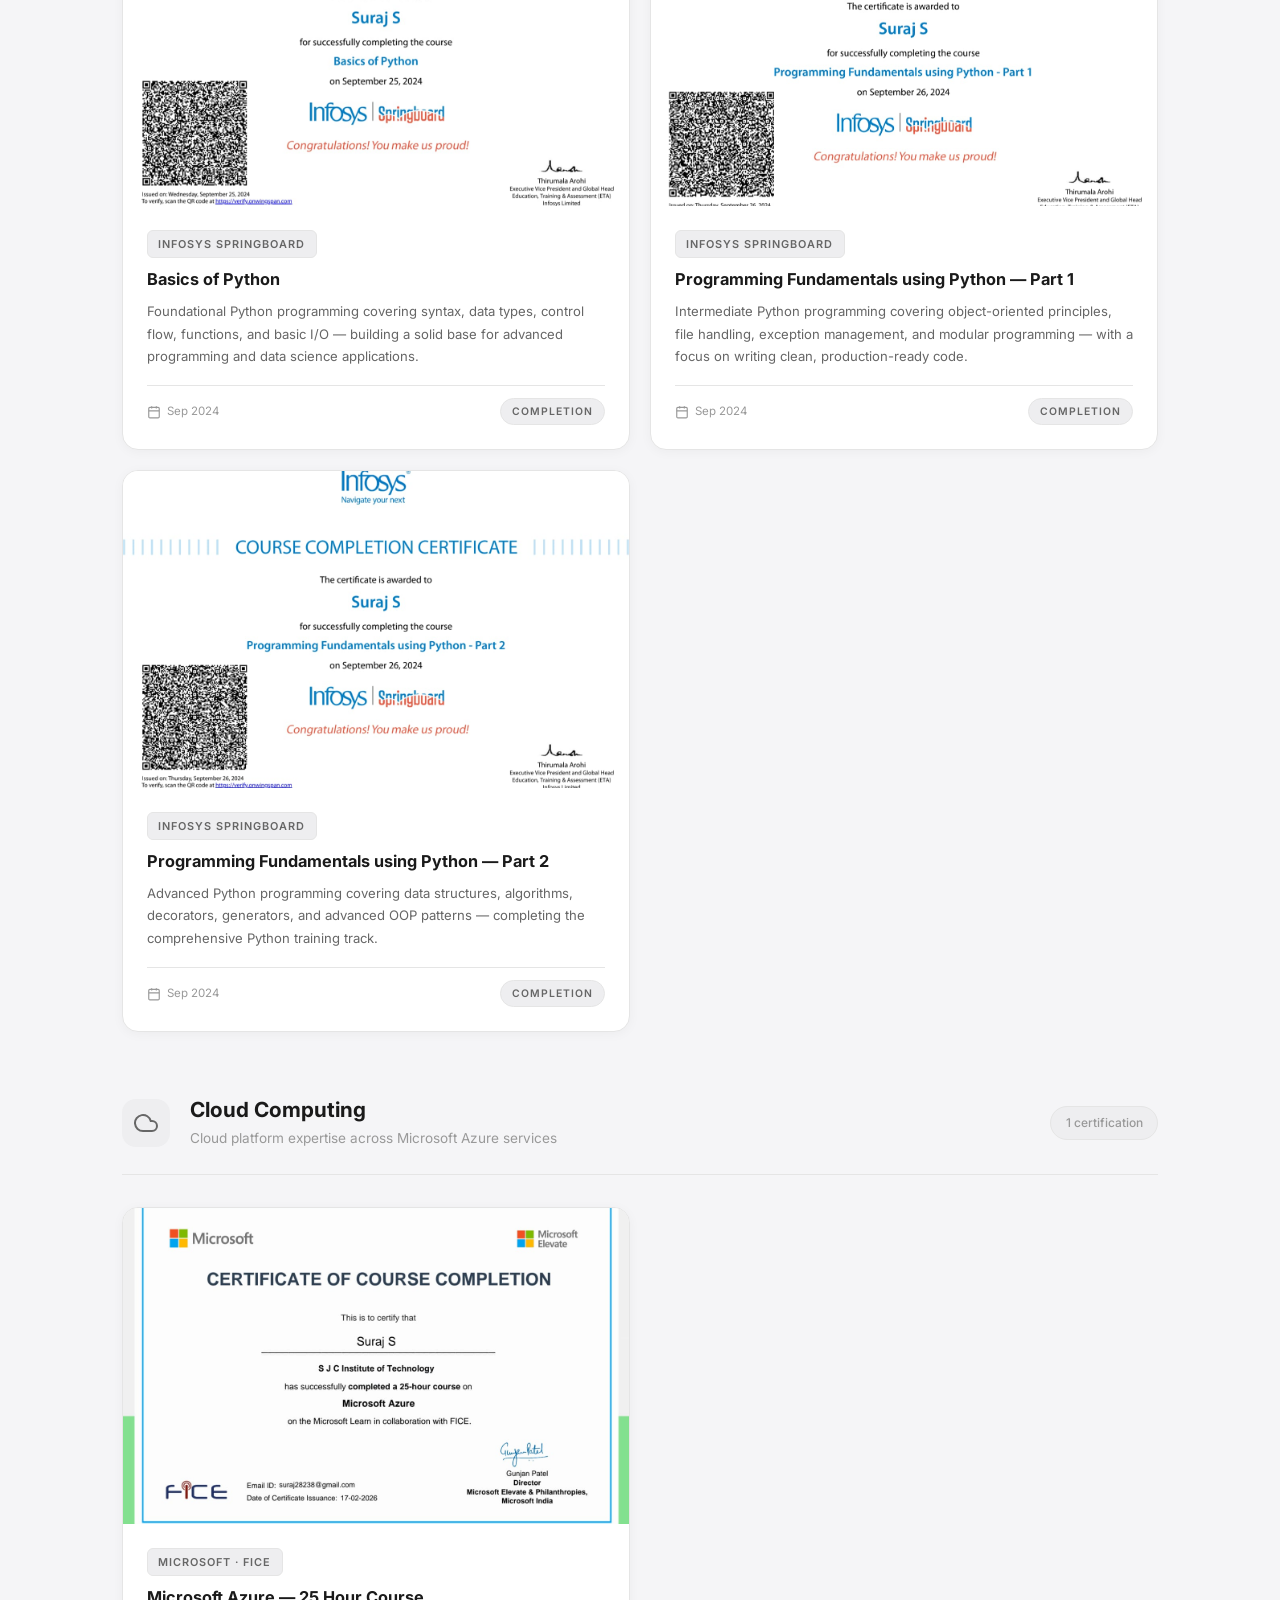
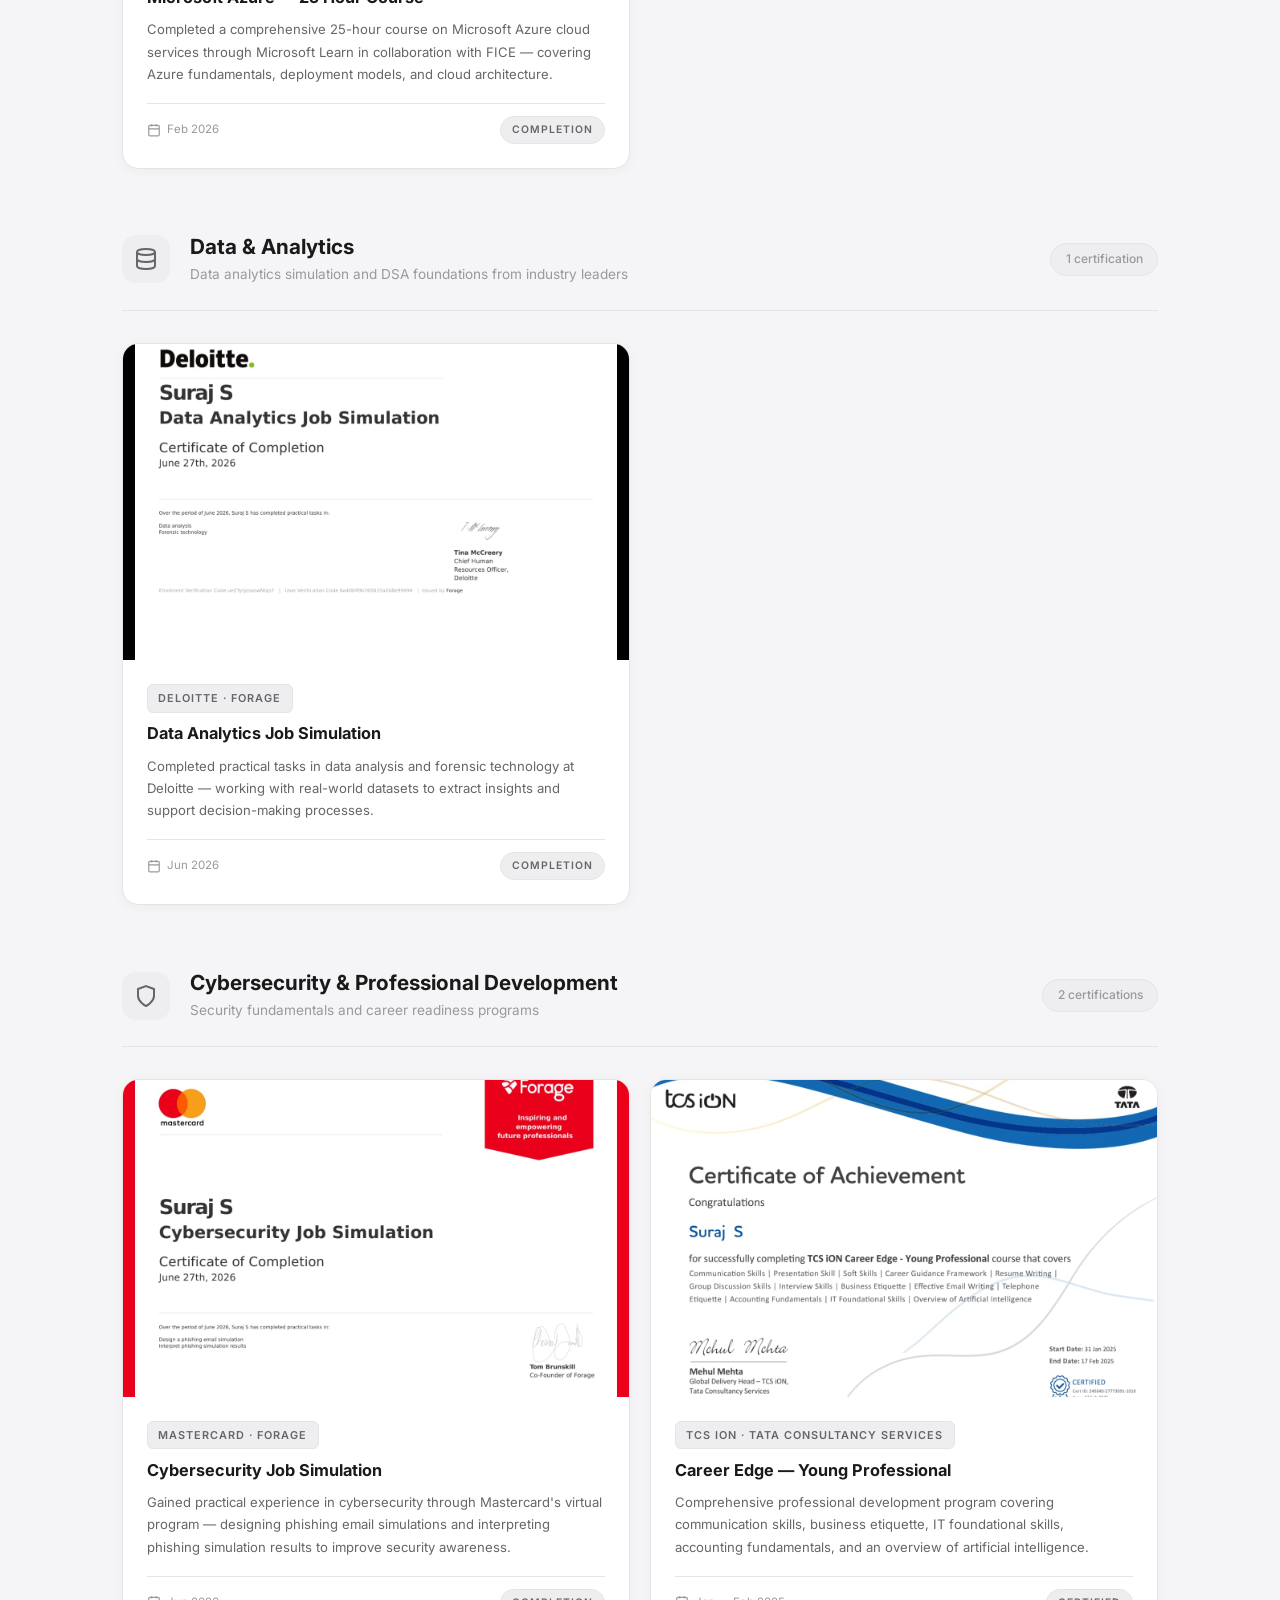
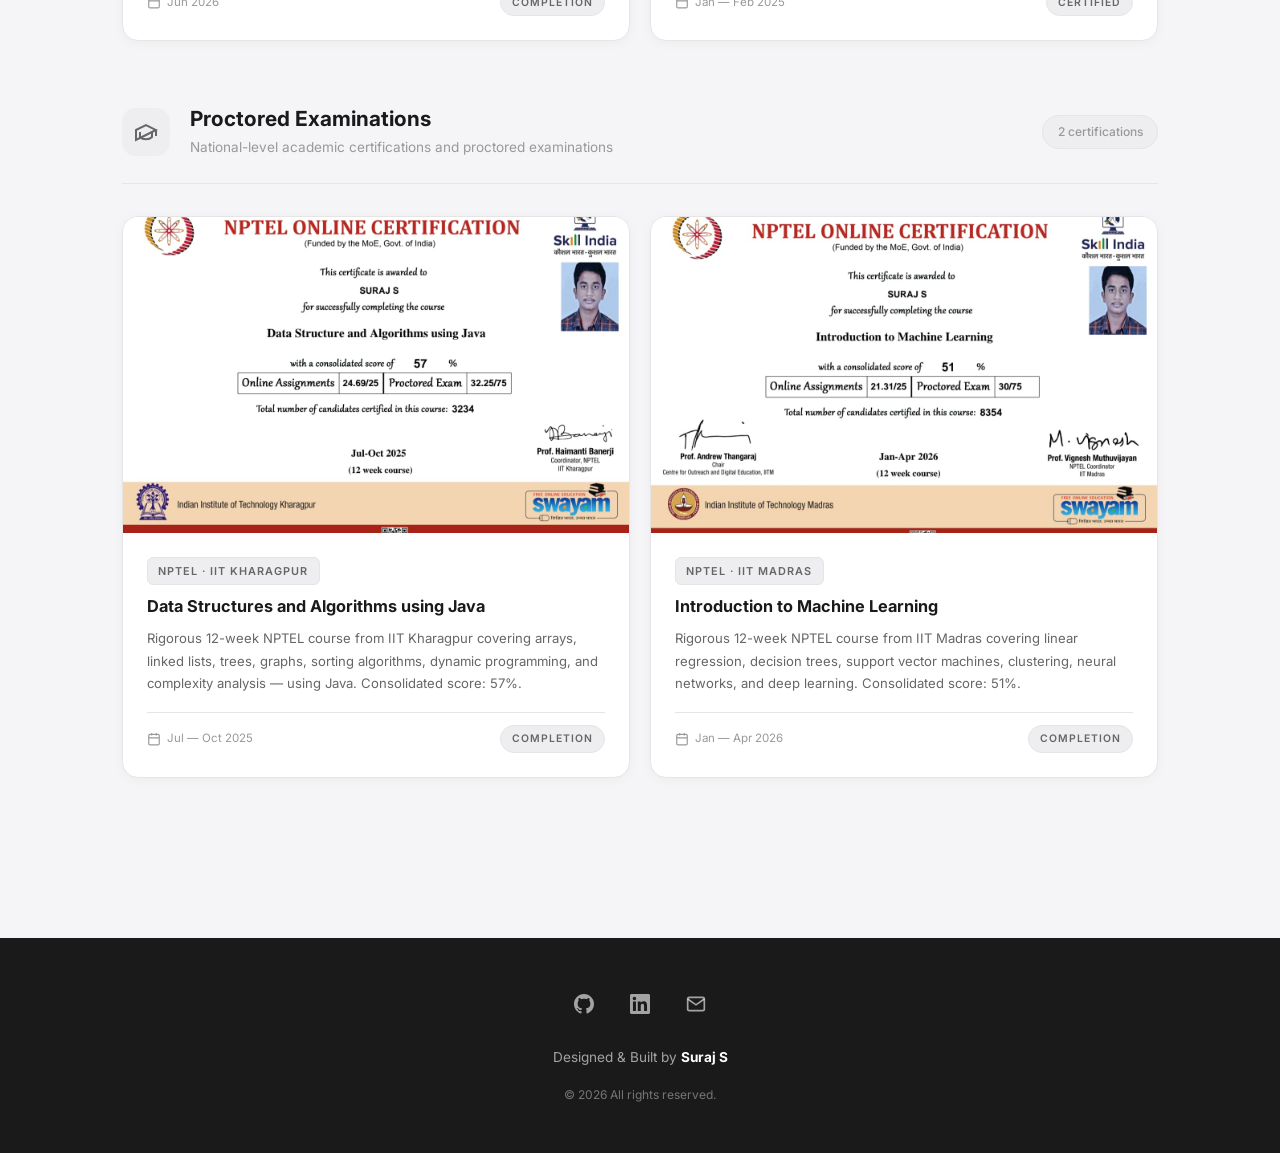
==== commit f664a3aa: "fix: update certificate date to 2024, fix certificate preview aspect ratio, and update resume" ====
--- a/certifications.html
+++ b/certifications.html
@@ -336,7 +336,7 @@
                             <div class="cert-detail-meta">
                                 <span class="cert-detail-date">
                                     <svg width="14" height="14" viewBox="0 0 24 24" fill="none" stroke="currentColor" stroke-width="2"><rect x="3" y="4" width="18" height="18" rx="2"/><line x1="16" y1="2" x2="16" y2="6"/><line x1="8" y1="2" x2="8" y2="6"/><line x1="3" y1="10" x2="21" y2="10"/></svg>
-                                    Aug 2026
+                                    Aug 2024
                                 </span>
                                 <span class="cert-level completion">Achievement</span>
                             </div>
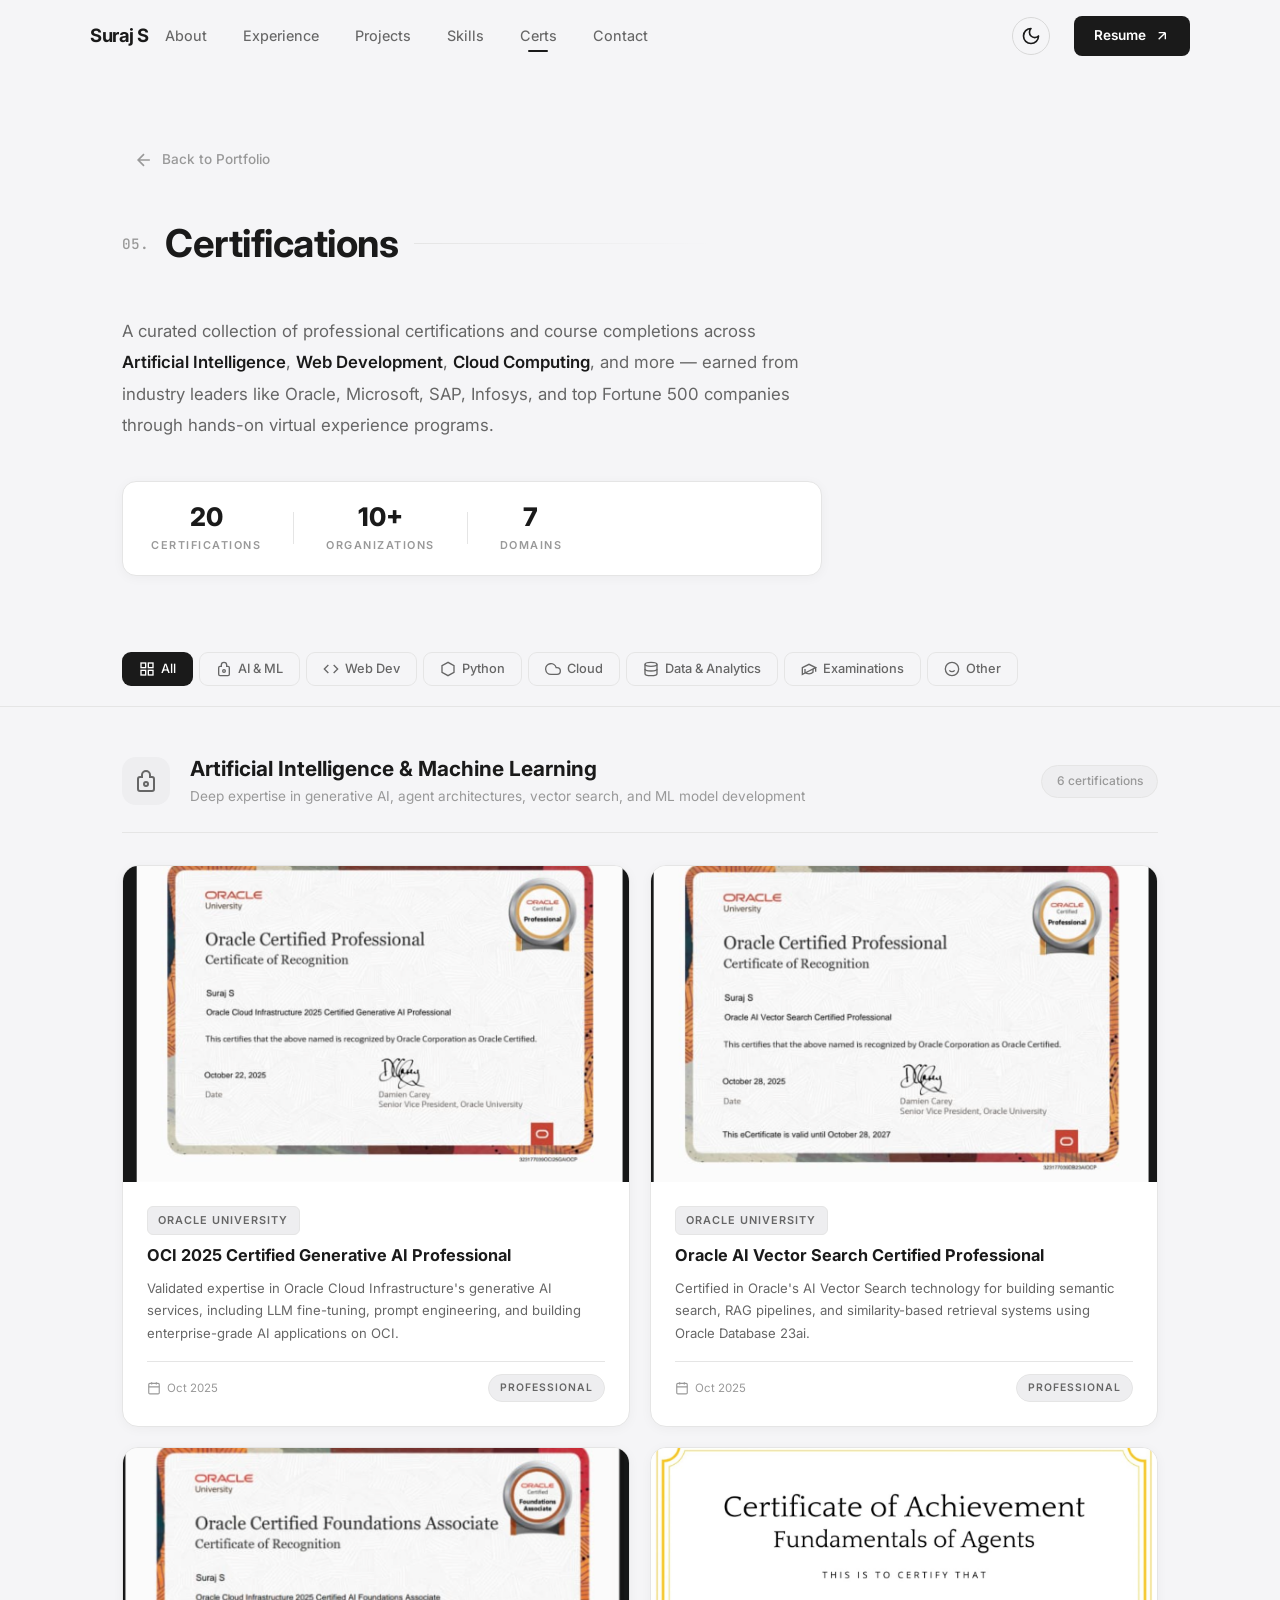
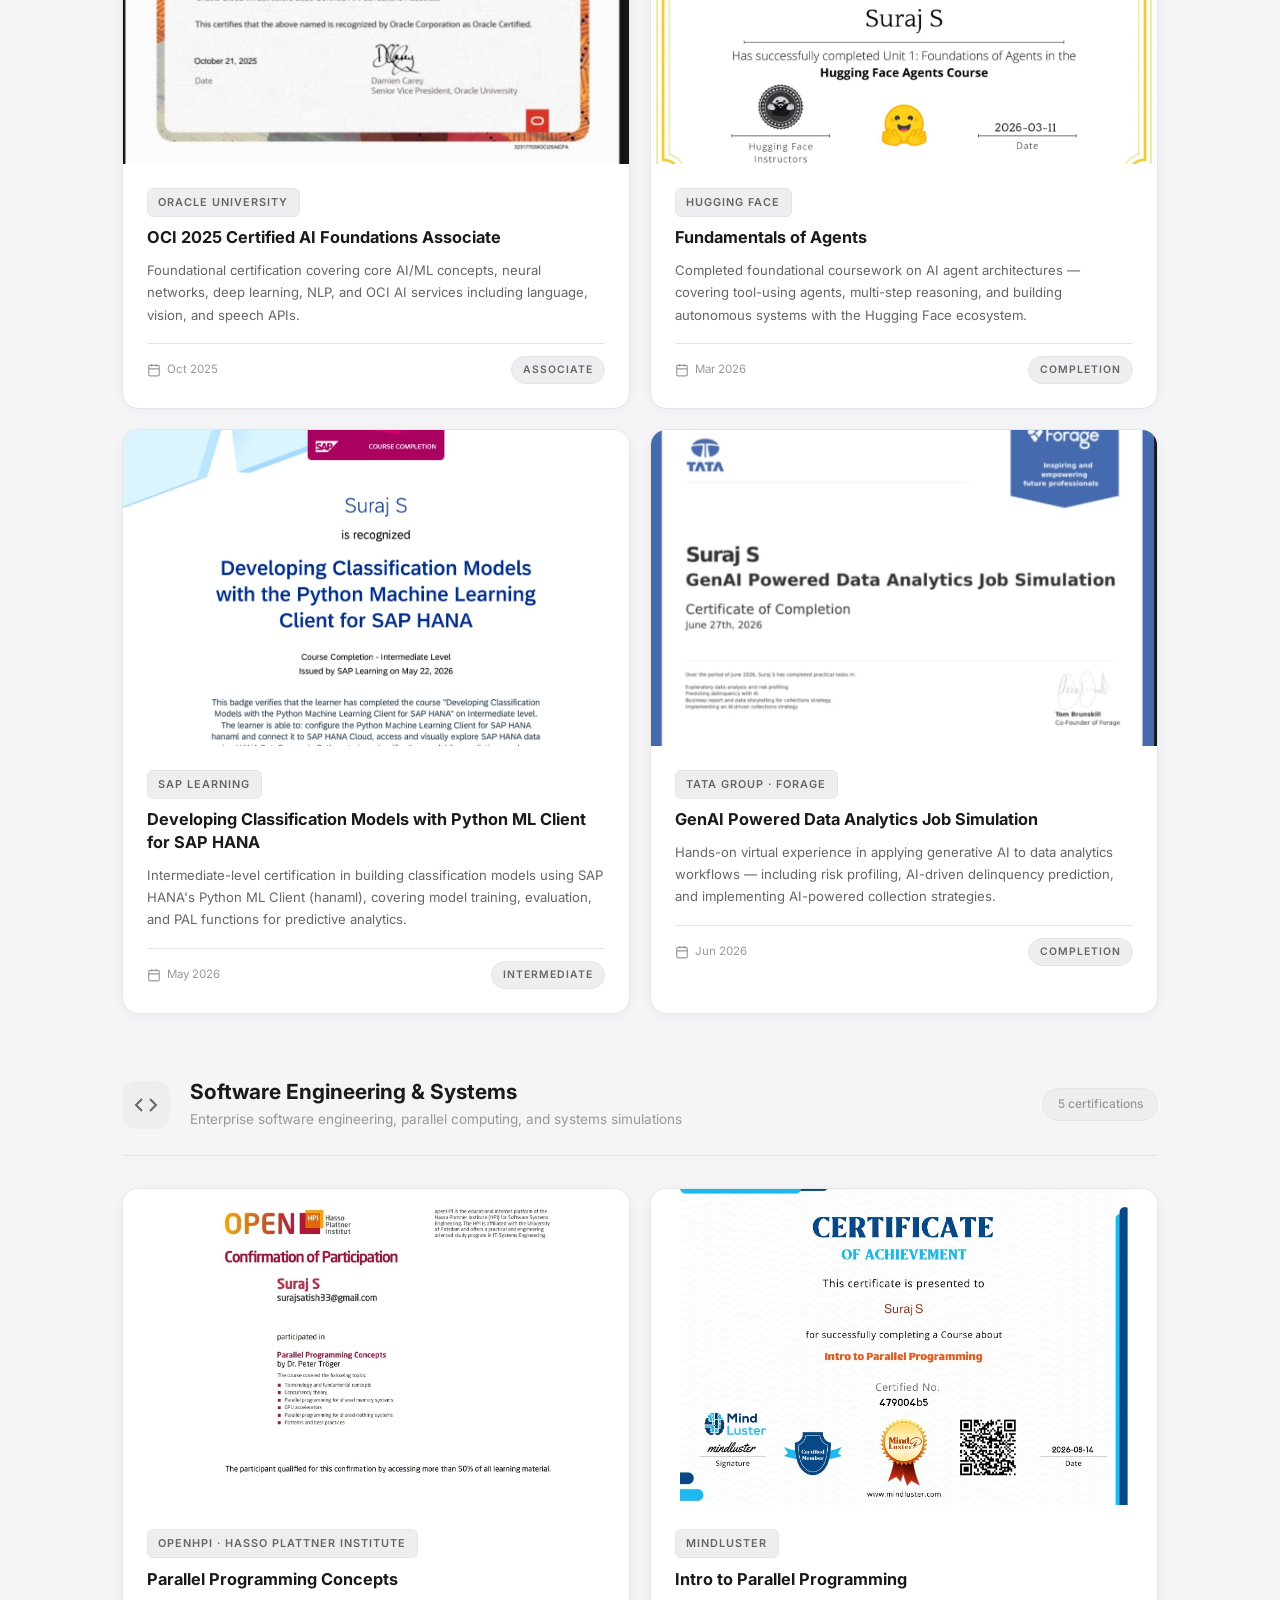
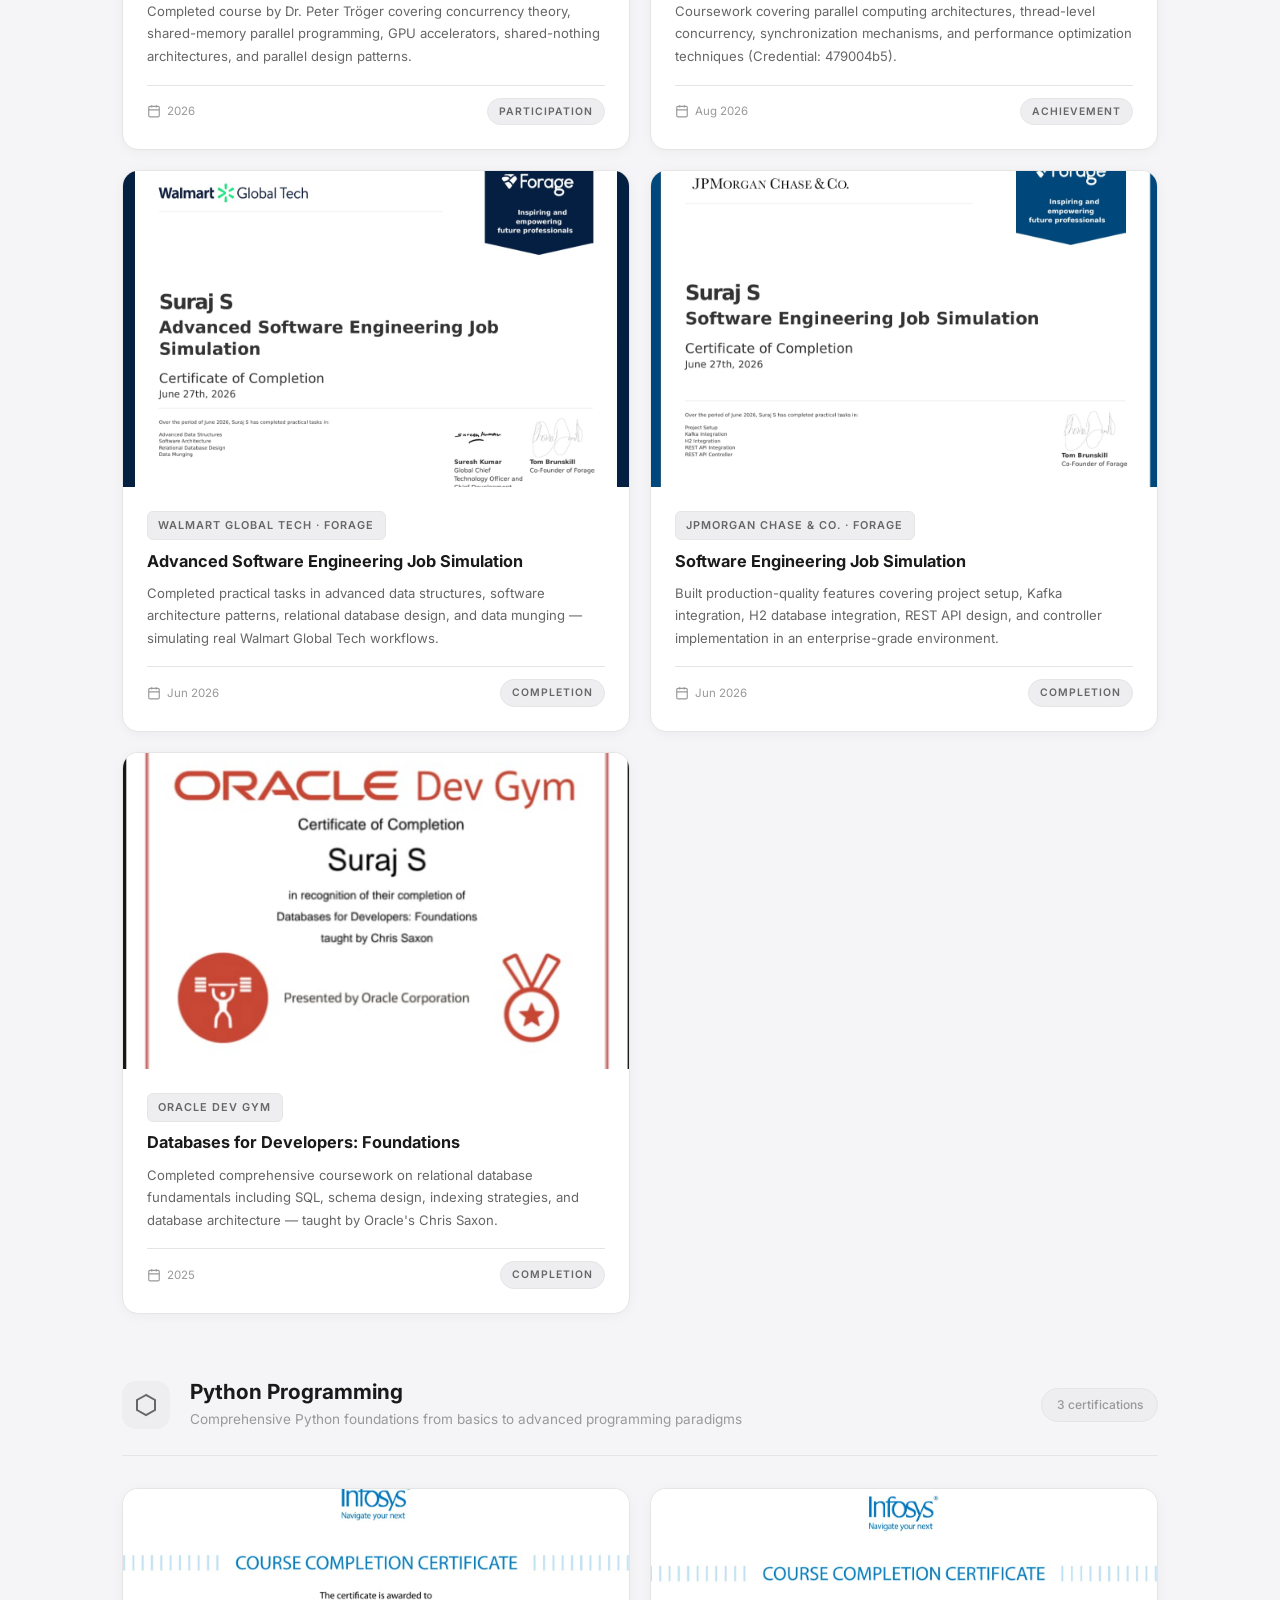
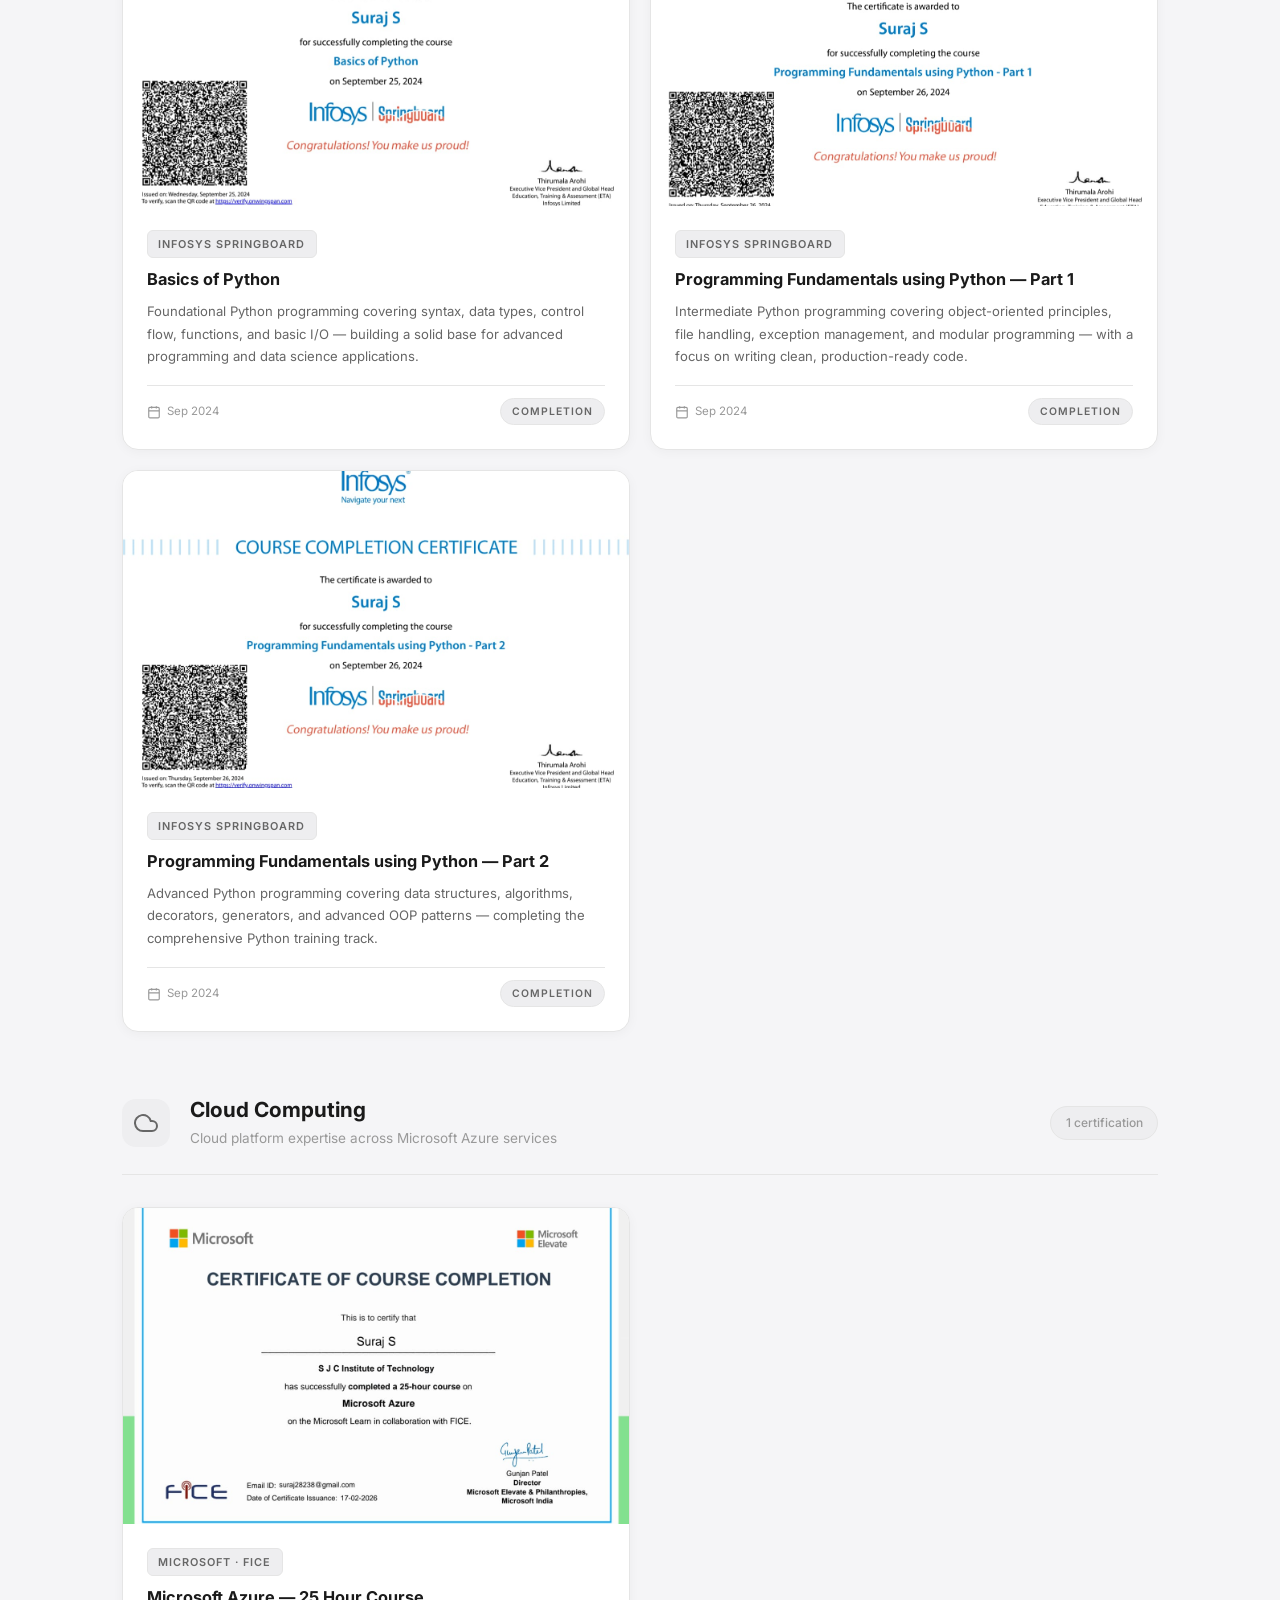
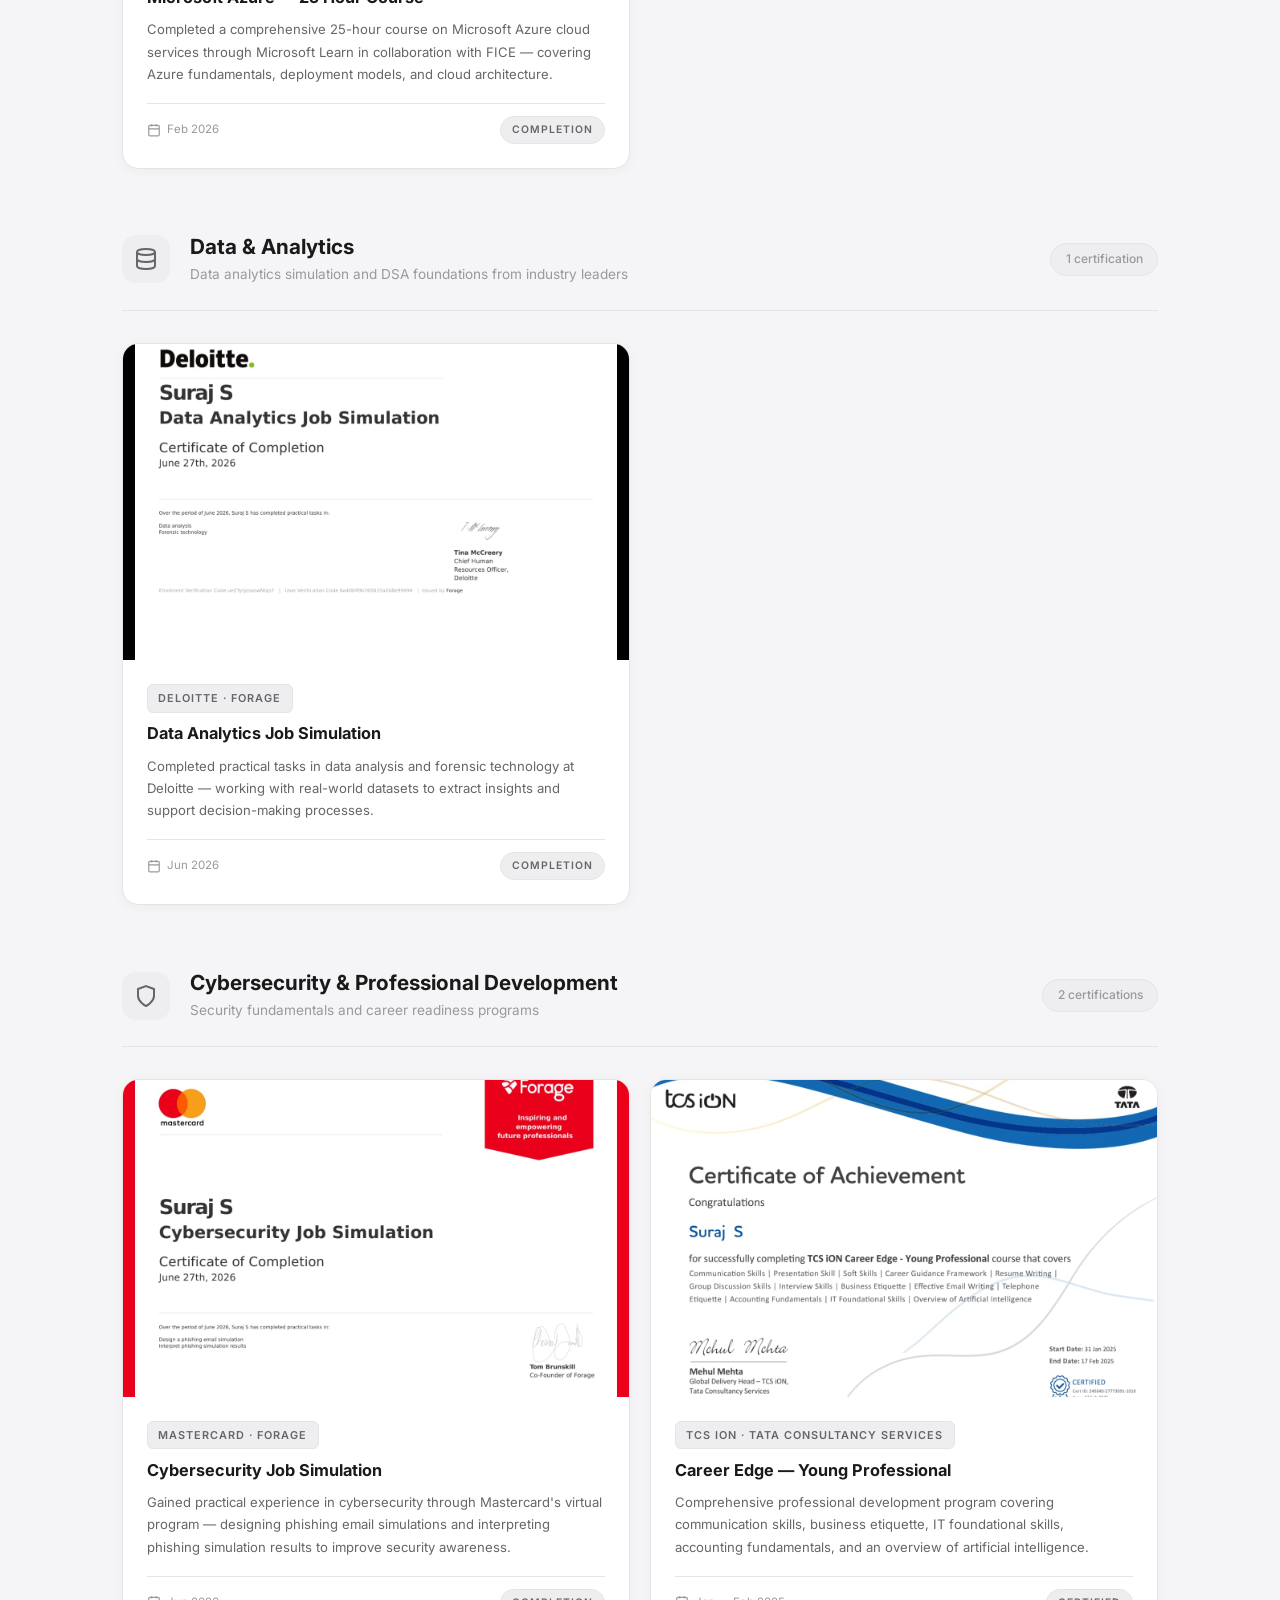
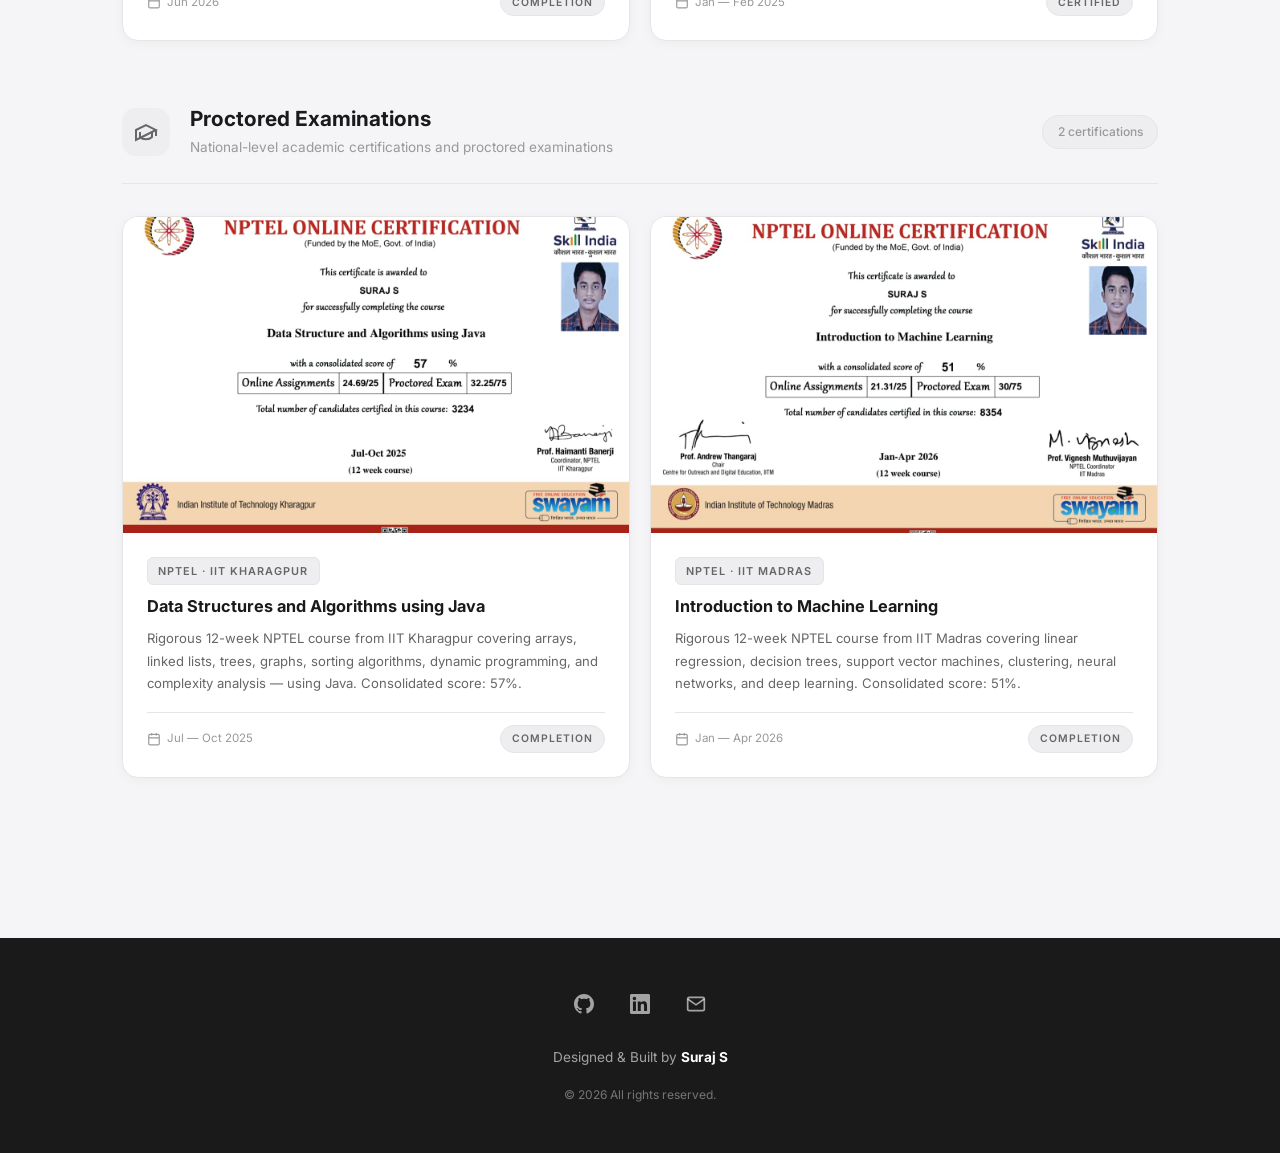
==== commit 85824176: "fix: update parallel programming certificate dates to 2026" ====
--- a/certifications.html
+++ b/certifications.html
@@ -313,7 +313,7 @@
                             <div class="cert-detail-meta">
                                 <span class="cert-detail-date">
                                     <svg width="14" height="14" viewBox="0 0 24 24" fill="none" stroke="currentColor" stroke-width="2"><rect x="3" y="4" width="18" height="18" rx="2"/><line x1="16" y1="2" x2="16" y2="6"/><line x1="8" y1="2" x2="8" y2="6"/><line x1="3" y1="10" x2="21" y2="10"/></svg>
-                                    2024
+                                    2026
                                 </span>
                                 <span class="cert-level completion">Participation</span>
                             </div>
@@ -336,7 +336,7 @@
                             <div class="cert-detail-meta">
                                 <span class="cert-detail-date">
                                     <svg width="14" height="14" viewBox="0 0 24 24" fill="none" stroke="currentColor" stroke-width="2"><rect x="3" y="4" width="18" height="18" rx="2"/><line x1="16" y1="2" x2="16" y2="6"/><line x1="8" y1="2" x2="8" y2="6"/><line x1="3" y1="10" x2="21" y2="10"/></svg>
-                                    Aug 2024
+                                    Aug 2026
                                 </span>
                                 <span class="cert-level completion">Achievement</span>
                             </div>
